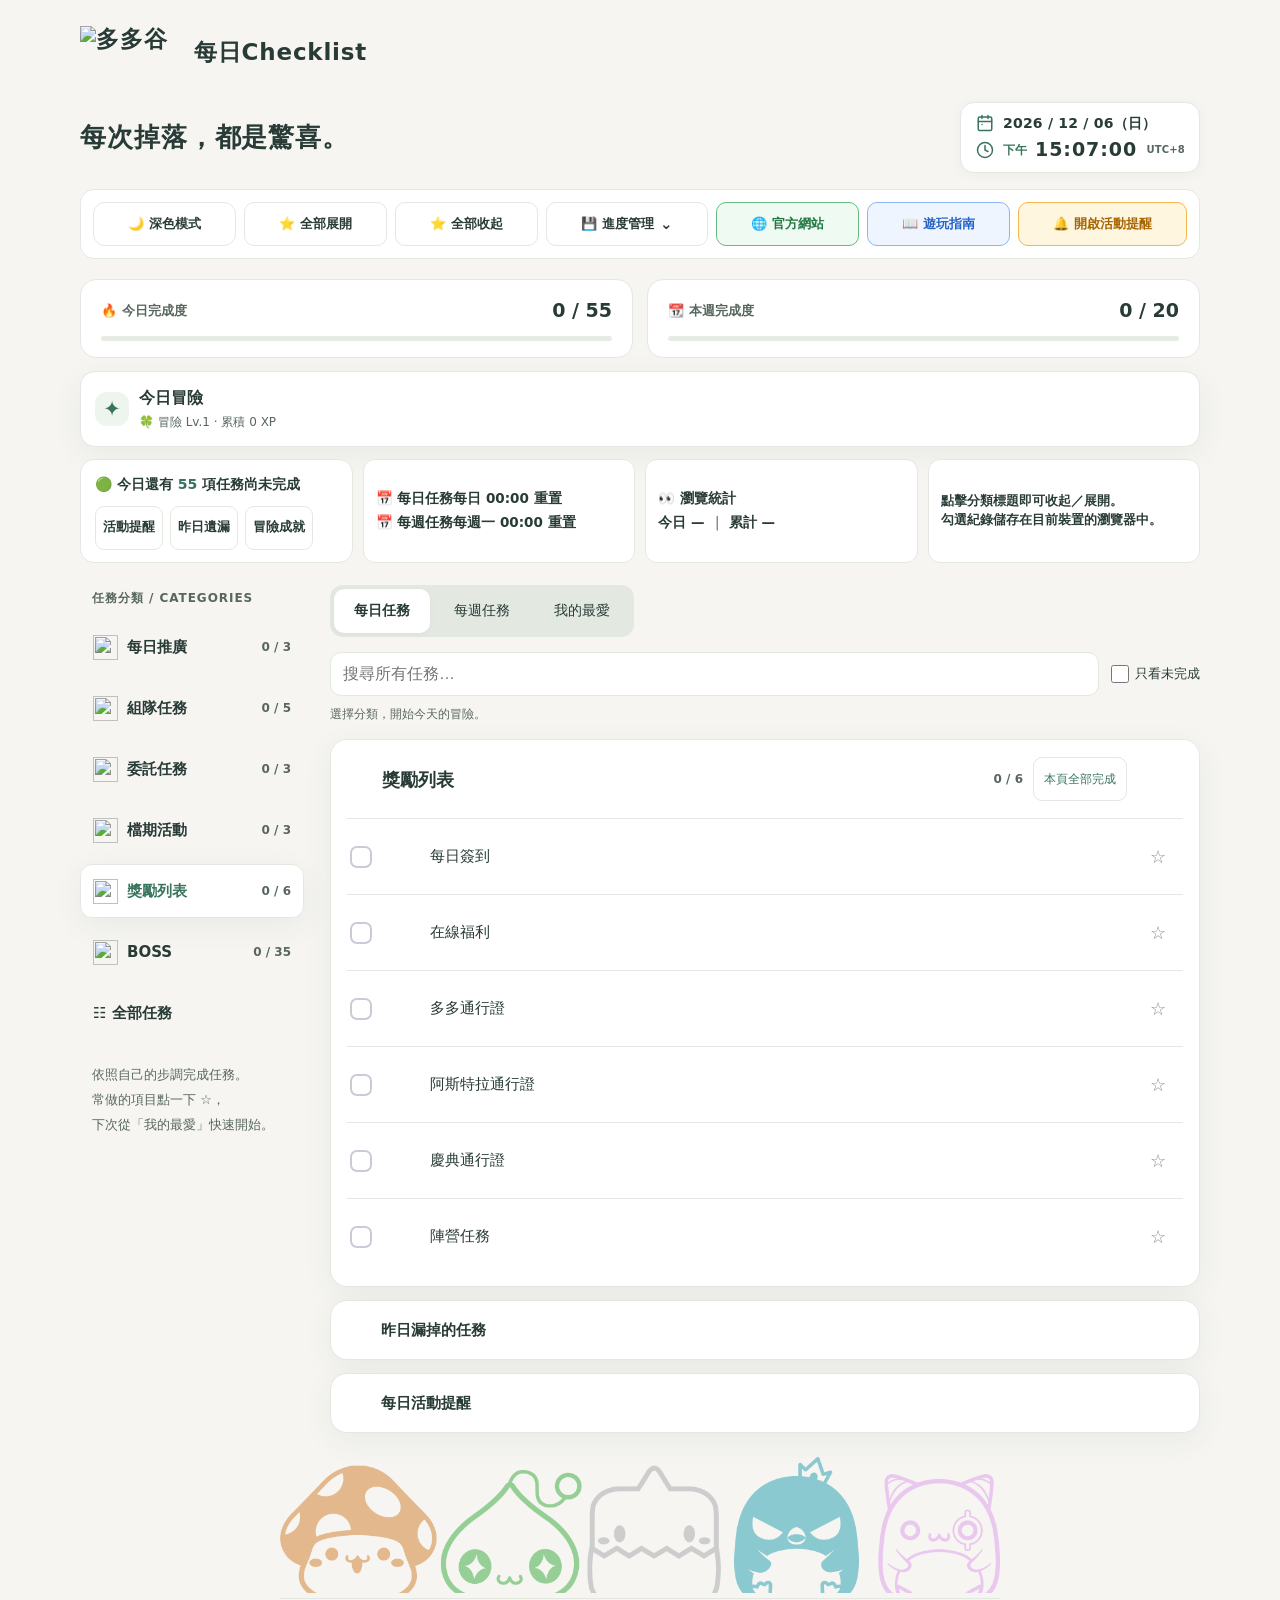
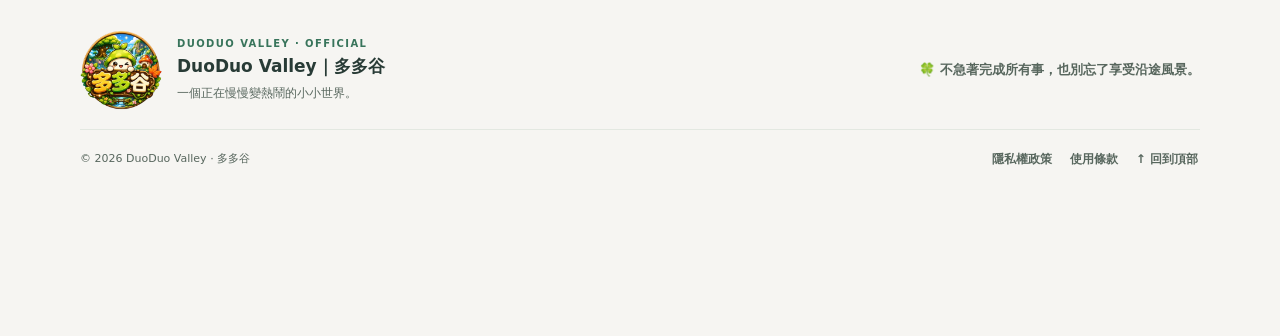
==== index.html @ 1caa08bf "feat(checklist): expand rotating daily footer messages to 90 unique phrases" ====
<!doctype html>
<html lang="zh-Hant">
      <link rel="icon" type="image/png" href="Logo2.PNG">
<head>
<style id="ddChecklistGuideEmbeddedPlayerHide">html.dd-checklist-inside-guide #ddChecklistBgmFrame,html.dd-checklist-inside-guide #ddChecklistCoverDialog{display:none!important;}
/* Checklist backup controls: additive only; existing task layout stays unchanged. */
.dd-checklist-backup-status{font-size:12px;color:var(--muted);line-height:1.5;margin:6px 0 0;min-height:0}
.dd-checklist-backup-status:empty{display:none}
.dd-checklist-backup-status[data-error="1"]{color:#ba4242}
</style>
<meta charset="utf-8">
<meta name="viewport" content="width=device-width,initial-scale=1">
<title>多多谷｜每日 Checklist</title>
<!-- Checklist recovery publish marker: starry-circus task-list syntax fix (2026-11-09). -->
<style>
*{box-sizing:border-box}
:root{--bg:#f7f8fc;--card:#fff;--text:#30343b;--muted:#7b8290;--line:#eef0f4;--bar:#e9ecf2;--accent:#7b8cff;--disabled:.38;--shadow:0 5px 20px rgba(40,50,80,.07)}
body.dark{--bg:#15171c;--card:#20232a;--text:#f1f3f6;--muted:#a8afbc;--line:#343944;--bar:#343944;--accent:#8f9cff;--disabled:.32;--shadow:0 5px 20px rgba(0,0,0,.22)}
body{margin:0;padding:24px 14px 48px;font-family:"Noto Sans TC","Microsoft JhengHei",sans-serif;background:var(--bg);color:var(--text);transition:.2s}
.wrap{max-width:760px;margin:auto}
.hero,.section{background:var(--card);border-radius:18px;box-shadow:var(--shadow)}
.hero{padding:22px;margin-bottom:14px}
.hero-top{display:flex;align-items:flex-start;justify-content:space-between;gap:14px}
h1{margin:0 0 6px;font-size:26px}
.brand-heading{display:flex;align-items:center;gap:10px;line-height:1.15}
.brand-logo{display:block;width:104px;height:52px;object-fit:contain;flex:0 0 auto}
@media(max-width:560px){.brand-logo{width:78px;height:39px}.brand-heading{gap:7px}.brand-heading span{font-size:23px}}
.date{color:var(--muted);font-size:14px}
.theme-btn{border:1px solid var(--line);background:var(--card);color:var(--text);border-radius:12px;padding:8px 11px;font-size:13px;cursor:pointer;white-space:nowrap}
.controls{display:flex;gap:8px;flex-wrap:wrap;margin-top:18px}
.control-btn{border:1px solid var(--line);background:var(--card);color:var(--text);border-radius:10px;padding:8px 12px;font-size:13px;cursor:pointer}
.control-btn:hover,.theme-btn:hover{opacity:.82}
.progress-row{display:grid;grid-template-columns:1fr 1fr;gap:10px;margin-top:16px}
.progress-card{background:var(--bg);border-radius:13px;padding:11px 13px}
.progress-card .label{font-size:12px;color:var(--muted);margin-bottom:3px}
.progress-card .value{font-size:16px;font-weight:800}
.bar{height:9px;background:var(--bar);border-radius:99px;margin-top:7px;overflow:hidden}
.fill{height:100%;width:0;background:var(--accent);transition:.2s}
.remaining{margin-top:12px;padding:11px 13px;border-radius:13px;background:var(--bg);font-size:14px;font-weight:700}
.remaining strong{color:var(--accent)}
.reset{font-size:12px;color:var(--muted);margin-top:10px}
.section{margin-bottom:12px;overflow:hidden}
.section-head{display:flex;align-items:center;justify-content:space-between;padding:16px 18px;cursor:pointer;user-select:none}
.section-title{font-size:18px;font-weight:800}
.arrow{display:inline-block;width:25px;height:13px;font-size:0;color:transparent;background:url("UI/展開.png") center/contain no-repeat;transition:opacity .18s ease;flex:0 0 25px}
.category-toggle{border:0;padding:0;appearance:none;cursor:pointer;background-color:transparent}
.section.closed .arrow{width:25px;height:13px;background-image:url("UI/收起.png");transform:none}
.items{padding:0 12px 10px}
.section.closed > .items{display:none}
.section-head + .items{padding-top:8px}

.section.incomplete .section-head{background:#fff8e8;border-left:4px solid #f2a51a;padding-left:14px}
.section.incomplete .section-title{color:#a86400}
.section.incomplete .summary{color:#c27a00;font-weight:800}
.section.weekly-incomplete .section-head{background:#fff1d6;border-left-color:#f59e0b}
.section.weekly-incomplete .section-title{color:#b45309}
body.dark .section.incomplete .section-head{background:#3a2e1d;border-left-color:#d98d08}
body.dark .section.incomplete .section-title{color:#ffc966}
body.dark .section.incomplete .summary{color:#f0b64d}
body.dark .section.weekly-incomplete .section-head{background:#44301a}
.info-items{padding-top:0}.info-items.closed{display:none}
.item{display:flex;align-items:center;gap:11px;padding:12px 6px;border-top:1px solid var(--line);cursor:pointer} .item.has-ui-icon{gap:9px}.task-ui-icon{width:36px;height:36px;flex:0 0 36px;display:flex;align-items:center;justify-content:center;overflow:hidden}.task-ui-icon img{display:block;max-width:100%;max-height:100%;width:auto;height:auto;object-fit:contain}.item.has-ui-icon .name{flex:1;min-width:0}.ui-title-icon{width:25px;height:25px;flex:0 0 25px;display:inline-flex;align-items:center;justify-content:center}.ui-title-icon img{max-width:100%;max-height:100%;width:auto;height:auto;object-fit:contain;display:block}.section-title > .ui-title-icon{margin-right:7px;vertical-align:middle}.task-ui-icon.facebook-ui-icon img,.task-ui-icon img[src$="facebook.PNG"]{width:26px !important;height:26px !important;max-width:26px !important;max-height:26px !important;object-fit:contain}.ui-title-icon.facebook-ui-icon img,.ui-title-icon img[src$="facebook.PNG"]{width:18px !important;height:18px !important;max-width:18px !important;max-height:18px !important;object-fit:contain}.promo-name,.reminder-name{display:flex;align-items:center;gap:7px;min-width:0}
.box{width:22px;height:22px;border:2px solid #c7ccd6;border-radius:7px;display:grid;place-items:center;flex:none;font-weight:900}
.done .box{background:#32965b;border-color:#32965b;color:#fff}
.done .name{text-decoration:line-through;color:#548363}
.item.done:not(.boss-item){background:#edf8ef;border-radius:10px}.item.done .box{background: url("UI/任務完成.png") center/contain no-repeat;border-color:transparent;color:transparent}
.item.just-completed{animation:task-complete-in .28s ease-out}
.item.just-completed .box{animation:task-check-pop .3s cubic-bezier(.2,.8,.2,1)}
.boss-item.done .box{background:url("UI/任務完成.png") center/contain no-repeat;border-color:transparent;color:transparent}
.boss-item.just-completed{animation:task-complete-in .28s ease-out}
@keyframes task-complete-in{0%{box-shadow:0 0 0 0 rgba(50,150,91,0)}45%{box-shadow:0 0 0 3px rgba(50,150,91,.18)}100%{box-shadow:inset 3px 0 0 #32965b}}
@keyframes task-check-pop{0%{transform:scale(.72)}65%{transform:scale(1.14)}100%{transform:scale(1)}}
@media(prefers-reduced-motion:reduce){.item.just-completed,.item.just-completed .box,.boss-item.just-completed{animation:none}}
.done .name{text-decoration:none;color:var(--text)}

.item.boss-item.done{background:#e8f5eb;border:1px solid #78bd8c;box-shadow:inset 3px 0 0 #32965b}
.item.boss-item.done .boss-image{filter:grayscale(.48);opacity:.72}
.item.done:not(.boss-item) .task-ui-icon img{filter:none;opacity:1;transition:filter .18s ease,opacity .18s ease}
.item.boss-item.done .boss-difficulty-image{opacity:1}
body.dark .item.done:not(.boss-item){background:#203629}
body.dark .item.boss-item.done{background:#203629;border-color:#3e8054;box-shadow:inset 3px 0 0 #58b878}
body.dark .done .name{color:#9ad5a8}
.day{margin-left:auto;flex:0 0 58px;text-align:right;color:var(--muted);font-size:12px;white-space:nowrap}.day.long{flex:0 0 200px;text-align:right}
.disabled{opacity:var(--disabled);cursor:default}
.disabled .name{text-decoration:none}
.section-head .summary{margin-left:auto;margin-right:10px;font-size:12px;color:var(--muted)}
.select-all-btn{border:1px solid var(--line);background:var(--card);color:var(--text);border-radius:9px;padding:6px 9px;font-size:12px;cursor:pointer;white-space:nowrap}
.select-all-btn:hover{opacity:.82}
.boss-group-title{display:flex;align-items:center;justify-content:space-between;margin:8px 2px 0;padding:9px 8px 7px;border-bottom:1px solid var(--line);font-size:14px;font-weight:800;color:var(--text)}
.boss-group-title span:last-child{font-size:12px;color:var(--muted);font-weight:700}

.promo-wrap{margin:4px 6px 8px;padding:14px;border-radius:14px;background:var(--bg);border:1px solid var(--line)}
.promo-title{font-size:14px;font-weight:800;margin-bottom:10px}
.promo-card{background:var(--card);border:1px solid var(--line);border-radius:12px;padding:12px;margin-top:9px}
.promo-top{display:flex;align-items:center;justify-content:space-between;gap:10px;margin-bottom:8px}
.promo-name{font-weight:800;font-size:14px}
.copy-btn{border:1px solid var(--line);background:var(--card);color:var(--text);border-radius:9px;padding:6px 10px;font-size:12px;cursor:pointer;white-space:nowrap}
.copy-btn:hover{opacity:.82}
.promo-text{white-space:pre-wrap;line-height:1.65;font-size:13px;color:var(--text);max-height:220px;overflow:auto}
.promo-links{display:flex;flex-wrap:wrap;gap:7px;margin-top:10px;padding-top:10px;border-top:1px solid var(--line)}
.promo-link{display:inline-flex;align-items:center;gap:5px;border:1px solid var(--line);background:var(--bg);color:var(--text);border-radius:9px;padding:7px 10px;font-size:12px;font-weight:700;text-decoration:none;line-height:1.35;transition:.18s}.promo-link:hover{transform:translateY(-1px)}.promo-link.facebook-link{background:#1877f2;border-color:#1877f2;color:#fff}.promo-link.facebook-link:hover{background:#166fe5;border-color:#166fe5;color:#fff}.promo-link.discord-link{background:#5865f2;border-color:#5865f2;color:#fff}.promo-link.discord-link:hover{background:#4f5be0;border-color:#4f5be0;color:#fff}.dark .promo-link.facebook-link{background:#1877f2;border-color:#1877f2;color:#fff}.dark .promo-link.discord-link{background:#5865f2;border-color:#5865f2;color:#fff}
.promo-link-note{width:100%;font-size:12px;color:var(--muted);font-weight:700}
.reminder-wrap{margin:4px 6px 10px;padding:14px;border-radius:14px;background:var(--bg);border:1px solid var(--line)}
.reminder-title{font-size:14px;font-weight:800;margin-bottom:10px}
.reminder-card{position:relative;background:var(--card);border:1px solid var(--line);border-radius:12px;padding:12px 108px 12px 12px;margin-top:9px;min-height:92px}.reminder-ui-icon{position:absolute;right:14px;top:auto;bottom:12px;width:80px;height:80px;display:flex;align-items:center;justify-content:center;pointer-events:none}.reminder-ui-icon img{display:block;width:100%;height:100%;object-fit:contain;object-position:center}.reminder-card .reminder-name{min-height:24px}@media(max-width:560px){.reminder-card{padding-right:78px;min-height:76px}.reminder-ui-icon{right:9px;top:auto;bottom:10px;width:60px;height:60px}}
.reminder-top{display:flex;align-items:center;justify-content:space-between;gap:10px;margin-bottom:8px}
.reminder-name{font-weight:800;font-size:14px}
.reminder-next{position:absolute;top:12px;right:12px;max-width:calc(100% - 24px);text-align:right;font-size:12px;color:var(--accent);font-weight:800}.reminder-countdown{font-variant-numeric:tabular-nums;letter-spacing:.3px}.reminder-countdown.live{color:#e58b18}.reminder-countdown.active{color:#e58b18}.reminder-time.active{color:#e58b18;border-color:#e58b18;background:#fff7e8;font-weight:800}.dark .reminder-time.active{background:#3b2d18;color:#ffc966;border-color:#9a6b20}
.reminder-line{font-size:13px;line-height:1.7;color:var(--text)}
.reminder-label{font-weight:800}
.reminder-times{display:flex;flex-wrap:wrap;gap:6px;margin-top:6px}
.reminder-time{border:1px solid var(--line);border-radius:8px;padding:4px 7px;font-size:12px;color:var(--muted);background:var(--bg)}
.reminder-time.next{color:var(--accent);border-color:var(--accent);font-weight:800}


.search-row{display:flex;gap:8px;margin-top:14px;flex-wrap:wrap}.search-input{flex:1;min-width:180px;border:1px solid var(--line);background:var(--card);color:var(--text);border-radius:11px;padding:10px 12px;font-size:14px;outline:none}.search-input:focus{border-color:var(--accent)}.favorite-filter{border:1px solid var(--line);background:var(--card);color:var(--text);border-radius:11px;padding:10px 12px;font-size:13px;cursor:pointer}.favorite-filter.active{background:var(--accent);color:#fff;border-color:var(--accent)}.item-actions{margin-left:auto;display:flex;align-items:center;gap:7px}.favorite-btn{border:0;background:transparent;color:#c5c9d2;font-size:18px;cursor:pointer;padding:2px 4px;line-height:1}.favorite-btn.active{color:#f5b942}.favorite-btn:hover{transform:scale(1.08)}.yesterday-card{background:var(--card);border:1px solid var(--line);border-radius:14px;padding:14px;margin-bottom:12px;box-shadow:var(--shadow)}.yesterday-title{font-weight:800;font-size:15px;margin-bottom:8px}.yesterday-list{display:grid;grid-template-columns:repeat(2,minmax(0,1fr));gap:8px;align-items:stretch}
.yesterday-category-card{min-width:0;height:100%;border:1px solid var(--line);background:var(--card);border-radius:10px;padding:8px}
.yesterday-category-head{display:flex;align-items:center;gap:6px;font-size:12px;font-weight:800;line-height:1.3;margin-bottom:7px;color:var(--text)}
.yesterday-category-icon{width:17px;height:17px;flex:0 0 17px;display:inline-flex;align-items:center;justify-content:center}
.yesterday-category-icon img{display:block;max-width:100%;max-height:100%;width:auto;height:auto;object-fit:contain}
.yesterday-category-items{display:flex;flex-wrap:wrap;gap:5px}.yesterday-item-icon{width:16px;height:16px;flex:0 0 16px;display:inline-flex;align-items:center;justify-content:center;margin-right:4px}.yesterday-item-icon img{display:block;max-width:100%;max-height:100%;width:auto;height:auto;object-fit:contain}.yesterday-item-icon.facebook-ui-icon img{width:13px !important;height:13px !important;max-width:13px !important;max-height:13px !important;object-fit:contain}
.yesterday-item{display:inline-flex;align-items:center;max-width:100%;font-size:12px;line-height:1.35;border:1px solid var(--line);background:var(--bg);border-radius:7px;padding:4px 7px;overflow-wrap:anywhere}
@media(max-width:560px){.yesterday-list{grid-template-columns:minmax(0,1fr)}.yesterday-category-card{padding:8px}.yesterday-category-head{margin-bottom:6px}}.yesterday-empty{color:var(--muted);font-size:13px}.complete-banner{display:none;margin-top:12px;padding:13px;border-radius:13px;background:linear-gradient(135deg,#fff4c8,#f4edff);font-weight:800;text-align:center}.complete-banner.show{display:block}.dark .complete-banner{background:linear-gradient(135deg,#3a3420,#30283f)}.reminder-head{display:flex;align-items:center;justify-content:space-between;cursor:pointer;user-select:none}.reminder-toggle{border:1px solid var(--line);background:var(--card);color:var(--text);border-radius:9px;padding:5px 9px;font-size:12px;cursor:pointer}.reminder-body.closed{display:none}.reminder-arrow{color:var(--muted);margin-left:6px}.search-empty{text-align:center;color:var(--muted);padding:24px 10px}.favorite-empty{padding:10px 0;color:var(--muted);font-size:13px}.favorite-panel{background:var(--card);border:1px solid var(--line);border-radius:14px;padding:0;margin-bottom:12px;box-shadow:var(--shadow)}.favorite-panel .section-head{padding:16px 18px}.favorite-panel .section-title{font-weight:800;font-size:18px}.favorite-panel .favorite-panel-arrow{display:inline-block;width:25px;height:13px;flex:0 0 25px;font-size:0!important;color:transparent!important;background:url("UI/展開.png") center/contain no-repeat;transition:opacity .18s ease;transform:none!important}.favorite-panel.closed .favorite-panel-arrow{background-image:url("UI/收起.png");transform:none!important}.favorite-panel-body{padding:0 12px 12px;max-height:330px;overflow-y:auto}.favorite-panel-title{font-weight:800;font-size:15px;margin-bottom:10px}.favorite-group{margin-top:8px}.favorite-group-title{font-size:12px;font-weight:800;padding:6px 9px;border-radius:8px;margin-bottom:5px}.favorite-group-title.pending{background:#fff1d6;color:#b45309}.favorite-group-title.finished{background:#edf8ef;color:#278244}.dark .favorite-group-title.pending{background:#44301a;color:#ffc966}.dark .favorite-group-title.finished{background:#203629;color:#8de0a6}.favorite-sync-list{display:flex;flex-wrap:wrap;gap:6px}.favorite-sync-item{display:inline-flex;align-items:center;gap:6px;width:auto;max-width:100%;padding:5px 8px;border:1px solid var(--line);background:var(--bg);border-radius:8px;cursor:pointer}.favorite-sync-icon{width:18px;height:18px;flex:0 0 18px;display:inline-flex;align-items:center;justify-content:center;overflow:hidden}.favorite-sync-icon img{display:block;max-width:100%;max-height:100%;width:auto;height:auto;object-fit:contain}.favorite-sync-icon.facebook-ui-icon img{width:14px !important;height:14px !important;max-width:14px !important;max-height:14px !important;object-fit:contain}.favorite-sync-item:hover{border-color:var(--accent);transform:translateY(-1px)}.favorite-sync-item.done{opacity:.72}.favorite-sync-box{width:15px;height:15px;border:1.5px solid #c7ccd6;border-radius:4px;display:grid;place-items:center;flex:none;font-size:9px;font-weight:900}.favorite-sync-item.done .favorite-sync-box{background:var(--accent);border-color:var(--accent);color:#fff}.favorite-sync-name{font-size:11px;font-weight:700;white-space:nowrap;overflow:hidden;text-overflow:ellipsis}.favorite-sync-meta{font-size:9px;color:var(--muted);white-space:nowrap}.favorite-sync-item.done .favorite-sync-name{text-decoration:line-through;color:var(--muted)}@media(max-width:560px){body{padding:12px 8px 34px}.hero{padding:17px 14px;border-radius:15px}h1{font-size:21px}.controls{gap:6px}.control-btn{flex:1;padding:9px 7px}.search-row{display:grid;grid-template-columns:1fr}.search-input{min-width:0;width:100%;font-size:16px}.favorite-filter{width:100%}.section-head{padding:14px 12px}.section-title{font-size:15px}.section-head .summary{font-size:11px;margin-right:6px}.select-all-btn{padding:6px 7px;font-size:11px}.item{padding:12px 4px}.name{font-size:14px}.day{font-size:11px;flex-basis:58px}.favorite-btn{font-size:20px}.promo-wrap{margin-left:2px;margin-right:2px;padding:11px}.promo-text{font-size:12px;max-height:260px}.reminder-time{padding:5px 7px}.yesterday-card{border-radius:13px;padding:12px}}


/* 今日冒險：任務清單之外的每日互動與永久成長 */
.adventure-card{margin-top:12px;margin-bottom:12px;padding:14px;border:1px solid #d8c58b;border-radius:15px;background:linear-gradient(135deg,rgba(246,190,66,.13),rgba(123,140,255,.07));box-shadow:var(--shadow);overflow:hidden}
body.dark .adventure-card{border-color:#65502b;background:linear-gradient(135deg,rgba(217,141,8,.13),rgba(143,156,255,.07))}
.adventure-head{display:flex;align-items:center;justify-content:space-between;gap:10px;margin-bottom:12px}
.adventure-brand{display:flex;align-items:center;gap:10px;min-width:0}
.adventure-spark{display:grid;place-items:center;width:38px;height:38px;flex:0 0 38px;border-radius:12px;background:linear-gradient(135deg,#f8c64e,#ef9826);color:#3b2a08;font-size:24px;box-shadow:0 3px 10px rgba(220,150,30,.22)}
.adventure-title{font-size:17px;font-weight:900;display:flex;align-items:center;gap:8px;flex-wrap:wrap}
.adventure-kicker{font-size:9px;letter-spacing:1px;color:var(--muted);font-weight:800}
.adventure-subtitle{font-size:11px;color:var(--muted);margin-top:2px}
.adventure-collapse{border:0;background:transparent url("UI/展開.png") center/25px 13px no-repeat;color:transparent;border-radius:9px;padding:8px 14px;font-size:0;cursor:pointer;white-space:nowrap;min-width:32px;min-height:30px}.adventure-card.collapsed .adventure-collapse{background-image:url("UI/收起.png")}
.adventure-content{display:grid;grid-template-columns:minmax(0,1.1fr) minmax(0,1fr);gap:10px}
.adventure-event,.adventure-challenge,.adventure-profile,.adventure-achievements{min-width:0;border:1px solid var(--line);background:var(--card);border-radius:12px;padding:12px}
.adventure-event{background:linear-gradient(120deg,rgba(255,198,72,.13),var(--card) 75%)}
body.dark .adventure-event{background:linear-gradient(120deg,rgba(217,141,8,.12),var(--card) 75%)}
.adventure-label{font-size:10px;font-weight:900;letter-spacing:.4px;color:var(--muted);margin-bottom:7px}
.adventure-event-title{font-size:15px;font-weight:900;margin-bottom:5px}
.adventure-event-desc{font-size:12px;line-height:1.55;color:var(--muted)}
.adventure-challenge{display:flex;flex-direction:column;gap:7px}
.adventure-challenge-title{font-size:14px;font-weight:900}
.adventure-challenge-desc{font-size:12px;color:var(--muted);line-height:1.45}
.adventure-challenge-meta{display:flex;align-items:center;justify-content:space-between;gap:8px;font-size:11px;font-weight:800}
.adventure-challenge-bar,.adventure-level-bar{height:7px;border-radius:99px;background:var(--bar);overflow:hidden}
.adventure-challenge-fill{height:100%;width:0;background:linear-gradient(90deg,#e5a323,#f3c85b);border-radius:99px;transition:width .3s ease}
.adventure-reward{font-size:11px;color:#b77913;font-weight:800}
body.dark .adventure-reward{color:#ffd06b}
.adventure-done-pill{display:inline-flex;align-items:center;gap:4px;align-self:flex-start;padding:4px 7px;border-radius:7px;background:#e7f6eb;color:#217b40;font-size:11px;font-weight:900}
body.dark .adventure-done-pill{background:#203629;color:#8de0a6}
.adventure-profile{grid-column:1 / -1;display:grid;grid-template-columns:minmax(0,1fr) auto;align-items:center;gap:10px}
.adventure-level-row{display:flex;align-items:center;gap:8px;flex-wrap:wrap}
.adventure-level-badge{display:inline-flex;align-items:center;gap:5px;background:var(--bg);border:1px solid var(--line);border-radius:8px;padding:5px 8px;font-size:12px;font-weight:900}
.adventure-level-title{font-size:13px;font-weight:900}
.adventure-xp-text{font-size:11px;color:var(--muted);margin-top:5px}
.adventure-level-bar{margin-top:7px}
.adventure-level-fill{height:100%;width:0;background:linear-gradient(90deg,#7b8cff,#a78bfa);border-radius:99px;transition:width .3s ease}
.adventure-achievement-toggle{border:1px solid var(--line);background:var(--bg);color:var(--text);border-radius:9px;padding:8px 10px;font-size:12px;font-weight:800;cursor:pointer;white-space:nowrap}
.adventure-achievement-toggle::after{content:"";display:inline-block;width:25px;height:13px;margin-left:8px;vertical-align:middle;background:url("UI/收起.png") center/contain no-repeat}.adventure-achievement-toggle.is-open::after{background-image:url("UI/展開.png")}
.adventure-achievements{grid-column:1 / -1}
.adventure-achievements[hidden]{display:none}
.adventure-achievement-grid{display:grid;grid-template-columns:repeat(2,minmax(0,1fr));gap:7px}
.adventure-achievement{display:grid;grid-template-columns:34px minmax(0,1fr);gap:8px;align-items:center;border:1px solid var(--line);border-radius:10px;padding:8px;background:var(--bg);min-width:0}
.adventure-achievement.unlocked{border-color:#d7b75c;background:linear-gradient(120deg,rgba(246,190,66,.12),var(--bg))}
body.dark .adventure-achievement.unlocked{border-color:#7d622b;background:linear-gradient(120deg,rgba(217,141,8,.13),var(--bg))}
.adventure-achievement-icon{width:34px;height:34px;display:grid;place-items:center;border-radius:9px;background:var(--card);font-size:19px}
.adventure-achievement-name{font-size:11px;font-weight:900;overflow-wrap:anywhere}
.adventure-achievement-desc{font-size:10px;color:var(--muted);margin-top:2px;line-height:1.35}
.adventure-achievement-state{font-size:10px;font-weight:800;margin-top:4px;color:var(--muted)}
.adventure-achievement.unlocked .adventure-achievement-state{color:#23824a}
body.dark .adventure-achievement.unlocked .adventure-achievement-state{color:#8de0a6}
.adventure-achievement-mini-bar{height:4px;border-radius:99px;background:var(--bar);overflow:hidden;margin-top:5px}
.adventure-achievement-mini-fill{height:100%;background:#e5a323;border-radius:99px}
.adventure-card.adventure-celebrate{animation:adventureCelebrate 1.1s ease}
@keyframes adventureCelebrate{0%{box-shadow:var(--shadow)}35%{box-shadow:0 0 0 3px rgba(229,163,35,.28),0 0 24px rgba(229,163,35,.28)}100%{box-shadow:var(--shadow)}}
.adventure-card.collapsed .adventure-content{display:none}
.adventure-card.collapsed .adventure-head{margin-bottom:0}
@media(max-width:560px){.adventure-card{padding:11px}.adventure-content{grid-template-columns:minmax(0,1fr)}.adventure-profile{grid-column:auto;grid-template-columns:minmax(0,1fr)}.adventure-achievements{grid-column:auto}.adventure-achievement-grid{grid-template-columns:minmax(0,1fr)}.adventure-title{font-size:16px}.adventure-event,.adventure-challenge,.adventure-profile,.adventure-achievements{padding:10px}.adventure-achievement-toggle{width:100%}}

/* Decorative official monster lineup; does not change Checklist tasks or data. */
.dd-checklist-monsters{
  width:100%;
  max-width:720px;
  box-sizing:border-box;
  margin:24px auto 4px;
  padding:0 0 5px;
  border-bottom:1px solid var(--line);
  pointer-events:none;
}
.dd-checklist-monsters img{
  display:block;
  width:100%;
  height:auto;
  aspect-ratio:1178 / 221;
  object-fit:contain;
  object-position:center bottom;
  border:0;
  opacity:1;
  filter:none;
  transform:none;
}
html.dd-checklist-inside-guide .dd-checklist-monsters{display:none!important}
@media(max-width:560px){
  .dd-checklist-monsters{margin-top:18px;padding-bottom:3px}
}
/* Existing note */

/* Checklist brand footer: full width aligns with the existing task cards. */
.dd-checklist-footer{
  width:100%;
  max-width:1120px;
  margin:12px auto 0;
  padding:18px 0 8px;
  box-sizing:border-box;
  border:0;
  background:transparent;
  color:var(--text);
}
.dd-checklist-footer__upper{
  display:flex;align-items:center;justify-content:space-between;
  flex-wrap:nowrap;gap:24px;
}
.dd-checklist-footer__brand{
  display:flex;align-items:center;justify-content:flex-start;
  flex:1 1 auto;min-width:0;gap:15px;
}
.dd-checklist-footer__logo{
  display:block;flex:0 0 auto;
  width:82px;height:82px;max-width:25%;
  object-fit:contain;aspect-ratio:1/1;
  border:0;border-radius:50%;filter:none;
}
.dd-checklist-footer__brand-copy{min-width:0}
.dd-checklist-footer__eyebrow{
  margin:0 0 3px;font-size:10px;font-weight:800;
  letter-spacing:.14em;color:var(--accent);
}
.dd-checklist-footer__name{
  margin:0;color:var(--text);
  font-size:17px;font-weight:800;line-height:1.45;
}
.dd-checklist-footer__tagline{
  margin:5px 0 0;font-size:12px;line-height:1.6;
  color:var(--muted);
}
.dd-checklist-footer__motto{
  flex:0 1 42%;max-width:440px;
  margin:0;text-align:right;
  font-size:13px;font-weight:600;line-height:1.65;
  color:var(--muted);
}
.dd-checklist-footer__bottom{
  display:flex;align-items:center;justify-content:space-between;
  flex-wrap:wrap;gap:8px 18px;
  margin-top:18px;padding-top:12px;
  border-top:1px solid var(--line);
}
.dd-checklist-footer__copyright{
  color:var(--muted);font-size:11px;line-height:1.5;
}
.dd-checklist-footer__links{
  display:flex;align-items:center;justify-content:flex-end;
  flex-wrap:wrap;gap:3px 14px;
}
.dd-checklist-footer__links a,
.dd-checklist-footer__links button{
  display:inline-flex;align-items:center;justify-content:center;
  min-height:36px;padding:6px 2px;border:0;
  background:transparent;color:var(--muted);
  font:inherit;font-size:12px;font-weight:600;
  text-decoration:none;white-space:nowrap;cursor:pointer;
  -webkit-tap-highlight-color:transparent;
}
.dd-checklist-footer__links a:hover,
.dd-checklist-footer__links button:hover{color:var(--accent);text-decoration:underline}
.dd-checklist-footer__links :is(a,button):focus-visible{
  outline:2px solid var(--accent);outline-offset:2px;border-radius:4px;
}
html.dd-checklist-inside-guide .dd-checklist-footer{display:none!important}
@media(max-width:680px){
  .dd-checklist-footer{padding:16px 0 10px}
  .dd-checklist-footer__upper{flex-wrap:wrap;justify-content:center;gap:12px}
  .dd-checklist-footer__brand{flex:1 1 100%;justify-content:center}
  .dd-checklist-footer__logo{width:68px;height:68px}
  .dd-checklist-footer__motto{
    flex:1 1 100%;max-width:100%;
    text-align:center;font-size:12px;
  }
  .dd-checklist-footer__bottom{justify-content:center;margin-top:12px}
  .dd-checklist-footer__copyright{width:100%;text-align:center}
  .dd-checklist-footer__links{justify-content:center;gap:4px 14px}
}
@media(max-width:380px){
  .dd-checklist-footer__logo{width:58px;height:58px}
  .dd-checklist-footer__brand{gap:8px}
  .dd-checklist-footer__eyebrow{font-size:9px}
  .dd-checklist-footer__name{font-size:14px}
  .dd-checklist-footer__tagline{font-size:11px}
}
.note{text-align:center;color:var(--muted);font-size:12px;margin-top:16px;line-height:1.6}
.guide-btn{border:1px solid #8ab4f8;background:#eef5ff;color:#2563c7;border-radius:10px;padding:8px 12px;font-size:13px;font-weight:800;cursor:pointer;text-decoration:none;display:inline-flex;align-items:center;gap:5px;transition:.18s}.guide-btn:hover{background:#dceaff;transform:translateY(-1px)}.official-btn{border:1px solid #65b982;background:#effaf2;color:#247744;border-radius:10px;padding:8px 12px;font-size:13px;font-weight:800;cursor:pointer;text-decoration:none;display:inline-flex;align-items:center;gap:5px;transition:.18s}.official-btn:hover{background:#ddf4e4;transform:translateY(-1px)}.dark .official-btn{background:#20392a;color:#8de0a6;border-color:#3e8054}.dark .official-btn:hover{background:#284a35}.notify-btn{border:1px solid #f2b84b;background:#fff6df;color:#a86400;border-radius:10px;padding:8px 12px;font-size:13px;font-weight:800;cursor:pointer;transition:.18s}.notify-btn:hover{background:#ffedbf;transform:translateY(-1px)}.notify-btn.on{background:#f2a51a;color:#fff;border-color:#f2a51a}.dark .guide-btn{background:#1d2d49;color:#8ab9ff;border-color:#416fa8}.dark .guide-btn:hover{background:#243b60}.dark .notify-btn{background:#3b2d18;color:#ffc966;border-color:#9a6b20}.dark .notify-btn:hover{background:#4a381d}.dark .notify-btn.on{background:#d98d08;color:#fff;border-color:#d98d08}.analytics-row{display:flex;align-items:center;justify-content:center;gap:10px;flex-wrap:wrap;margin-top:12px;padding:10px 12px;border-radius:13px;background:var(--bg);font-size:13px;color:var(--muted)}.analytics-row strong{color:var(--text);font-weight:800}.analytics-sep{opacity:.45}.notify-toast{position:fixed;left:50%;bottom:22px;transform:translateX(-50%) translateY(15px);background:var(--card);color:var(--text);border:1px solid var(--line);box-shadow:var(--shadow);border-radius:14px;padding:12px 16px;font-size:14px;font-weight:700;opacity:0;pointer-events:none;transition:.2s;z-index:9999}.notify-toast.show{opacity:1;transform:translateX(-50%) translateY(0)}
@media(max-width:560px){.hero-top{align-items:center}.progress-row{grid-template-columns:1fr}.section-title{font-size:16px}}

/* BOSS 清單：依參考圖採四分類切換、雙欄排列；保留原始 BOSS 與難易度圖片素材 */
.boss-tabs{display:grid;grid-template-columns:repeat(4,minmax(0,1fr));gap:6px;margin:0 0 10px}
.boss-tabs{margin-top:8px !important}
.boss-tab{min-width:0;min-height:53px;border:1px solid var(--line);border-radius:12px;background:var(--bg);color:var(--text);display:flex;flex-direction:column;align-items:center;justify-content:center;gap:3px;padding:5px 3px;cursor:pointer;font:inherit}
.boss-tab.active{border-color:#7b8cff;box-shadow:0 0 0 1px rgba(123,140,255,.16);background:var(--card)}
.boss-tab-name{display:flex;align-items:center;gap:6px;font-size:13px;font-weight:800;white-space:nowrap}
.boss-tab-dot{width:11px;height:11px;border-radius:50%;border:1px solid rgba(0,0,0,.22);flex:none}
.boss-tab-count{font-size:10px;color:var(--muted);line-height:1.2}
.boss-grid{display:grid;grid-template-columns:repeat(2,minmax(0,1fr));gap:6px}
.item.boss-item{min-width:0;gap:7px;min-height:48px;padding:6px 7px;border:1px solid var(--line);border-radius:12px;background:var(--bg);cursor:pointer;overflow:hidden}
.item.boss-item .box{width:20px;height:20px;border-radius:6px;flex:0 0 20px}
.item.boss-item .boss-image{display:block;width:135px;height:30px;max-width:calc(100% - 80px);object-fit:contain;object-position:left center;flex:0 1 135px;min-width:0}
.item.boss-item .boss-difficulty-image{display:block;width:46px;height:auto;max-height:13px;object-fit:contain;flex:0 0 46px;margin-left:auto}
.item.boss-item .item-actions{margin-left:0;flex:0 0 18px;display:flex;align-items:center}
.item.boss-item .favorite-btn{margin:0;padding:1px;font-size:16px;line-height:1}
.item.boss-item.done .boss-image{opacity:.72}
.boss-empty{grid-column:1/-1;padding:15px 8px;color:var(--muted);text-align:center;font-size:12px}
@media(max-width:560px){.boss-grid{grid-template-columns:1fr}.boss-tab-name{font-size:12px}.item.boss-item .boss-image{max-width:calc(100% - 75px)}}


/* Checklist category hierarchy refresh: preserve existing content and compact accordion behavior. */
.category-card{overflow:hidden;border:1px solid var(--line);box-shadow:var(--shadow);}
.category-card .section-head{position:relative;gap:12px;min-height:66px;padding:12px 16px 12px 18px;background:linear-gradient(100deg,var(--category-tint,#f5f7fb),var(--card) 68%);border-left:5px solid var(--category-accent,#6b7c93);}
.category-card .section-title{display:flex;align-items:center;gap:9px;}
.category-card .section-head::after{content:attr(data-category-number);display:none;}
.category-card[data-category="每日推廣"]{--category-accent:#2da879;--category-tint:#edf9f2}
.category-card[data-category="組隊任務"]{--category-accent:#3988e8;--category-tint:#eef6ff}
.category-card[data-category="委託任務"]{--category-accent:#8a63df;--category-tint:#f5f0ff}
.category-card[data-category="檔期活動"]{--category-accent:#ef8737;--category-tint:#fff5eb}
.category-card[data-category="獎勵列表"]{--category-accent:#e3a321;--category-tint:#fff9e8}
.category-card[data-category="每日 BOSS"],.category-card[data-category="每日BOSS"]{--category-accent:#e84e54;--category-tint:#fff0f1}
.category-card[data-category="每週任務"]{--category-accent:#5367cf;--category-tint:#f0f2ff}
.category-card .section-head .summary{margin-left:auto;white-space:nowrap}
.category-card .items{padding:10px 12px 12px}
body.dark .category-card .section-head{background:linear-gradient(100deg,color-mix(in srgb,var(--category-accent) 16%,var(--card)),var(--card) 72%)}
@media(max-width:600px){.category-card .section-head{min-height:58px;padding:10px 11px}.category-card .items{padding:8px}.category-card .section-title{font-size:16px}}


/* Yesterday missed tasks: BOSS takes a full-width horizontal row; other groups unchanged. */
.yesterday-list > .yesterday-category-card[data-yesterday-boss="1"]{grid-column:1/-1}
.yesterday-list > .yesterday-category-card[data-yesterday-boss="1"] .yesterday-category-items{display:grid;grid-template-columns:repeat(auto-fill,minmax(175px,1fr));gap:6px}
.yesterday-list > .yesterday-category-card[data-yesterday-boss="1"] .yesterday-category-items > *{min-width:0;max-width:100%}
@media(max-width:600px){.yesterday-list > .yesterday-category-card[data-yesterday-boss="1"] .yesterday-category-items{grid-template-columns:repeat(auto-fill,minmax(145px,1fr))}}
.yesterday-difficulty-label{display:inline-block;width:43px;height:auto;max-height:15px;object-fit:contain;vertical-align:middle;margin-left:4px;flex:0 0 auto}.yesterday-category-card[data-yesterday-boss="1"] .yesterday-item{white-space:nowrap;overflow-wrap:normal;align-items:center}.yesterday-category-card[data-yesterday-boss="1"] .yesterday-item>span:not(.yesterday-item-icon){white-space:nowrap}

/* Independent floating BGM iframe; no selectors affect Checklist tasks or cards. */
#ddChecklistBgmFrame{
  position:fixed;z-index:10050;bottom:0;right:0;
  width:112px;height:112px;max-width:100vw;max-height:100dvh;
  border:0;background:transparent;overflow:hidden;
  opacity:0;transition:opacity .16s ease;
  color-scheme:dark;
}
#ddChecklistBgmFrame.dd-bgm-ready{opacity:1;}
/* Album preview is hosted on the top-level Checklist page, not inside the
   cropped BGM iframe. This eliminates the full-iframe resize / flash. */
#ddChecklistCoverDialog[hidden]{display:none!important;}
#ddChecklistCoverDialog{
  position:fixed;inset:0;z-index:10060;display:grid;place-items:center;
  padding:24px;background:rgba(3,9,18,.86);
  -webkit-backdrop-filter:blur(7px);backdrop-filter:blur(7px);
}
#ddChecklistCoverDialog figure{
  margin:0;position:relative;width:100%;max-width:min(512px,90vw);
  max-height:90dvh;display:grid;place-items:center;
}
#ddChecklistCoverDialog img{
  display:block;width:100%;height:auto;max-height:calc(90dvh - 36px);
  object-fit:contain;border-radius:14px;
  box-shadow:0 12px 38px rgba(0,0,0,.55);
}
#ddChecklistCoverClose{
  position:absolute;right:-14px;top:-14px;display:grid;place-items:center;
  width:34px;height:34px;border-radius:50%;font-size:24px;line-height:1;
  color:#fff;background:#1c2c40;border:1px solid rgba(230,243,255,.32);
  cursor:pointer;
}
#ddChecklistCoverClose:hover{background:#344a64;}
#ddChecklistCoverClose:focus-visible{outline:2px solid #b6dfff;outline-offset:3px;}

@media(prefers-reduced-motion:reduce){#ddChecklistBgmFrame{transition:none;}}
/* Compact progress menu: keep desktop operations in one row without shrinking text. */
.controls{align-items:center}
.dd-checklist-progress-menu{position:relative;flex:none;min-width:0}
.dd-checklist-progress-trigger{list-style:none;display:inline-flex;align-items:center;justify-content:center;gap:6px;white-space:nowrap;min-height:37px;border:1px solid var(--line);background:var(--card);color:var(--text);border-radius:10px;padding:8px 11px;font-size:13px;line-height:1.25;cursor:pointer;user-select:none}
.dd-checklist-progress-trigger::-webkit-details-marker{display:none}
.dd-checklist-progress-trigger span{font-size:15px;line-height:1;transition:transform .18s ease}
.dd-checklist-progress-menu[open] .dd-checklist-progress-trigger{background:var(--bg);border-color:var(--accent)}
.dd-checklist-progress-menu[open] .dd-checklist-progress-trigger span{transform:rotate(180deg)}
.dd-checklist-progress-trigger:hover{border-color:var(--accent)}
.dd-checklist-progress-trigger:focus-visible{outline:2px solid var(--accent);outline-offset:2px}
.dd-checklist-progress-panel{position:absolute;z-index:100;top:calc(100% + 7px);left:0;width:238px;max-width:calc(100vw - 32px);padding:12px;border-radius:12px;border:1px solid var(--line);background:var(--card);color:var(--text);box-shadow:0 14px 40px rgba(10,18,45,.16);display:grid;gap:7px}
.dd-checklist-progress-title{font-weight:800;font-size:12px;padding:1px 3px 4px}
.dd-checklist-progress-panel .control-btn{width:100%;min-height:36px;padding:8px 10px;font-size:13px;text-align:left;flex:none;white-space:nowrap}
.dd-checklist-progress-panel .control-btn[hidden]{display:none!important}
.dd-checklist-progress-panel input[hidden]{display:none!important}
.dd-checklist-progress-hint{font-size:11px;color:var(--muted);line-height:1.55;padding:3px 2px 0}
@media(max-width:560px){
 .controls{display:grid;grid-template-columns:repeat(2,minmax(0,1fr));gap:8px}
 .controls > button,.controls > a,.controls > .dd-checklist-progress-menu{width:100%;min-width:0;min-height:39px}
 .controls > button,.controls > a{display:inline-flex;align-items:center;justify-content:center;text-align:center;white-space:nowrap}
 .dd-checklist-progress-trigger{display:flex;width:100%;min-height:39px}
 .dd-checklist-progress-panel{width:min(250px,calc(100vw - 48px))}
}

</style>
<script data-goatcounter="https://duoduovalley.goatcounter.com/count" data-goatcounter-settings='{"path": "/duoduo-checklist/"}' async src="https://gc.zgo.at/count.js"></script>
<link rel="stylesheet" href="cursor-ui/cursor.css?v=20261105-scrollglove">
<link rel="stylesheet" href="checklist-workspace.css?v=20261109-matched-icons-v2">
<script defer src="checklist-workspace.js?v=20261109-matched-icons-v2"></script>
<script defer src="dd-checklist-traffic-client.js?v=20261109-independent-v1"></script>
</head>
<body>
<div class="wrap">
  <div class="hero">
    <div class="hero-top">
      <div>
        <h1 class="brand-heading"><img class="brand-logo" src="UI/多多谷Logo.png" alt="多多谷"> <span>每日Checklist</span></h1>
        <div class="date" id="today"></div>
      </div>
      <button class="theme-btn" id="themeBtn">🌙 深色模式</button>
    </div>
    <div class="controls">
      <button class="control-btn" id="expandAll">⭐ 全部展開</button>
      <button class="control-btn" id="collapseAll">⭐ 全部收起</button>
      <details class="dd-checklist-progress-menu">
        <summary class="dd-checklist-progress-trigger" aria-label="進度備份與還原選單">💾 進度管理 <span aria-hidden="true">⌄</span></summary>
        <div class="dd-checklist-progress-panel">
          <div class="dd-checklist-progress-title">資料備份與還原</div>
          <button class="control-btn" id="ddChecklistBackupExport" type="button" title="將目前裝置的 Checklist 紀錄備份為 JSON 檔案">💾 備份進度</button>
          <button class="control-btn" id="ddChecklistBackupImport" type="button" title="從先前下載的 Checklist 備份檔還原">📂 還原進度</button>
          <button class="control-btn" id="ddChecklistBackupUndo" type="button" hidden title="復原上次匯入前的本機進度">↩ 撤銷上次還原</button>
          <input type="file" id="ddChecklistBackupFile" accept=".json,application/json" hidden aria-label="選擇 Checklist 備份 JSON">
          <div class="dd-checklist-progress-hint">進度儲存在此瀏覽器，建議定期下載備份。</div>
        </div>
      </details>
      <a class="official-btn" href="https://duoduovalley.github.io/duoduo-website/" target="_blank" rel="noopener noreferrer">🌐 官方網站</a>
      <a class="guide-btn" href="https://docs.google.com/document/d/13Ok02E9A_sS7LWrrFXw4S9jsPU6JWdTu6INpwuMlDdo/edit?tab=t.0#heading=h.abq713skdil9" target="_blank" rel="noopener">📖 遊玩指南</a>
      <button class="notify-btn" id="notifyBtn" type="button">🔔 開啟活動提醒</button>
    </div>
    <div class="dd-checklist-backup-status" id="ddChecklistBackupStatus" role="status" aria-live="polite"></div>
    <div class="search-row">
      <input class="search-input" id="taskSearch" type="search" placeholder="🔍 搜尋任務，例如：每日簽到、復古炎魔祭壇、燦爛的凶星">
      <button class="favorite-filter" id="favoriteFilter" type="button">⭐ 只看最愛</button>
    </div>
    <div class="progress-row">
      <div class="progress-card">
        <div class="label">🔥 今日完成度</div>
        <div class="value" id="dailyCount"></div>
        <div class="bar"><div class="fill" id="dailyFill"></div></div>
      </div>
      <div class="progress-card">
        <div class="label">📆 本週完成度</div>
        <div class="value" id="weeklyCount"></div>
        <div class="bar"><div class="fill" id="weeklyFill"></div></div>
      </div>
    </div>
    <div class="remaining" id="remaining"></div>
    <section class="adventure-card" id="adventureCard" aria-label="今日冒險">
      <div class="adventure-head">
        <div class="adventure-brand"><span class="adventure-spark">✦</span><div><div class="adventure-title">今日冒險 <span class="adventure-kicker">DAILY ADVENTURE</span></div><div class="adventure-subtitle">每天完成任務，累積你的冒險歷程</div></div></div>
        <button class="adventure-collapse" id="adventureCollapse" type="button" aria-label="展開或收起今日冒險"></button>
      </div>
      <div class="adventure-content" id="adventureContent"></div>
    </section>
    <div class="complete-banner" id="completeBanner">🎉 今日任務全部完成！今天也辛苦啦 🍀</div>
    <div class="reset"><span>📅 每日任務每日 00:00 重置</span><span>📅 每週任務每週一 00:00 重置</span></div>
    <div class="analytics-row" id="analyticsRow" title="由 GoatCounter 提供網站瀏覽統計"><span class="dd-analytics-label">👀 瀏覽統計</span><span class="dd-analytics-values">今日 <strong id="todayVisitors">—</strong><span class="analytics-sep">｜</span>累計 <strong id="totalVisitors">—</strong></span></div>
  </div>
  <div class="notify-toast" id="notifyToast"></div>
  <div id="app"></div>
  <div class="dd-checklist-monsters" aria-hidden="true">
    <img src="assets/bg_monters.webp" width="1178" height="221" alt="" loading="lazy" decoding="async">
  </div>
  <div class="note">點擊分類標題即可收起／展開。<br>勾選紀錄儲存在目前裝置的瀏覽器中。</div>
  <footer class="dd-checklist-footer" aria-label="多多谷 Checklist 頁尾">
    <div class="dd-checklist-footer__upper">
      <div class="dd-checklist-footer__brand">
        <img class="dd-checklist-footer__logo" src="assets/duoduo-footer-round.webp" alt="" width="82" height="82" loading="lazy" decoding="async">
        <div class="dd-checklist-footer__brand-copy">
          <p class="dd-checklist-footer__eyebrow">DUODUO VALLEY · OFFICIAL</p>
          <p class="dd-checklist-footer__name">DuoDuo Valley｜多多谷</p>
          <p class="dd-checklist-footer__tagline">一個正在慢慢變熱鬧的小小世界。</p>
        </div>
      </div>
      <p class="dd-checklist-footer__motto" id="ddChecklistFooterMotto">🍀 每天的小小進步，都是冒險的一部分。</p>
    </div>
    <div class="dd-checklist-footer__bottom">
      <span class="dd-checklist-footer__copyright">© 2026 DuoDuo Valley · 多多谷</span>
      <nav class="dd-checklist-footer__links" aria-label="政策與頁面操作">
        <a href="https://duoduovalley.github.io/duoduo-website/privacy.html" target="_blank" rel="noopener noreferrer">隱私權政策</a>
        <a href="https://duoduovalley.github.io/duoduo-website/terms.html" target="_blank" rel="noopener noreferrer">使用條款</a>
        <button type="button" id="ddChecklistBackToTop" aria-label="回到頁面頂部">↑ 回到頂部</button>
      </nav>
    </div>
  </footer>
</div>
<script>
/* Isolated decorative footer: no access to saved tasks, BGM or cloud data. */
(()=>{
  'use strict';
  const top=document.getElementById('ddChecklistBackToTop');
  top?.addEventListener('click',()=>{
    const reduced=window.matchMedia?.('(prefers-reduced-motion: reduce)')?.matches===true;
    window.scrollTo({top:0,behavior:reduced?'auto':'smooth'});
  });
  const motto=document.getElementById('ddChecklistFooterMotto');
  if(!motto)return;
  const phrases=[
    '每一段冒險，都值得好好珍藏。',
    '今天辛苦了，明天再一起出發。',
    '你的每一步，都讓這個世界更熱鬧。',
    '不急著完成所有事，也別忘了享受沿途風景。',
    '每個小小成就，都值得為自己開心。',
    '今天也把快樂，放進冒險清單。',
    '偶爾放慢腳步，也是在前進。',
    '最好的冒險，是有夥伴一起同行。',
    '願今天的旅程，留下一點溫暖。',
    '別忘了休息，下一場冒險還在等你。',
    '那些微小的努力，終究會閃閃發亮。',
    '謝謝你，讓多多谷每天都有新故事。',
    '每一份堅持，都是值得紀念的旅程。',
    '就算今天只完成一件小事，也很棒。',
    '冒險可以慢慢來，快樂不必等到終點。',
    '和熟悉的夥伴打聲招呼，也是美好的一天。',
    '願今天也有意料之外的小驚喜。',
    '你喜歡的這個世界，正在慢慢長大。',
    '帶著好心情，迎接下一個挑戰。',
    '今晚好好休息，明天繼續發光。',
    '不論進度快慢，每天都有值得開心的事。',
    '一段旅程的結尾，也是下一個故事的開始。',
    '你的笑容，就是今天最棒的掉落。',
    '冒險路上，有你真好。',
    '今天沒完成的，明天再慢慢補上。',
    '小小的清單，也記錄著認真的你。',
    '冒險途中，記得看看沿路的風景。',
    '有些驚喜，藏在普通的一天裡。',
    '每次登入，都是和老朋友重逢。',
    '今天的努力，值得一聲辛苦了。',
    '不一定要最強，也能玩得盡興。',
    '成長沒有捷徑，但有彼此陪伴。',
    '願你的每次挑戰，都多一點勇氣。',
    '偶爾停在村莊，聽聽熟悉的旋律。',
    '再平凡的一天，也能收穫一點快樂。',
    '把今天的好運，留給下一場冒險。',
    '一起打怪的日子，總是特別難忘。',
    '當你願意出發，故事就會繼續。',
    '不是每一天都要衝刺，慢慢玩也很好。',
    '沒有白費的旅程，只有不同的風景。',
    '祝你今天的任務，都能順利完成。',
    '再試一次，也許驚喜就在下一刻。',
    '每一份用心，都會留下自己的痕跡。',
    '記得抬頭，今天的天空也很漂亮。',
    '世界很大，總有新的角落值得探索。',
    '遇見同伴，是冒險裡最好的禮物。',
    '無論今天忙不忙，都別忘了照顧自己。',
    '偶爾離開戰場，也可以悠閒散步。',
    '一段熟悉的音樂，就能喚起好多回憶。',
    '你的節奏，就是最舒服的冒險速度。',
    '不怕走得慢，只怕忘了沿途的美好。',
    '每次的小進步，都值得記上一筆。',
    '把疲憊交給夜晚，把期待留給明天。',
    '下個轉角，可能就有意想不到的風景。',
    '認真生活，也別忘了留點時間給遊戲。',
    '願你今天遇見的，都是溫柔的隊友。',
    '不只是獎勵，過程本身也很珍貴。',
    '今天就算只上線看看，也是一種陪伴。',
    '一起努力的回憶，比數字更難忘。',
    '讓冒險變得精彩的，是每個參與的人。',
    '無論輸贏，願你都能享受這一場。',
    '你走過的地圖，都藏著自己的故事。',
    '今天的自己，也比昨天多了一點經驗。',
    '遇到難關時，記得你還有夥伴。',
    '不用急著抵達，路上也有很多樂趣。',
    '願好運像星光一樣，悄悄落在身邊。',
    '一句加油，也能成為繼續前進的力量。',
    '你的耐心，正在慢慢累積成果。',
    '再熱鬧的冒險，也需要安靜休息的時刻。',
    '有些目標很遠，但今天又靠近了一點。',
    '每一場相遇，都讓這裡多一分溫暖。',
    '暫時卡關也沒關係，換個方法再來。',
    '今天的戰利品，也許是滿滿的好心情。',
    '你的冒險，不必和任何人比較。',
    '小小的幸運，往往出現在不經意的時候。',
    '祝你今天笑得比打怪還多。',
    '有夥伴在的地方，就有值得期待的旅程。',
    '一起聊天的片刻，也是遊戲的一部分。',
    '今天記得喝水，也記得看看窗外。',
    '好故事不怕慢，慢慢走才有味道。',
    '不斷探索，總能發現世界的新面貌。',
    '每一天，都有重新開始的機會。',
    '願你的努力，被溫柔地看見。',
    '獎勵會收進背包，回憶會留在心裡。',
    '今日份的冒險，辛苦你了。',
    '喜歡的事情，值得你慢慢投入。',
    '再忙的日子，也留一點時間給自己。',
    '別小看小小的進度，它正堆出你的故事。',
    '相信下一次挑戰，你會更有把握。',
    '明天的多多谷，依然有新故事等著你。'
  ];
  const dayMs=86400000;
  const offset=8*3600000; // Taipei, UTC+8 year-round.
  const setMotto=()=>{
    const time=Date.now()+offset;
    const day=Math.floor(time/dayMs);
    motto.textContent='🍀 '+phrases[day%phrases.length];
  };
  const schedule=()=>{
    setMotto();
    const now=Date.now()+offset;
    window.setTimeout(schedule,dayMs-(now%dayMs)+150);
  };
  schedule();
  document.addEventListener('visibilitychange',()=>{if(!document.hidden)setMotto()});
})();
</script>

<!-- The cover is previewed in the host document to avoid resizing the
     audio iframe or moving the player during an album-art click. -->
<div id="ddChecklistCoverDialog" hidden role="dialog" aria-modal="true" aria-label="歌曲封面預覽" tabindex="-1">
  <figure><img id="ddChecklistCoverImg" alt="歌曲封面大圖">
  <button id="ddChecklistCoverClose" type="button" aria-label="關閉封面預覽" title="關閉">×</button></figure>
</div>

 <!-- A Checklist embedded within the official Guide should use ONLY the outer official BGM.
      Standalone Checklist keeps the usual shared player. Do not navigate to the
      music iframe at all when embedded, otherwise it could autoplay unseen. -->
 <script>
 (function(){
   let insideOfficialGuide=false;
   try{
     if(window.parent!==window){
       const host=new URL(window.parent.location.href);
       insideOfficialGuide=host.origin===location.origin && /\/duoduo-website\/guide(?:\.html)?\/?$/.test(host.pathname);
     }
   }catch(_){ /* Cross-origin pages cannot access the parent URL. */ }
   window.__ddChecklistInsideOfficialGuide=insideOfficialGuide;
   if(insideOfficialGuide)document.documentElement.classList.add('dd-checklist-inside-guide');
 })();
 </script>
 <iframe id="ddChecklistBgmFrame" title="多多谷官網共用 BGM 播放器" src="about:blank" data-player-src="https://duoduovalley.github.io/duoduo-website/index.html?bgm_embed=checklist" allow="autoplay" loading="eager" referrerpolicy="strict-origin-when-cross-origin"></iframe>
 <script>
 // Only create an actual music-playing frame on a standalone Checklist.
 if(!window.__ddChecklistInsideOfficialGuide){
   const f=document.getElementById('ddChecklistBgmFrame');
   f.src=f.dataset.playerSrc;
 }
 </script>

<script>
let pendingCompletionAnimationId = null;
const UI_ICON_MAP = {
  "Facebook": "facebook.PNG",
  "Discord": "discord、五星好評.PNG",
  "多多谷五星好評": "discord、五星好評.PNG",
  "Roguelike 武陵道場": "Roguelike武陵道場.png",
  "第一次同行": "第一次同行.png",
  "金勾海賊王": "金勾海賊王.png",
  "龍騎士": "龍騎士.png",
  "復古炎魔祭壇": "復古殘暴炎魔祭壇.png",
  "瑪斯特利亞的祭壇": "瑪斯特利亞的祭壇.png",
  "女神的遺跡": "女神的遺跡.png",
  "終極次元入侵": "終極次元入侵.png",
  "懸賞任務": "懸賞任務.png",
  "HALLOWEEN・萬聖驚魂夜（2026/10/26 00:00 ~ 2026/11/18 23:59）": "萬聖驚魂夜.png",
  "星夜馬戲團in多多谷（2026/11/09 00:00 ~ 2026/12/20 23:59）": "星夜馬戲團.png",
  "雙11・心動收容所（2026/11/11 00:00 ~ 2026/12/04 23:59）": "心動收容所.png",
  "蒐集委託": "蒐集委託.png",
  "藏寶獵人": "藏寶獵人.png",
  "每日簽到": "獎勵列表.png",
  "在線福利": "獎勵列表.png",
  "多多通行證": "獎勵列表.png",
  "阿斯特拉通行證": "獎勵列表.png",
  "慶典通行證": "獎勵列表.png",
  "陣營任務": "獎勵列表.png"
};
const UI_ICON_BASE = "UI/";
function makeUiIcon(filename, className="task-ui-icon", alt="") {
  if (!filename) return null;
  const wrap=document.createElement("span");
  wrap.className=className+(filename.toLowerCase()==="facebook.png"?" facebook-ui-icon":"");
  const img=document.createElement("img");
  img.src=UI_ICON_BASE+filename;
  img.alt=alt;
  img.loading="lazy";
  img.decoding="async";
  wrap.appendChild(img);
  return wrap;
}
const YESTERDAY_BOSS_ICON_MAP = {
  "凡雷恩": "凡雷恩2.png",
  "尤比太": "尤比太2.png",
  "巴德利斯": "巴德利斯2.png",
  "比艾樂": "比艾樂2.png",
  "卡翁": "卡翁2.png",
  "史烏": "史烏2.png",
  "守護天使綠水靈": "守護天使綠水靈2.png",
  "血腥皇后": "血腥皇后2.png",
  "希拉": "希拉2.png",
  "西格諾斯": "西格諾斯2.png",
  "貝倫": "貝倫2.png",
  "受選的賽蓮": "受選的賽蓮2.png",
  "咖凌": "咖凌2.png",
  "拉圖斯": "拉圖斯2.png",
  "林波": "林波2.png",
  "阿卡伊農": "阿卡伊農2.png",
  "威爾": "威爾2.png",
  "真希拉": "真希拉2.png",
  "粉豆": "粉豆2.png",
  "梅格耐斯": "梅格耐斯2.png",
  "凱伊": "凱伊2.png",
  "斑斑": "斑斑2.png",
  "最初的敵對者": "最初的敵對者2.png",
  "森蘭丸": "森蘭丸2.png",
  "黑魔法師": "黑魔法師2.png",
  "頓凱爾": "頓凱爾2.png",
  "瑪麗西亞": "瑪麗西亞2.png",
  "監視者卡洛斯": "監視者卡洛斯2.png",
  "戴米安": "戴米安2.png",
  "戴斯克": "戴斯克2.png",
  "燦爛的凶星": "燦爛的凶星2.png",
  "露希妲": "露希妲2.png"
};
const YESTERDAY_CATEGORY_ICON_MAP = {
  "每日推廣": "每日推廣.png",
  "組隊任務": "組隊任務標題.png",
  "委託任務": "委託任務標題.png",
  "檔期活動": "檔期活動標題.png",
  "獎勵列表": "獎勵列表標題.png",
  "每日 BOSS": "每日BOSS標題.png",
  "每日BOSS": "每日BOSS標題.png",
  "每週任務": "每週任務標題.png"
};
const SECTION_TITLE_ICON_MAP = {
  "我的最愛／置頂任務": "我的最愛／置頂任務標題.png",
  "昨日漏掉的任務": "昨日漏掉的任務標題.png",
  "每日活動提醒": "每日活動提醒標題.png",
  "每日推廣": "每日推廣.png",
  "組隊任務": "組隊任務標題.png",
  "委託任務": "委託任務標題.png",
  "檔期活動": "檔期活動標題.png",
  "獎勵列表": "獎勵列表標題.png",
  "每日 BOSS": "每日BOSS標題.png",
  "每日BOSS": "每日BOSS標題.png",
  "每週任務": "每週任務標題.png"
};
function addSectionTitleIcon(el, label) {
  if (!el) return;
  const filename = Object.entries(SECTION_TITLE_ICON_MAP).find(([key]) => label.includes(key))?.[1];
  if (filename) addNamedUiIcon(el, filename, "ui-title-icon");
}
function addNamedUiIcon(el, filename, className="ui-title-icon") {
  if (!el || !filename || el.querySelector(":scope > .ui-title-icon")) return;
  const icon=makeUiIcon(filename,className,"");
  if(icon) el.prepend(icon);
}

const sections = [
  ["每日推廣", "daily", [
    ["Facebook"],["Discord"],["多多谷五星好評"]
  ]],
  ["組隊任務", "daily", [
    ["第一次同行"],["金勾海賊王"],["龍騎士"],
    ["復古炎魔祭壇","開放時段：每週二、四、六",[2,4,6],"long"],
    ["瑪斯特利亞的祭壇","開放時段：每週一、三、五",[1,3,5],"long"],
    ["女神的遺跡","開放時段：每週六、日",[6,0],"long"],
    ["終極次元入侵","開放時段：每週六、日",[6,0],"long"]
  ]],
  ["委託任務", "daily", [
    ["蒐集委託"],["藏寶獵人"],["懸賞任務"]
  ]],
  ["檔期活動", "daily", [
    ["HALLOWEEN・萬聖驚魂夜（2026/10/26 00:00 ~ 2026/11/18 23:59）"],["星夜馬戲團in多多谷（2026/11/09 00:00 ~ 2026/12/20 23:59）"],["雙11・心動收容所（2026/11/11 00:00 ~ 2026/12/04 23:59）"]
  ]],
  ["獎勵列表", "daily", [
    ["每日簽到"],["在線福利"],["多多通行證"],
    ["阿斯特拉通行證"],["慶典通行證"],["陣營任務"]
  ]],
  ["每日 BOSS", "daily", [
    ["粉豆（普通）", null, null, "", "🔵 初階"],
    ["拉圖斯（簡單）", null, null, "", "🔵 初階"],
    ["凡雷恩（簡單）", null, null, "", "🔵 初階"],
    ["希拉（普通）", null, null, "", "🔵 初階"],
    ["阿卡伊農（簡單）", null, null, "", "🔵 初階"],
    ["卡翁（普通）", null, null, "", "🟢 中階"],
    ["西格諾斯（普通）", null, null, "", "🟢 中階"],
    ["森蘭丸（普通）", null, null, "", "🟢 中階"],
    ["梅格耐斯（簡單）", null, null, "", "🟢 中階"],
    ["血腥皇后（混沌）", null, null, "", "🟢 中階"],
    ["比艾樂（混沌）", null, null, "", "🟢 中階"],
    ["斑斑（混沌）", null, null, "", "🟢 中階"],
    ["貝倫（混沌）", null, null, "", "🟢 中階"],
    ["史烏（普通）", null, null, "", "🟠 高階"],
    ["史烏（困難）", null, null, "", "🟠 高階"],
    ["戴米安（普通）", null, null, "", "🟠 高階"],
    ["戴米安（困難）", null, null, "", "🟠 高階"],
    ["露希妲（普通）", null, null, "", "🟠 高階"],
    ["露希妲（困難）", null, null, "", "🟠 高階"],
    ["威爾（普通）", null, null, "", "🟠 高階"],
    ["威爾（困難）", null, null, "", "🟠 高階"],
    ["戴斯克（普通）", null, null, "", "🟠 高階"],
    ["戴斯克（混沌）", null, null, "", "🟠 高階"],
    ["頓凱爾（普通）", null, null, "", "🟠 高階"],
    ["頓凱爾（困難）", null, null, "", "🟠 高階"],
    ["真希拉（普通）", null, null, "", "🟠 高階"],
    ["真希拉（困難）", null, null, "", "🟠 高階"],
    ["受選的賽蓮（普通）", null, null, "", "🔴 終極"],
    ["監視者卡洛斯（普通）", null, null, "", "🔴 終極"],
    ["咖凌（普通）", null, null, "", "🔴 終極"],
    ["林波（普通）", null, null, "", "🔴 終極"],
    ["巴德利斯（普通）", null, null, "", "🔴 終極"],
    ["最初的敵對者（普通）", null, null, "", "🔴 終極"],
    ["凱伊（普通）", null, null, "", "🔴 終極"],
    ["守護天使綠水靈（混沌）", null, null, "", "🟠 高階"]
  ]],
  ["每週任務", "weekly", [
    ["Roguelike 武陵道場"],
    ["史烏（終極）"],
    ["黑魔法師（困難）"],["黑魔法師（終極）"],
    ["受選的賽蓮（困難）"],["受選的賽蓮（終極）"],
    ["監視者卡洛斯（混沌）"],["監視者卡洛斯（終極）"],
    ["咖凌（困難）"],["咖凌（終極）"],["林波（困難）"],
    ["巴德利斯（困難）"],["最初的敵對者（困難）"],["最初的敵對者（終極）"],
    ["凱伊（困難）"],["瑪麗西亞（終極）"],["燦爛的凶星（普通）"],
    ["燦爛的凶星（困難）"],["尤比太（普通）"],["尤比太（困難）"]
  ]]
];


const BOSS_IMAGE_MAP = {
    '凡雷恩': 'Boss/boss-00.png',
    '尤比太': 'Boss/boss-01.png',
    '巴德利斯': 'Boss/boss-02.png',
    '比艾樂': 'Boss/boss-03.png',
    '卡翁': 'Boss/boss-04.png',
    '史烏': 'Boss/boss-05.png',
    '守護天使綠水靈': 'Boss/boss-06.png',
    '血腥皇后': 'Boss/boss-07.png',
    '西格諾斯': 'Boss/boss-08.png',
    '受選的賽蓮': 'Boss/boss-12.png',
    '希拉': 'Boss/boss-10.png',
    '貝倫': 'Boss/boss-11.png',
    '咖凌': 'Boss/boss-13.png',
    '拉圖斯': 'Boss/boss-14.png',
    '林波': 'Boss/boss-15.png',
    '阿卡伊農': 'Boss/boss-16.png',
    '威爾': 'Boss/boss-17.png',
    '真希拉': 'Boss/boss-18.png',
    '粉豆': 'Boss/boss-19.png',
    '梅格耐斯': 'Boss/boss-20.png',
    '凱伊': 'Boss/boss-23.png',
    '斑斑': 'Boss/boss-24.png',
    '最初的敵對者': 'Boss/boss-26.png',
    '森蘭丸': 'Boss/boss-27.png',
    '黑魔法師': 'Boss/boss-28.png',
    '頓凱爾': 'Boss/boss-29.png',
    '瑪麗西亞': 'Boss/boss-30.png',
    '監視者卡洛斯': 'Boss/boss-31.png',
    '戴米安': 'Boss/boss-32.png',
    '戴斯克': 'Boss/boss-33.png',
    '燦爛的凶星': 'Boss/boss-34.png',
    '露希妲': 'Boss/boss-36.png'
  };
const BOSS_DIFFICULTY_IMAGE_MAP = {
    'HARD': 'Boss/boss-09.png',
    'CHAOS': 'Boss/boss-21.png',
    'EXTREME': 'Boss/boss-22.png',
    'NORMAL': 'Boss/boss-25.png',
    'EASY': 'Boss/boss-35.png'
  };
const YESTERDAY_DIFFICULTY_LABEL_MAP={"EASY":"UI/yesterday-difficulty/easy.png","NORMAL":"UI/yesterday-difficulty/normal.png","HARD":"UI/yesterday-difficulty/hard.png","CHAOS":"UI/yesterday-difficulty/chaos.png","EXTREME":"UI/yesterday-difficulty/extreme.png"};
const BOSS_GROUP_LABELS = ["🔵 初階","🟢 中階","🟠 高階","🔴 終極"];
const BOSS_GROUP_COLORS = {"🔵 初階":"#2196e8","🟢 中階":"#23b52d","🟠 高階":"#ff7900","🔴 終極":"#ed2445"};
function getBossBaseName(name){
  return name.replace(/[（(][^）)]*[）)]/g,"").replace(/^真希拉$/,"真希拉").trim();
}
function getBossDifficultyCode(name){
  const m=name.match(/[（(]([^）)]+)[）)]/);
  if(!m) return null;
  return ({"簡單":"EASY","普通":"NORMAL","困難":"HARD","混沌":"CHAOS","終極":"EXTREME"})[m[1]]||null;
}
function getBossGroupForName(name){
  const base=getBossBaseName(name);
  const dailyBossSection=sections.find(s=>s[0]==="每日 BOSS");
  const matched=dailyBossSection?.[2]?.find(item=>getBossBaseName(item[0])===base);
  if(matched) return matched[4]||"🔴 終極";
  // 這些只出現在每週清單的 BOSS，沿用終局 BOSS 分類；既有每日分類不做改動。
  return "🔴 終極";
}
function isBossTask(name){ return !!BOSS_IMAGE_MAP[getBossBaseName(name)] && !!getBossDifficultyCode(name); }
function makeBossTabs(items,store,activeGroup,onSelect){
  const tabs=document.createElement("div");tabs.className="boss-tabs";
  // 只顯示此區塊實際有 BOSS 的分類；每日與每週各自依自己的資料決定。
  BOSS_GROUP_LABELS.forEach(group=>{
    const all=items.filter(x=>x.group===group);
    if(!all.length) return;
    const done=all.filter(x=>store[x.id]).length;
    const tab=document.createElement("button");tab.type="button";tab.className="boss-tab"+(group===activeGroup?" active":"");
    const color=BOSS_GROUP_COLORS[group];
    tab.innerHTML=`<span class="boss-tab-name"><span class="boss-tab-dot" style="background:${color}"></span>${group.replace(/^[^ ]+ /,"")}</span><span class="boss-tab-count">${done} / ${all.length}</span>`;
    tab.onclick=(e)=>{e.stopPropagation();onSelect(group);};tabs.appendChild(tab);
  });
  return tabs;
}

// 每日 BOSS 與每週 BOSS 的分類選擇分開保存，避免兩個區塊互相影響。
const BOSS_ACTIVE_GROUP_KEYS = {daily:"dodogu_daily_boss_active_group",weekly:"dodogu_weekly_boss_active_group"};
const bossActiveGroups = {
  daily: localStorage.getItem("dodogu_daily_boss_active_group"),
  weekly: localStorage.getItem("dodogu_weekly_boss_active_group")
};

let now = new Date();
const weekdays = ["日","一","二","三","四","五","六"];
let todayKey = now.toLocaleDateString("sv-SE");
const dayFromMonday = (now.getDay()+6)%7;
const monday = new Date(now);
monday.setHours(0,0,0,0);
monday.setDate(now.getDate()-dayFromMonday);
let weekKey = monday.toLocaleDateString("sv-SE");

document.getElementById("today").textContent =
  `${now.getFullYear()} / ${String(now.getMonth()+1).padStart(2,"0")} / ${String(now.getDate()).padStart(2,"0")}（${weekdays[now.getDay()]}）`;

// Checklist local-state guard: keep the existing keys and task behavior intact.
// Backups live in the same browser origin; they are NOT cloud/independent backups.
const CHECKLIST_GUARD_BACKUP_PREFIX="dodogu_guard_backup_v1:";
function parseChecklistRecord(raw){
  if(raw===null)return null;
  try{
    const value=JSON.parse(raw);
    return value && typeof value==="object" && !Array.isArray(value) ? value : null;
  }catch(_){return null;}
}
function readChecklistRecord(key){
  let raw=null;
  try{raw=localStorage.getItem(key);}catch(error){
    console.warn("Checklist 瀏覽器儲存空間無法讀取",error?.name||"error");
    return {};
  }
  const value=parseChecklistRecord(raw);
  if(value!==null){
    // Seed/refresh a known-good copy for current existing data on first read.
    try{
      const backupKey=CHECKLIST_GUARD_BACKUP_PREFIX+key;
      if(localStorage.getItem(backupKey)!==raw)localStorage.setItem(backupKey,raw);
    }catch(_){/* A backup write failure must not interrupt normal task use. */}
    return value;
  }
  try{
    const recovered=parseChecklistRecord(localStorage.getItem(CHECKLIST_GUARD_BACKUP_PREFIX+key));
    if(recovered!==null){
      console.warn("Checklist 紀錄異常，已使用本機備援資料",key);
      return recovered;
    }
  }catch(_){/* Continue with a safe in-memory empty record. */}
  if(raw!==null)console.warn("Checklist 紀錄格式異常，已保留原始紀錄",key);
  return {};
}
function writeChecklistRecord(key,value){
  const serialized=JSON.stringify(value);
  localStorage.setItem(key,serialized);
  // Only mirror an already successful primary write. Never delete old records.
  try{localStorage.setItem(CHECKLIST_GUARD_BACKUP_PREFIX+key,serialized);}
  catch(_){/* Keep normal checklist behavior if quota is exhausted. */}
}

let daily = readChecklistRecord("dodogu_daily_"+todayKey);
let weekly = readChecklistRecord("dodogu_weekly_"+weekKey);

// V37：任務改為穩定 ID，避免分類／排序調整後造成既有勾選與最愛狀態錯位。
function taskId(type,name){ return type+"::"+name; }
function migrateV38Storage(){
  const flag="dodogu_checklist_v38_migrated";
  if(localStorage.getItem(flag)==="1") return;

  // V36 舊分類索引：0~4 一般分類、5~7 舊版三個 BOSS 分類、8 每週任務。
  const legacyBossSections=[
    ["西格諾斯（普通）","斑斑（混沌）","比艾樂（混沌）","血腥皇后（混沌）","貝倫（混沌）","濃姬（普通）","梅格耐斯（困難）","拉圖斯（混沌）"],
    ["史烏（普通）","史烏（困難）","戴米安（普通）","戴米安（困難）","露希妲（普通）","露希妲（困難）","威爾（普通）","威爾（困難）","守護天使綠水靈（混沌）","戴斯克（普通）","戴斯克（混沌）","頓凱爾（普通）","頓凱爾（困難）","真希拉（普通）","真希拉（困難）"],
    ["受選的賽蓮（普通）","監視者卡洛斯（普通）","咖凌（普通）","林波（普通）","巴德利斯（普通）","最初的敵對者（普通）","凱伊（普通）"]
  ];

  // V37 已使用穩定 ID；V38 只把新增／更名的 BOSS ID 對應到新名稱。
  const renameMap={
    "粉豆":"粉豆（普通）",
    "拉圖斯":"拉圖斯（簡單）",
    "凡雷恩":"凡雷恩（簡單）",
    "希拉":"希拉（普通）",
    "阿卡伊農":"阿卡伊農（簡單）",
    "卡翁":"卡翁（普通）",
    "西格諾斯":"西格諾斯（普通）"
  };

  const v37BossNames=new Set([
    "粉豆","拉圖斯","凡雷恩","希拉","阿卡伊農","卡翁","西格諾斯",
    "史烏（普通）","史烏（困難）","戴米安（普通）","戴米安（困難）","露希妲（普通）","露希妲（困難）","威爾（普通）","威爾（困難）","守護天使綠水靈（混沌）","戴斯克（普通）","戴斯克（混沌）","頓凱爾（普通）","頓凱爾（困難）","真希拉（普通）","真希拉（困難）","受選的賽蓮（普通）","監視者卡洛斯（普通）","咖凌（普通）","林波（普通）","巴德利斯（普通）","最初的敵對者（普通）","凱伊（普通）"
  ]);

  function legacyName(type,si,li){
    if(type==="daily" && si>=0 && si<=4) return sections[si]?.[2]?.[li]?.[0] || null;
    if(type==="daily" && si>=5 && si<=7) return legacyBossSections[si-5]?.[li] || null;
    if(type==="weekly" && si===8) return sections.find(x=>x[1]==="weekly")?.[2]?.[li]?.[0] || null;
    return null;
  }

  function normalizeName(name){
    if(renameMap[name]) return renameMap[name];
    return name;
  }

  function migrateStore(store,type){
    const next={};
    Object.keys(store).forEach(k=>{
      if(k.includes("::")){
        const [t,name]=k.split("::");
        next[k.replace("::"+name,"::"+normalizeName(name))]=store[k];
        return;
      }
      const parts=k.split("_");
      const si=Number(parts[0]), li=Number(parts[1]);
      let name=legacyName(type,si,li);
      if(name) name=normalizeName(name);
      if(name && store[k]) next[taskId(type,name)]=true;
    });
    return next;
  }

  Object.keys(localStorage).forEach(key=>{
    if(key.startsWith("dodogu_daily_")){
      try{ const old=parseChecklistRecord(localStorage.getItem(key)); if(old!==null)writeChecklistRecord(key,migrateStore(old,"daily")); }catch(e){}
    }
    if(key.startsWith("dodogu_weekly_")){
      try{ const old=parseChecklistRecord(localStorage.getItem(key)); if(old!==null)writeChecklistRecord(key,migrateStore(old,"weekly")); }catch(e){}
    }
  });
  daily=readChecklistRecord("dodogu_daily_"+todayKey);
  weekly=readChecklistRecord("dodogu_weekly_"+weekKey);

  const favorites=readChecklistRecord("dodogu_checklist_favorites");
  const favNext={};
  Object.keys(favorites).forEach(k=>{
    if(k.includes("::")){
      const [t,name]=k.split("::");
      favNext[taskId(t,normalizeName(name))]=favorites[k];
      return;
    }
    const parts=k.split("_");
    const si=Number(parts[0]), li=Number(parts[1]);
    let type=null;
    if(si>=0 && si<=7) type="daily";
    else if(si===8) type="weekly";
    let name=type?legacyName(type,si,li):null;
    if(name) name=normalizeName(name);
    if(type && name && favorites[k]) favNext[taskId(type,name)]=true;
  });
  writeChecklistRecord("dodogu_checklist_favorites",favNext);

  // V37 已經把 BOSS 合併成單一「每日 BOSS」分類；V38 只新增／調整子分類內容，不改收合邏輯。
  localStorage.setItem(flag,"1");
}
migrateV38Storage();


// 🍀 今日冒險：每日事件、挑戰、永久冒險經驗與成就（僅保存在目前瀏覽器）
const ADVENTURE_PROFILE_KEY = "dodogu_adventure_profile_v1";
const ADVENTURE_CHALLENGES = [
  {event:"冒險者集結",eventDesc:"今天適合踏出熟悉的路線，完成幾項任務累積冒險經驗。",title:"完成 5 項每日任務",desc:"任意完成 5 項今天可進行的每日任務。",kind:"daily",target:5,icon:"🧭"},
  {event:"BOSS 觀測日",eventDesc:"整理今日的挑戰清單，向強敵踏出一步。",title:"完成 3 個每日 BOSS",desc:"在每日 BOSS 分類完成任意 3 個 BOSS。",kind:"boss",target:3,icon:"👑"},
  {event:"委託日誌",eventDesc:"小小委託也能累積成大冒險，今天來整理委託吧。",title:"完成 2 項委託任務",desc:"完成「委託任務」分類中的任意 2 項。",kind:"section",section:"委託任務",target:2,icon:"📜"},
  {event:"獎勵巡禮",eventDesc:"別忘了簽到與福利，讓今天的冒險收穫更完整。",title:"完成 3 項獎勵選項",desc:"完成「獎勵列表」中的任意 3 項。",kind:"section",section:"獎勵列表",target:3,icon:"🎁"},
  {event:"組隊集結",eventDesc:"今天召集夥伴、完成幾項組隊內容，為冒險加點進度。",title:"完成 2 項組隊任務",desc:"完成「組隊任務」分類中的任意 2 項可用任務。",kind:"section",section:"組隊任務",target:2,icon:"🤝"},
  {event:"跨界探索",eventDesc:"跨出單一類別，今天也試著探索不同玩法。",title:"完成 1 項每週任務",desc:"在每週任務中完成任意 1 項挑戰。",kind:"weekly",target:1,icon:"🌌"},
  {event:"全能冒險家",eventDesc:"今日目標不必一次完成，按自己的節奏累積就好。",title:"完成 8 項每日任務",desc:"任意完成 8 項今天可進行的每日任務。",kind:"daily",target:8,icon:"✨"}
];
const ADVENTURE_ACHIEVEMENTS = [
  {id:"first_step",name:"初次出發",desc:"首次完成一項任務",icon:"🧭",target:1,metric:"totalCompletions"},
  {id:"task_50",name:"任務新星",desc:"累計完成 50 項任務",icon:"⭐",target:50,metric:"totalCompletions"},
  {id:"task_200",name:"百項達人",desc:"累計完成 200 項任務",icon:"🏅",target:200,metric:"totalCompletions"},
  {id:"boss_10",name:"BOSS 初獵",desc:"累計完成 10 次 BOSS 挑戰",icon:"⚔️",target:10,metric:"bossCompletions"},
  {id:"boss_50",name:"BOSS 征服者",desc:"累計完成 50 次 BOSS 挑戰",icon:"👑",target:50,metric:"bossCompletions"},
  {id:"active_7",name:"堅持冒險",desc:"在 7 個不同日期完成過任務",icon:"🔥",target:7,metric:"activeDays"},
  {id:"challenge_7",name:"挑戰收藏家",desc:"完成 7 次每日冒險挑戰",icon:"🗺️",target:7,metric:"challengeCompletions"},
  {id:"perfect_day",name:"每日制霸",desc:"完成某一天所有可用每日任務",icon:"🍀",target:1,metric:"perfectDays"}
];
function loadAdventureProfile(){
  const defaults={xp:0,totalCompletions:0,bossCompletions:0,activeDays:{},perfectDays:{},rewardedTasks:{},claimedChallenges:{},challengeCompletions:0,unlockedAchievements:{}};
  try{
    const saved=readChecklistRecord(ADVENTURE_PROFILE_KEY);
    return {...defaults,...saved,
      activeDays:saved.activeDays||{},perfectDays:saved.perfectDays||{},rewardedTasks:saved.rewardedTasks||{},
      claimedChallenges:saved.claimedChallenges||{},unlockedAchievements:saved.unlockedAchievements||{}};
  }catch(e){return defaults;}
}
let adventureProfile=loadAdventureProfile();
function saveAdventureProfile(){writeChecklistRecord(ADVENTURE_PROFILE_KEY,adventureProfile);}
function recordAdventureTaskCompletion(type,id){
  const period=type==="weekly"?"w:"+weekKey:"d:"+todayKey;
  if(!Array.isArray(adventureProfile.rewardedTasks[period])) adventureProfile.rewardedTasks[period]=[];
  if(adventureProfile.rewardedTasks[period].includes(id)) return;
  adventureProfile.rewardedTasks[period].push(id);
  adventureProfile.totalCompletions+=1;
  adventureProfile.xp+=1;
  const name=String(id).split("::").slice(1).join("::");
  if(isBossTask(name)) adventureProfile.bossCompletions+=1;
  adventureProfile.activeDays[todayKey]=true;
  // 限制去重紀錄大小；永久累計數不會因此減少。
  Object.keys(adventureProfile.rewardedTasks).forEach(key=>{
    const parts=key.split(":");
    const stamp=parts.slice(1).join(":");
    const date=Date.parse(stamp+"T00:00:00");
    const age=(Date.now()-date)/86400000;
    if(Number.isFinite(date)&&((parts[0]==="d"&&age>45)||(parts[0]==="w"&&age>210))) delete adventureProfile.rewardedTasks[key];
  });
  saveAdventureProfile();
}
function adventureLevelForXP(xp){
  let level=1;
  while(level<100 && xp>=30*level*(level+1)/2) level++;
  const currentFloor=30*(level-1)*level/2;
  const nextFloor=30*level*(level+1)/2;
  const names=["","初出茅廬","任務新手","冒險學徒","任務達人","BOSS 獵手","冒險專家","傳奇冒險者","多多英雄","傳說冒險者","永恆探索者"];
  return {level,title:names[level]||"傳奇冒險者",currentFloor,nextFloor,progress:Math.max(0,Math.min(100,(xp-currentFloor)/(nextFloor-currentFloor)*100))};
}
function getTodayAdventureChallenge(){
  const dayIndex=Math.floor(Date.parse(todayKey+"T00:00:00Z")/86400000);
  const challenge=ADVENTURE_CHALLENGES[((dayIndex%ADVENTURE_CHALLENGES.length)+ADVENTURE_CHALLENGES.length)%ADVENTURE_CHALLENGES.length];
  let progress=0;
  sections.forEach(([title,type,items])=>{
    const store=type==="weekly"?weekly:daily;
    items.forEach(([name,daysText,days])=>{
      const available=type==="weekly"||!days||days.includes(now.getDay());
      if(!available||!store[taskId(type,name)]) return;
      if(challenge.kind==="daily"&&type==="daily") progress++;
      else if(challenge.kind==="weekly"&&type==="weekly") progress++;
      else if(challenge.kind==="boss"&&title==="每日 BOSS") progress++;
      else if(challenge.kind==="section"&&title===challenge.section) progress++;
    });
  });
  return {...challenge,progress:Math.min(progress,challenge.target),rawProgress:progress,done:progress>=challenge.target};
}
function adventureMetricValue(metric){
  if(metric==="activeDays") return Object.keys(adventureProfile.activeDays).length;
  if(metric==="perfectDays") return Object.keys(adventureProfile.perfectDays).length;
  return Number(adventureProfile[metric]||0);
}
function updateAdventureAchievements(){
  const newlyUnlocked=[];
  ADVENTURE_ACHIEVEMENTS.forEach(a=>{
    if(adventureMetricValue(a.metric)>=a.target&&!adventureProfile.unlockedAchievements[a.id]){
      adventureProfile.unlockedAchievements[a.id]=todayKey;
      newlyUnlocked.push(a);
    }
  });
  if(newlyUnlocked.length) saveAdventureProfile();
  return newlyUnlocked;
}
function renderAdventure(dailyDone,dailyTotal){
  const card=document.getElementById("adventureCard");
  const content=document.getElementById("adventureContent");
  if(!card||!content)return;
  const challenge=getTodayAdventureChallenge();
  let challengeJustClaimed=false;
  if(challenge.done&&!adventureProfile.claimedChallenges[todayKey]){
    adventureProfile.claimedChallenges[todayKey]=true;
    adventureProfile.challengeCompletions+=1;
    adventureProfile.xp+=10;
    challengeJustClaimed=true;
    saveAdventureProfile();
  }
  if(dailyTotal>0&&dailyDone===dailyTotal&&!adventureProfile.perfectDays[todayKey]){
    adventureProfile.perfectDays[todayKey]=true;
    saveAdventureProfile();
  }
  const newlyUnlocked=updateAdventureAchievements();
  const level=adventureLevelForXP(adventureProfile.xp);
  const achievementOpen=localStorage.getItem("dodogu_adventure_achievements_open")==="1";
  const collapsed=localStorage.getItem("dodogu_adventure_collapsed")==="1";
  card.classList.toggle("collapsed",collapsed);
  const collapseBtn=document.getElementById("adventureCollapse");
  if(collapseBtn) collapseBtn.textContent=collapsed?"展開":"收起";
  content.innerHTML=`
    <div class="adventure-event">
      <div class="adventure-label">🌟 今日事件 · ${todayKey.replace(/-/g," / ")}</div>
      <div class="adventure-event-title">${challenge.icon} ${challenge.event}</div>
      <div class="adventure-event-desc">${challenge.eventDesc}</div>
    </div>
    <div class="adventure-challenge">
      <div class="adventure-label">🎯 今日小挑戰</div>
      <div class="adventure-challenge-title">${challenge.title}</div>
      <div class="adventure-challenge-desc">${challenge.desc}</div>
      <div class="adventure-challenge-meta"><span>挑戰進度</span><span>${challenge.progress} / ${challenge.target}</span></div>
      <div class="adventure-challenge-bar"><div class="adventure-challenge-fill" style="width:${challenge.done?100:challenge.progress/challenge.target*100}%"></div></div>
      ${challenge.done?'<span class="adventure-done-pill">✓ 今日挑戰完成</span>':'<div class="adventure-reward">🏅 完成可獲得 +10 冒險經驗</div>'}
    </div>
    <div class="adventure-profile">
      <div>
        <div class="adventure-level-row"><span class="adventure-level-badge">🍀 冒險 Lv.${level.level}</span><span class="adventure-level-title">${level.title}</span></div>
        <div class="adventure-xp-text">累積 ${adventureProfile.xp} XP · 下一級還需 ${Math.max(0,level.nextFloor-adventureProfile.xp)} XP</div>
        <div class="adventure-level-bar"><div class="adventure-level-fill" style="width:${level.progress}%"></div></div>
      </div>
      <button class="adventure-achievement-toggle ${achievementOpen?"is-open":""}" id="adventureAchievementToggle" type="button">🏅 ${achievementOpen?"收起成就":"我的成就"} (${Object.keys(adventureProfile.unlockedAchievements).length}/${ADVENTURE_ACHIEVEMENTS.length})</button>
    </div>
    <div class="adventure-achievements" id="adventureAchievements" ${achievementOpen?"":"hidden"}>
      <div class="adventure-label">🏆 冒險者成就收藏館</div>
      <div class="adventure-achievement-grid">
        ${ADVENTURE_ACHIEVEMENTS.map(a=>{
          const value=adventureMetricValue(a.metric),done=value>=a.target,percent=Math.max(0,Math.min(100,value/a.target*100));
          return `<div class="adventure-achievement ${done?"unlocked":""}">
            <div class="adventure-achievement-icon">${done?a.icon:"🔒"}</div>
            <div><div class="adventure-achievement-name">${a.name}</div><div class="adventure-achievement-desc">${a.desc}</div>
            <div class="adventure-achievement-state">${done?"✓ 已解鎖":`${Math.min(value,a.target)} / ${a.target}`}</div>
            <div class="adventure-achievement-mini-bar"><div class="adventure-achievement-mini-fill" style="width:${percent}%"></div></div></div>
          </div>`;
        }).join("")}
      </div>
    </div>`;
  const adventureCollapseButton=document.getElementById("adventureCollapse");
  if(adventureCollapseButton) adventureCollapseButton.onclick=()=>{
    const next=!card.classList.contains("collapsed");
    localStorage.setItem("dodogu_adventure_collapsed",next?"1":"0");
    card.classList.toggle("collapsed",next);
    adventureCollapseButton.textContent=next?"展開":"收起";
  };
  document.getElementById("adventureAchievementToggle")?.addEventListener("click",()=>{
    const next=localStorage.getItem("dodogu_adventure_achievements_open")!=="1";
    localStorage.setItem("dodogu_adventure_achievements_open",next?"1":"0");
    const panel=document.getElementById("adventureAchievements");
    if(panel)panel.hidden=!next;
    const button=document.getElementById("adventureAchievementToggle");
    if(button){button.textContent=`🏅 ${next?"收起成就":"我的成就"} (${Object.keys(adventureProfile.unlockedAchievements).length}/${ADVENTURE_ACHIEVEMENTS.length})`;button.classList.toggle("is-open",next);}
  });
  if(challengeJustClaimed){
    card.classList.remove("adventure-celebrate");
    void card.offsetWidth;
    card.classList.add("adventure-celebrate");
    setTimeout(()=>card.classList.remove("adventure-celebrate"),1200);
    const unlockedText=newlyUnlocked.length?` · 解鎖成就：${newlyUnlocked[0].name}`:"";
    notifyToast(`🎉 今日冒險挑戰完成！+10 XP${unlockedText}`);
  }else if(newlyUnlocked.length){
    notifyToast(`🏅 成就解鎖：${newlyUnlocked[0].name}`);
  }
}

const PROMO_FOOTER = `
###  🙌🏻 期待與你在多多谷相遇。
### 🔗 加入多多谷：https://discord.gg/snfvrB7kXC`;

function getNextDateTime(times, now){
  let bestDate=null;
  let bestTime="";
  times.forEach(t=>{
    const [h,m]=t.split(":").map(Number);
    const candidate=new Date(now);
    candidate.setHours(h,m,0,0);
    if(candidate<=now) candidate.setDate(candidate.getDate()+1);
    if(!bestDate || candidate<bestDate){bestDate=candidate;bestTime=t;}
  });
  return {date:bestDate,time:bestTime};
}
function getActiveDateTime(times, now, durationMinutes){
  let active=null;
  times.forEach(t=>{
    const [h,m]=t.split(":").map(Number);
    for(const offset of [0,-1]){
      const start=new Date(now);
      start.setDate(start.getDate()+offset);
      start.setHours(h,m,0,0);
      const end=new Date(start.getTime()+durationMinutes*60000);
      if(start<=now && now<end){
        if(!active || start>active.start) active={start,end,time:t};
      }
    }
  });
  return active;
}
function formatCountdown(ms){
  const total=Math.max(0,Math.floor(ms/1000));
  const h=Math.floor(total/3600);
  const m=Math.floor((total%3600)/60);
  const s=total%60;
  return `${String(h).padStart(2,"0")} 小時 ${String(m).padStart(2,"0")} 分 ${String(s).padStart(2,"0")} 秒`;
}

function getNextTime(times, now){
  const currentMinutes = now.getHours()*60 + now.getMinutes();
  let best = null;
  let bestDiff = Infinity;
  times.forEach(t=>{
    const [h,m] = t.split(":").map(Number);
    const target = h*60 + m;
    let diff = target - currentMinutes;
    if(diff < 0) diff += 24*60;
    if(diff < bestDiff){ bestDiff = diff; best = t; }
  });
  return {time: best, diff: bestDiff};
}

function getPromoDateCode(){
  const d=new Date();
  return String(d.getMonth()+1).padStart(2,"0")+String(d.getDate()).padStart(2,"0");
}

function getPromoTexts(){
  const code=getPromoDateCode();
  return {
    facebook:`${code} 每一段冒險，都值得有人同行，一起加入多多谷！`,
    review:FIVE_STAR_REVIEW_TEXT,
    discord:`# 【${code} 多多谷ᵀᴹˢ ｜招生中 ฅ^•ﻌ•^ฅ 🍀】

## 【⭐️ 經營理念】
**▸ 長期穩定經營  ▸ 友善遊戲環境  ▸ 優化遊戲體驗
▸ 定期活動更新  ▸ 傾聽玩家意見  ▸ 活躍社群交流**
## 【🌟 玩法走向】

**✦ 自由流派搭配  ✦ 裝備簡易取得  ✦ 深度強化能力 
✦ 陣營對抗玩法  ✦ 輪迴成長系統  ✦ 輕鬆暴力美學**
## 【✨ 功能簡介】

**✧ 全服獎池共享  ✧ 輪迴專屬技能  ✧ 懶人內掛練級
✧ 裝備暴力強化  ✧ 博弈娛樂系統  ✧ 陣營競爭系統
✧ 職業羈絆加成  ✧ 遺物增益效果  ✧ 世界隨機事件**${PROMO_FOOTER}`
  };
}

async function copyPromo(type,button){
  const text=getPromoTexts()[type];
  try{
    await navigator.clipboard.writeText(text);
  }catch(e){
    const ta=document.createElement("textarea");
    ta.value=text; document.body.appendChild(ta); ta.select();
    document.execCommand("copy"); ta.remove();
  }
  const old=button.textContent;
  button.textContent="✓ 已複製";
  setTimeout(()=>button.textContent=old,1200);
}

const FOLD_KEY = "dodogu_checklist_folds";
const THEME_KEY = "dodogu_checklist_theme";

let foldState = readChecklistRecord(FOLD_KEY);
if(localStorage.getItem(THEME_KEY)==="dark") document.body.classList.add("dark");

function saveFolds(){ writeChecklistRecord(FOLD_KEY,foldState); }
function setAllSections(closed){
  // 統一控制所有可折疊區塊：一般分類 + 昨日漏掉 + 每日活動提醒 + 我的最愛
  sections.forEach((_,i)=>foldState[i]=closed);
  saveFolds();
  localStorage.setItem("dodogu_yesterday_closed",closed?"1":"0");
  localStorage.setItem("dodogu_reminder_closed",closed?"1":"0");
  localStorage.setItem("dodogu_favorites_closed",closed?"1":"0");

  // 先重新建立畫面，再強制同步所有區塊的 closed 狀態，避免新增區塊漏掉
  render();
  document.querySelectorAll("#app > .section").forEach(card=>{
    card.classList.toggle("closed",closed);
  });
  // 將新增的今日冒險與成就收藏納入全站展開／收起。
  const adventure=document.getElementById("adventureCard");
  if(adventure){
    adventure.classList.toggle("collapsed",closed);
    localStorage.setItem("dodogu_adventure_collapsed",closed?"1":"0");
  }
  const achievementPanel=document.getElementById("adventureAchievements");
  const achievementButton=document.getElementById("adventureAchievementToggle");
  if(achievementPanel){
    achievementPanel.hidden=closed;
    localStorage.setItem("dodogu_adventure_achievements_open",closed?"0":"1");
  }
  if(achievementButton){
    achievementButton.classList.toggle("is-open",!closed);
    achievementButton.textContent=`🏅 ${closed?"我的成就":"收起成就"} (${Object.keys(adventureProfile.unlockedAchievements).length}/${ADVENTURE_ACHIEVEMENTS.length})`;
  }
}

document.getElementById("expandAll").onclick=()=>setAllSections(false);
document.getElementById("collapseAll").onclick=()=>setAllSections(true);
document.getElementById("themeBtn").onclick=()=>{
  const dark=document.body.classList.toggle("dark");
  localStorage.setItem(THEME_KEY,dark?"dark":"light");
  updateThemeButton();
};
function updateThemeButton(){
  document.getElementById("themeBtn").textContent = document.body.classList.contains("dark") ? "☀️ 淺色模式" : "🌙 深色模式";
}
updateThemeButton();

let reminderCountdownTimer=null;

// 三個獨立資訊區塊：單一事件委派，避免重複切換。
// 綁在 app 上，重繪後也能處理新產生的標題列。
document.getElementById("app").addEventListener("click", function(event){
  const head=event.target.closest(".section-head");
  if(!head || !this.contains(head)) return;
  const card=head.parentElement;
  if(!card) return;
  let key="";
  if(card.classList.contains("favorite-panel")) key="dodogu_favorites_closed";
  else if(card.classList.contains("info-section")) {
    const title=head.querySelector(".section-title")?.textContent?.trim() || "";
    if(title.includes("昨日漏掉的任務")) key="dodogu_yesterday_closed";
    else if(title.includes("每日活動提醒")) key="dodogu_reminder_closed";
  }
  if(!key) return;
  const closed=card.classList.toggle("closed");
  localStorage.setItem(key,closed?"1":"0");
});

function render(){
  window.ddChecklistLayout?.beforeRender();
  if(reminderCountdownTimer){clearInterval(reminderCountdownTimer);reminderCountdownTimer=null;}
  const app=document.getElementById("app");
  app.innerHTML="";
  let dailyDone=0,dailyTotal=0,weeklyDone=0,weeklyTotal=0,remaining=[];
  const query=(document.getElementById("taskSearch")?.value||"").trim().toLowerCase();
  const onlyFavorites=localStorage.getItem("dodogu_favorite_filter")==="1" && !(window.ddChecklistLayout && query);
  const favorites=readChecklistRecord("dodogu_checklist_favorites");

  // 昨日漏掉的每日任務（只做提醒，不會影響今天完成度）
  const yDate=new Date(now); yDate.setDate(yDate.getDate()-1);
  const yKey=yDate.toLocaleDateString("sv-SE");
  const yStore=readChecklistRecord("dodogu_daily_"+yKey);
  const yDay=yDate.getDay();
  const yesterdayMissed=[];
  sections.forEach((section,si)=>{
    if(section[1]!=="daily") return;
    section[2].forEach(([name,daysText,days],li)=>{
      const available=!days || days.includes(yDay);
      const id=taskId("daily",name);
      if(available && !yStore[id]) yesterdayMissed.push({section:section[0],name});
    });
  });
  // 最愛／置頂任務摘要：同步顯示實際完成狀態，點擊可直接同步勾選原任務
  const favEntries=[];
  sections.forEach((section,si)=>{
    const type=section[1];
    const store=type==="weekly" ? weekly : daily;
    section[2].forEach(([name,daysText,days],li)=>{
      const id=taskId(type,name);
      if(!favorites[id]) return;
      const available=!days || days.includes(now.getDay());
      // 每日任務若今天不適用，不在「我的最愛／置頂任務」顯示
      if(type==="daily" && !available) return;
      const checked=!!store[id];
      favEntries.push({id,name,section:section[0],type,daysText,available,checked});
    });
  });
  if(favEntries.length){
    const favCard=document.createElement("div");
    const favClosed=localStorage.getItem("dodogu_favorites_closed")==="1";
    favCard.className="favorite-panel section"+(favClosed?" closed":"");
    favCard.innerHTML=`<div class="section-head"><span class="section-title">我的最愛／置頂任務</span><span class="arrow favorite-panel-arrow">⌄</span></div>
      <div class="items favorite-panel-body"><div class="favorite-group"><div class="favorite-group-title pending">⏳ 未完成 <span class="favorite-pending-count"></span></div><div class="favorite-sync-list pending-list"></div></div>
      <div class="favorite-group"><div class="favorite-group-title finished">✅ 已完成 <span class="favorite-finished-count"></span></div><div class="favorite-sync-list finished-list"></div></div></div>`;
    addSectionTitleIcon(favCard.querySelector(".section-title"), "我的最愛／置頂任務");
    const pending=favEntries.filter(x=>!x.checked);
    const finished=favEntries.filter(x=>x.checked);
    favCard.querySelector(".favorite-pending-count").textContent=`${pending.length}`;
    favCard.querySelector(".favorite-finished-count").textContent=`${finished.length}`;
    const renderFavRow=(x)=>{
      const el=document.createElement("div");
      el.className="favorite-sync-item"+(x.checked?" done":"");
      const box=document.createElement("div");
      box.className="favorite-sync-box";
      box.textContent=x.checked?"✓":"";
      el.appendChild(box);
      const bossBase=getBossBaseName(x.name);
      const bossIconFile=YESTERDAY_BOSS_ICON_MAP[bossBase];
      const uiIconFile=bossIconFile || Object.entries(UI_ICON_MAP).find(([label])=>x.name.includes(label))?.[1];
      if(uiIconFile){
        const icon=makeUiIcon(uiIconFile,"favorite-sync-icon","");
        if(icon)el.appendChild(icon);
      }
      const name=document.createElement("div");
      name.className="favorite-sync-name";
      name.textContent=x.name;
      el.appendChild(name);
      const meta=document.createElement("div");
      meta.className="favorite-sync-meta";
      meta.textContent=`${x.section}${x.type==="weekly"?"｜每週":"｜每日"}`;
      el.appendChild(meta);
      el.onclick=()=>{
          const store=x.type==="weekly" ? weekly : daily;
          const storageKey=x.type==="weekly" ? "dodogu_weekly_"+weekKey : "dodogu_daily_"+todayKey;
          const nextChecked=!store[x.id];if(nextChecked)recordAdventureTaskCompletion(x.type,x.id);store[x.id]=nextChecked;
          writeChecklistRecord(storageKey,store);
          render();
      };
      return el;
    };
    pending.forEach(x=>favCard.querySelector(".pending-list").appendChild(renderFavRow(x)));
    finished.forEach(x=>favCard.querySelector(".finished-list").appendChild(renderFavRow(x)));
    app.appendChild(favCard);
  }

  // 獨立資訊區塊：昨日漏掉的任務
  if(!query && !onlyFavorites){
    const info=document.createElement("div");
    const closed=localStorage.getItem("dodogu_yesterday_closed")==="1";
    info.className="section info-section"+(closed?" closed":"");
    info.innerHTML=`<div class="section-head"><span class="section-title">昨日漏掉的任務</span><span class="arrow">⌄</span></div><div class="items info-items"><div class="yesterday-list"></div></div>`;
    addSectionTitleIcon(info.querySelector(".section-title"), "昨日漏掉的任務");
    const list=info.querySelector(".yesterday-list");
    if(yesterdayMissed.length){
      const grouped=new Map();
      yesterdayMissed.forEach(x=>{
        if(!grouped.has(x.section)) grouped.set(x.section,[]);
        grouped.get(x.section).push(x);
      });
      grouped.forEach((items,sectionName)=>{
        const card=document.createElement("div");card.className="yesterday-category-card"; if(sectionName==="每日 BOSS" || sectionName==="每日BOSS") card.dataset.yesterdayBoss="1";
        const head=document.createElement("div");head.className="yesterday-category-head";
        const iconFile=Object.entries(YESTERDAY_CATEGORY_ICON_MAP).find(([label])=>sectionName===label || sectionName.includes(label))?.[1];
        if(iconFile){const icon=makeUiIcon(iconFile,"yesterday-category-icon","");if(icon)head.appendChild(icon);}
        const title=document.createElement("span");title.textContent=sectionName;head.appendChild(title);
        card.appendChild(head);
        const itemsWrap=document.createElement("div");itemsWrap.className="yesterday-category-items";
        items.forEach(x=>{
          const chip=document.createElement("span");chip.className="yesterday-item";
          const bossBase=getBossBaseName(x.name);
          const bossIconFile=YESTERDAY_BOSS_ICON_MAP[bossBase];
          const itemIconFile=bossIconFile || Object.entries(UI_ICON_MAP).find(([label])=>x.name.includes(label))?.[1];
          if(itemIconFile){const itemIcon=makeUiIcon(itemIconFile,"yesterday-item-icon","");if(itemIcon)chip.appendChild(itemIcon);}
          const itemLabel=document.createElement("span");
          const difficultyCode=(sectionName==="每日 BOSS" || sectionName==="每日BOSS") ? getBossDifficultyCode(x.name) : null;
          if(difficultyCode){
            const cleanName=x.name.replace(/\s*[（(](?:簡單|普通|困難|混沌|終極)[）)]\s*$/, "").trim();
            itemLabel.textContent=cleanName;
            chip.appendChild(itemLabel);
            const labelPath=YESTERDAY_DIFFICULTY_LABEL_MAP[difficultyCode];
            if(labelPath){const label=document.createElement("img");label.className="yesterday-difficulty-label";label.src=labelPath;label.alt=difficultyCode;label.title=x.name;label.loading="lazy";chip.appendChild(label);}
          }else{itemLabel.textContent=x.name;chip.appendChild(itemLabel);}
          itemsWrap.appendChild(chip);
        });
        card.appendChild(itemsWrap);
        list.appendChild(card);
      });
    }
    else{const el=document.createElement("div");el.className="yesterday-empty";el.textContent="昨天沒有未完成的每日任務 🎉";list.appendChild(el);}
    app.appendChild(info);
  }


  // 獨立資訊區塊：每日活動提醒
  if(!query && !onlyFavorites){
    const info=document.createElement("div");
    const closed=localStorage.getItem("dodogu_reminder_closed")==="1";
    info.className="section info-section"+(closed?" closed":"");
    info.innerHTML=`<div class="section-head"><span class="section-title">每日活動提醒</span><span class="arrow">⌄</span></div><div class="items info-items"><div class="reminder-card"><div class="reminder-top"><div class="reminder-name">流浪商人</div><div class="reminder-next" id="merchantNext"></div></div><div class="reminder-line"><span class="reminder-label">出沒時段：</span></div><div class="reminder-times" id="merchantTimes"></div><div class="reminder-line" style="margin-top:8px"><span class="reminder-label">出沒頻道：</span>CH.4 頻道｜持續 30 分鐘</div><div class="reminder-line" style="margin-top:8px"><span class="reminder-label">出沒地點：</span>各村莊、城鎮</div></div><div class="reminder-card"><div class="reminder-top"><div class="reminder-name">世界秘寶</div><div class="reminder-next" id="treasureNext"></div></div><div class="reminder-line"><span class="reminder-label">出沒時段：</span></div><div class="reminder-times" id="treasureTimes"></div><div class="reminder-line" style="margin-top:8px"><span class="reminder-label">出沒頻道：</span>CH.5 頻道｜持續 30 分鐘</div><div class="reminder-line" style="margin-top:8px"><span class="reminder-label">出沒地點：</span>🔍 根據線索尋找秘寶蹤跡</div><div class="reminder-line" style="margin-top:8px"><span class="reminder-label">秘寶內容：</span>🎁 探索當日秘寶，領取神秘獎勵</div></div></div></div>`;
    addSectionTitleIcon(info.querySelector(".section-title"), "每日活動提醒");
      const reminderIconMap={"流浪商人":"流浪商人.png","世界秘寶":"世界祕寶.png"};
      info.querySelectorAll(".reminder-card").forEach(card=>{
        const title=card.querySelector(".reminder-name");
        const filename=title&&reminderIconMap[title.textContent.trim()];
        if(!filename) return;
        const icon=document.createElement("span");
        icon.className="reminder-ui-icon";
        const img=document.createElement("img");
        img.src=UI_ICON_BASE+filename;
        img.alt="";
        img.loading="lazy";
        img.decoding="async";
        icon.appendChild(img);
        card.appendChild(icon);
      });
    const schedules={
      merchant:{times:["09:00","13:00","17:00","21:00","01:00","05:00"],duration:30},
      treasure:{times:["10:00","14:00","18:00","22:00","02:00"],duration:30}
    };
    const now2=new Date();
    const updateReminderCountdown=()=>{
      const current=new Date();
      Object.entries(schedules).forEach(([id,config])=>{
        const times=config.times;
        const active=getActiveDateTime(times,current,config.duration);
        const el=info.querySelector("#"+id+"Next");
        if(!el) return;
        if(active){
          const remaining=active.end-current;
          el.innerHTML=`<span class="reminder-countdown active">🔔 目前開放　剩餘 ${formatCountdown(remaining)}</span>`;
        }else{
          const next=getNextDateTime(times,current);
          const diff=next.date-current;
          el.innerHTML=`下一次 ${next.time}　<span class="reminder-countdown">${formatCountdown(diff)}</span>`;
        }
      });
    };
    Object.entries(schedules).forEach(([id,config])=>{
      const times=config.times;
      const active=getActiveDateTime(times,now2,config.duration);
      const next=getNextTime(times,now2);
      const te=info.querySelector("#"+id+"Times");
      times.forEach(t=>{
        const isActive=active && t===active.time;
        const isNext=!active && t===next.time;
        const sp=document.createElement("span");
        sp.className="reminder-time"+(isActive?" active":(isNext?" next":""));
        sp.textContent=t;
        te.appendChild(sp);
      });
    });
    updateReminderCountdown();
    reminderCountdownTimer=setInterval(updateReminderCountdown,1000);
    app.appendChild(info);
  }

  sections.forEach((section, sectionIndex)=>{
    const [title,type,items]=section;
    const store = type==="weekly" ? weekly : daily;
    const storageKey = type==="weekly" ? "dodogu_weekly_"+weekKey : "dodogu_daily_"+todayKey;
    let doneInSection=0, activeTotal=0, visibleItems=[];
    items.forEach(([name,daysText,days,dayStyle,group],localIndex)=>{
      const available=!days || days.includes(now.getDay());
      if(available) activeTotal++;
      const id=taskId(type,name);
      if(available && store[id]) doneInSection++;
      if(type==="daily" && available && !store[id]) remaining.push({section:title,name,daysText});
      const matches=!query || name.toLowerCase().includes(query) || title.toLowerCase().includes(query);
      const favMatch=!onlyFavorites || !!favorites[id];
      if(matches && favMatch && (window.ddChecklistLayout?.includesTask(!!store[id]) ?? true)) visibleItems.push({name,daysText,days,localIndex,id,type,dayStyle:dayStyle||"",group:group||""});
    });
    if(type==="weekly"){ weeklyDone+=doneInSection; weeklyTotal+=items.length; }
    else { dailyDone+=doneInSection; dailyTotal+=activeTotal; }
    if(window.ddChecklistLayout && !window.ddChecklistLayout.includesSection(sectionIndex,type,query,onlyFavorites)) return;
    if((query||onlyFavorites) && visibleItems.length===0) return;

    const totalInSection=type==="daily"?activeTotal:items.length;
    const allChecked=totalInSection>0&&doneInSection===totalInSection;
    const incomplete=totalInSection>0 && !allChecked;
    const card=document.createElement("div");
    card.className="section category-card"+(foldState[sectionIndex] ? " closed" : "")+(incomplete ? " incomplete" : "")+(incomplete && type==="weekly" ? " weekly-incomplete" : "");
    card.dataset.category=title;
    card.dataset.section=sectionIndex;
    const head=document.createElement("div"); head.className="section-head";
    head.innerHTML=`<span class="section-title">${title}</span><span class="summary">${doneInSection} / ${totalInSection}</span><button class="select-all-btn" type="button">${allChecked?"↩ 全部取消":"☑ 全選"}</button><button class="arrow category-toggle" type="button" aria-label="展開或收起${title}" aria-expanded="${!foldState[sectionIndex]}">⌄</button>`;
    addSectionTitleIcon(head.querySelector(".section-title"), title);
    const selectAllBtn=head.querySelector(".select-all-btn");
    // Daily BOSS only: explicit cross-tier action, independent of the current BOSS tab.
    // Hide it while searching or viewing favorites so hidden tasks are never changed by surprise.
    if(title==="每日 BOSS" && !query && !onlyFavorites && window.ddChecklistLayout?.bulkAllDailyBosses){
      const bossAllBtn=document.createElement("button");
      bossAllBtn.type="button";
      bossAllBtn.className="boss-all-complete-btn";
      bossAllBtn.textContent=allChecked?"↩ 取消四階完成":"☑ 四階全完成";
      bossAllBtn.title=allChecked?"取消初階、中階、高階、終極所有每日 BOSS 勾選；不影響每週 BOSS":"一次完成初階、中階、高階、終極的每日 BOSS；不影響每週 BOSS";
      bossAllBtn.setAttribute("aria-label",allChecked?"取消每日 BOSS 初階、中階、高階、終極的所有勾選":"一次完成每日 BOSS 初階、中階、高階、終極");
      bossAllBtn.onclick=e=>{e.stopPropagation();window.ddChecklistLayout.bulkAllDailyBosses();};
      head.insertBefore(bossAllBtn,head.querySelector(".category-toggle"));
    }
    selectAllBtn.onclick=(e)=>{e.stopPropagation();if(window.ddChecklistLayout){window.ddChecklistLayout.bulk(card,type);return;}items.forEach(([name,daysText,days],li)=>{const available=!days||days.includes(now.getDay());if(available){const id=taskId(type,name);if(!allChecked&&!store[id])recordAdventureTaskCompletion(type,id);store[id]=!allChecked;}});writeChecklistRecord(storageKey,store);render();};
    const body=document.createElement("div");body.className="items";
    const appendTaskRow=({name,daysText,days,id,dayStyle})=>{
      const available=!days||days.includes(now.getDay()); const checked=!!store[id]; const isFav=!!favorites[id];
      const uiIconFile=UI_ICON_MAP[name]||null;
      const row=document.createElement("div");row.className="item"+(uiIconFile?" has-ui-icon":"")+(checked?" done":"")+(!available?" disabled":"")+(checked&&pendingCompletionAnimationId===id?" just-completed":"");
      row.innerHTML=`<div class="box">${checked?"✓":""}</div>${uiIconFile?`<span class="task-ui-icon"><img src="${UI_ICON_BASE+uiIconFile}" alt="" loading="lazy" decoding="async"></span>`:""}<div class="name">${name}</div>${daysText?`<div class="day ${dayStyle||""}">${daysText}</div>`:""}<div class="item-actions"><button class="favorite-btn ${isFav?"active":""}" type="button" title="${isFav?"取消最愛":"加入最愛／置頂"}">${isFav?"★":"☆"}</button></div>`;
      row.dataset.taskId=id;row.dataset.taskName=name;row.dataset.taskType=type;
      const favBtn=row.querySelector(".favorite-btn");
      favBtn.onclick=(e)=>{e.stopPropagation();favorites[id]=!favorites[id];if(!favorites[id])delete favorites[id];writeChecklistRecord("dodogu_checklist_favorites",favorites);render();};
      if(available) row.onclick=()=>{const nextChecked=!store[id];pendingCompletionAnimationId=nextChecked?id:null;if(nextChecked)recordAdventureTaskCompletion(type,id);store[id]=nextChecked;writeChecklistRecord(storageKey,store);render();pendingCompletionAnimationId=null;};
      return row;
    };
    const appendBossTaskRow=(x)=>{
      const checked=!!store[x.id],isFav=!!favorites[x.id],base=getBossBaseName(x.name),difficulty=getBossDifficultyCode(x.name);
      const imgPath=BOSS_IMAGE_MAP[base],difficultyPath=BOSS_DIFFICULTY_IMAGE_MAP[difficulty];
      const row=document.createElement("div");row.className="item boss-item"+(checked?" done":"")+(checked&&pendingCompletionAnimationId===x.id?" just-completed":"");
      row.innerHTML=`<div class="box">${checked?"✓":""}</div><img class="boss-image" src="${imgPath}" alt="${base}" title="${base}" loading="lazy"><img class="boss-difficulty-image" src="${difficultyPath}" alt="${difficulty}" title="${difficulty}" loading="lazy"><div class="item-actions"><button class="favorite-btn ${isFav?"active":""}" type="button" title="${isFav?"取消最愛":"加入最愛／置頂"}">${isFav?"★":"☆"}</button></div>`;
      row.dataset.taskId=x.id;row.dataset.taskName=x.name;row.dataset.taskType=type;
      row.querySelector(".favorite-btn").onclick=(e)=>{e.stopPropagation();favorites[x.id]=!favorites[x.id];if(!favorites[x.id])delete favorites[x.id];writeChecklistRecord("dodogu_checklist_favorites",favorites);render();};
      row.onclick=()=>{const nextChecked=!store[x.id];pendingCompletionAnimationId=nextChecked?x.id:null;if(nextChecked)recordAdventureTaskCompletion(type,x.id);store[x.id]=nextChecked;writeChecklistRecord(storageKey,store);render();pendingCompletionAnimationId=null;};
      return row;
    };
    if(title==="每日 BOSS" || title==="每週任務"){
      const bossItems=visibleItems.filter(x=>isBossTask(x.name)).map(x=>({...x,group:x.group||getBossGroupForName(x.name)}));
      const ordinaryItems=visibleItems.filter(x=>!isBossTask(x.name));
      if(ordinaryItems.length) ordinaryItems.forEach(x=>body.appendChild(appendTaskRow(x)));
      if(bossItems.length){
        const allBossItems=items.filter(x=>isBossTask(x[0])).map(([name,daysText,days,dayStyle,group])=>({name,id:taskId(type,name),group:group||getBossGroupForName(name)}));
        const availableGroups=BOSS_GROUP_LABELS.filter(group=>allBossItems.some(x=>x.group===group));
        const activeGroupKey=BOSS_ACTIVE_GROUP_KEYS[type];
        let activeGroup=bossActiveGroups[type]||localStorage.getItem(activeGroupKey);
        // 每日與每週使用不同的選擇狀態；若記錄的分類在該區塊沒有項目，就切到第一個有資料的分類。
        if(!availableGroups.includes(activeGroup)) activeGroup=availableGroups[0]||null;
        if(!(window.ddChecklistLayout && (query||onlyFavorites))) body.appendChild(makeBossTabs(allBossItems,store,activeGroup,(group)=>{bossActiveGroups[type]=group;localStorage.setItem(activeGroupKey,group);render();}));
        const grid=document.createElement("div");grid.className="boss-grid";
        const filtered=window.ddChecklistLayout && (query||onlyFavorites) ? bossItems : bossItems.filter(x=>x.group===activeGroup);
        if(filtered.length) filtered.forEach(x=>grid.appendChild(appendBossTaskRow(x)));
        else if(!activeGroup){const empty=document.createElement("div");empty.className="boss-empty";empty.textContent="目前沒有符合條件的 BOSS";grid.appendChild(empty);}
        else {const empty=document.createElement("div");empty.className="boss-empty";empty.textContent="此分類目前沒有符合條件的 BOSS";grid.appendChild(empty);}
        body.appendChild(grid);
      }
    } else {
      visibleItems.forEach(x=>body.appendChild(appendTaskRow(x)));
    }
    // 分類箭頭與標題共用同一處理函式；直接控制可見狀態與無障礙屬性。
    const categoryToggle=head.querySelector(".category-toggle");
    const toggleCategory=()=>{
      const next=!card.classList.contains("closed");
      card.classList.toggle("closed",next);
      categoryToggle.setAttribute("aria-expanded",String(!next));
      foldState[sectionIndex]=next;
      try { saveFolds(); } catch (error) { console.warn("Checklist fold state could not be saved",error); }
    };
    head.addEventListener("click",(event)=>{
      if(event.target.closest(".select-all-btn, .boss-all-complete-btn, .category-toggle")) return;
      toggleCategory();
    });
    categoryToggle.addEventListener("click",(event)=>{
      event.stopPropagation();
      toggleCategory();
    });
    card.appendChild(head);card.appendChild(body);

    if(title==="每日推廣"){
      const promo=document.createElement("div");promo.className="promo-wrap";
      promo.innerHTML=`<div class="promo-title">📋 每日推廣文案｜今日日期：${getPromoDateCode()}</div><div class="promo-card"><div class="promo-top"><div class="promo-name">Facebook</div><button class="copy-btn" type="button">📋 複製文案</button></div><div class="promo-text"></div><div class="promo-links"><a class="promo-link facebook-link" href="https://www.facebook.com/share/p/18pPTJDS5f/" target="_blank" rel="noopener noreferrer">↗ Facebook ①</a><a class="promo-link facebook-link" href="https://www.facebook.com/groups/LAMAMS/permalink/27367622866227656?locale=zh_TW" target="_blank" rel="noopener noreferrer">↗ Facebook ②</a></div></div><div class="promo-card"><div class="promo-top"><div class="promo-name">Discord</div><button class="copy-btn" type="button">📋 複製文案</button></div><div class="promo-text"></div><div class="promo-links"><div class="promo-link-note">從以下 3 個頻道任選 2 個推廣</div><a class="promo-link discord-link" href="https://discord.com/channels/1034968130230964315/1057752422988128276" target="_blank" rel="noopener noreferrer">↗ Discord ①</a><a class="promo-link discord-link" href="https://discord.com/channels/1027069828294520873/1071953075964760164" target="_blank" rel="noopener noreferrer">↗ Discord ②</a><a class="promo-link discord-link" href="https://discord.com/channels/1342112035843870840/1488509497264574584" target="_blank" rel="noopener noreferrer">↗ Discord ③</a></div></div><div class="promo-card"><div class="promo-top"><div class="promo-name">多多谷五星好評</div><button class="copy-btn" type="button">📋 複製文案</button></div><div class="promo-text"></div></div>`;
      const promoIconMap={"Facebook":"facebook.PNG","Discord":"discord、五星好評.PNG","多多谷五星好評":"discord、五星好評.PNG"};
      promo.querySelectorAll(".promo-name").forEach(el=>addNamedUiIcon(el,promoIconMap[el.textContent.trim()]));
      const texts=getPromoTexts();const blocks=promo.querySelectorAll(".promo-text");blocks[0].textContent=texts.facebook;blocks[1].textContent=texts.discord;blocks[2].textContent=texts.review;const btns=promo.querySelectorAll(".copy-btn");btns[0].onclick=e=>{e.stopPropagation();copyPromo("facebook",btns[0]);};btns[1].onclick=e=>{e.stopPropagation();copyPromo("discord",btns[1]);};btns[2].onclick=e=>{e.stopPropagation();copyPromo("review",btns[2]);};body.appendChild(promo);
    }

    app.appendChild(card);
  });


  if((query||onlyFavorites) && !app.querySelector(".section")){const empty=document.createElement("div");empty.className="yesterday-card search-empty";empty.textContent=onlyFavorites?"目前還沒有加入最愛的任務 ⭐":"找不到符合條件的任務 🔍";app.appendChild(empty);}
  document.getElementById("dailyCount").textContent=`${dailyDone} / ${dailyTotal}`;
  document.getElementById("weeklyCount").textContent=`${weeklyDone} / ${weeklyTotal}`;
  document.getElementById("dailyFill").style.width=(dailyTotal?dailyDone/dailyTotal*100:0)+"%";
  document.getElementById("weeklyFill").style.width=(weeklyTotal?weeklyDone/weeklyTotal*100:0)+"%";
  document.getElementById("remaining").innerHTML=remaining.length?`🟢 今日還有 <strong>${remaining.length}</strong> 項任務尚未完成`:`🎉 今日任務全部完成！`;
  document.getElementById("completeBanner").classList.toggle("show",dailyTotal>0&&dailyDone===dailyTotal);
  renderAdventure(dailyDone,dailyTotal);
  const ff=document.getElementById("favoriteFilter");ff.classList.toggle("active",onlyFavorites);ff.textContent=onlyFavorites?"⭐ 顯示全部任務":"⭐ 只看最愛";
  window.ddChecklistLayout?.afterRender();
}

const searchInput=document.getElementById("taskSearch");
if(searchInput){searchInput.addEventListener("input",()=>render());}
const favoriteFilter=document.getElementById("favoriteFilter");
if(favoriteFilter){favoriteFilter.onclick=()=>{const on=localStorage.getItem("dodogu_favorite_filter")==="1";localStorage.setItem("dodogu_favorite_filter",on?"0":"1");render();};}

// 🔔 活動提醒：瀏覽器開啟頁面時，在活動開始時間提示一次。
const NOTIFY_KEY = "dodogu_activity_notify";
const NOTIFY_SENT_KEY = "dodogu_activity_notify_sent";
const ACTIVITY_SCHEDULES = [
  {name:"流浪商人", times:["09:00","13:00","17:00","21:00","01:00","05:00"]},
  {name:"世界秘寶", times:["10:00","14:00","18:00","22:00","02:00"]}
];
function notifyToast(msg){
  const el=document.getElementById("notifyToast"); if(!el) return;
  el.textContent=msg; el.classList.add("show");
  clearTimeout(window.__dodoguToastTimer);
  window.__dodoguToastTimer=setTimeout(()=>el.classList.remove("show"),5000);
}
function updateNotifyButton(){
  const b=document.getElementById("notifyBtn"); if(!b) return;
  const on=localStorage.getItem(NOTIFY_KEY)==="1";
  b.classList.toggle("on",on);
  b.textContent=on?"🔕 關閉活動提醒":"🔔 開啟活動提醒";
}
async function toggleActivityNotify(){
  const on=localStorage.getItem(NOTIFY_KEY)==="1";
  if(on){
    localStorage.setItem(NOTIFY_KEY,"0");
    updateNotifyButton();
    notifyToast("🔕 活動提醒已關閉");
    return;
  }
  if(!("Notification" in window)){notifyToast("此瀏覽器不支援通知功能");return;}
  if(Notification.permission==="denied"){notifyToast("通知權限已被封鎖，請至瀏覽器設定重新允許");return;}
  const permission=Notification.permission==="granted"?"granted":await Notification.requestPermission();
  if(permission!=="granted"){notifyToast("未取得通知權限");return;}
  localStorage.setItem(NOTIFY_KEY,"1");
  updateNotifyButton();
  notifyToast("🔔 活動提醒已開啟！");
}
function checkActivityNotify(){
  if(localStorage.getItem(NOTIFY_KEY)!=="1" || !window.Notification || Notification.permission!=="granted") return;
  const d=new Date(), hm=String(d.getHours()).padStart(2,"0")+":"+String(d.getMinutes()).padStart(2,"0");
  const day=d.toLocaleDateString("sv-SE");
  const sent=readChecklistRecord(NOTIFY_SENT_KEY);
  ACTIVITY_SCHEDULES.forEach(x=>{
    if(!x.times.includes(hm)) return;
    const key=day+"_"+x.name+"_"+hm;
    if(sent[key]) return;
    sent[key]=1; writeChecklistRecord(NOTIFY_SENT_KEY,sent);
    const body=x.name==="世界秘寶"?"世界秘寶現在開始！快根據線索尋找秘寶蹤跡 🎁":"流浪商人現在出現！快前往各村莊、城鎮看看吧 🧳";
    new Notification("🔔 多多谷活動提醒",{body});
    notifyToast("🔔 "+x.name+" 開始了！");
  });
}
document.getElementById("notifyBtn")?.addEventListener("click",toggleActivityNotify);
updateNotifyButton();
checkActivityNotify();
setInterval(checkActivityNotify,15000);

// 📊 瀏覽統計：GoatCounter
// 使用 JSON 讀取既有首頁 "/" 統計，不使用 visit_count，因此不會產生大型計數框。
// count.js 已在 <head> 載入一次，這裡只讀取統計資料。
const FIVE_STAR_REVIEW_TEXT = `多多谷 ฅ^•ﻌ•^ฅ｜把每一次成長，都變成下一次期待！

這裡沒有固定的玩法答案。
從裝備、強化、輪迴，到天賦、陣營與各種特殊玩法，
每一次成長都會讓角色再往前一步。

想追戰力 → 強化裝備、突破養成
想長期玩 → 輪迴、天賦持續累積
想競爭 → BOSS、排名、陣營玩法
想輕鬆玩 → 活動、掛機、社群交流

不只是讓你畢業，而是讓你在每個階段，都還有下一個目標。
找到自己的玩法，慢慢玩、一直變強。
多多谷，現在就出發！`;

const GOATCOUNTER_CODE = "duoduovalley";

async function initAnalytics(){
  const todayEl=document.getElementById("todayVisitors");
  const totalEl=document.getElementById("totalVisitors");
  const row=document.getElementById("analyticsRow");
  if(!todayEl||!totalEl||!row)return;

  // A public, separate Checklist path; never query the admin-only website stats.
  // GoatCounter reports visits (deduplicated by session), not real-time unique users.
  const today=new Date(Date.now()+8*60*60*1000).toISOString().slice(0,10);
  const url="https://"+GOATCOUNTER_CODE+".goatcounter.com/counter/"+
    encodeURIComponent("/duoduo-checklist/")+".json";
  const controller=new AbortController();
  const timer=setTimeout(()=>controller.abort(),9000);
  async function readCount(suffix){
    const response=await fetch(url+suffix,{cache:"no-store",signal:controller.signal});
    if(!response.ok)throw new Error("GoatCounter HTTP "+response.status);
    const data=await response.json();
    const count=data?.count;
    if(!((typeof count==="string"&&/^\d[\d,]*$/.test(count))||
         (typeof count==="number"&&Number.isFinite(count)&&count>=0)))
      throw new Error("GoatCounter count format error");
    return String(count);
  }
  try{
    const results=await Promise.allSettled([
      readCount("?start="+encodeURIComponent(today)),
      readCount("")
    ]);
    todayEl.textContent=results[0].status==="fulfilled"?results[0].value:"—";
    totalEl.textContent=results[1].status==="fulfilled"?results[1].value:"—";
    row.title=results.some(x=>x.status==="rejected")
      ?"Checklist 瀏覽統計暫時無法完整取得，請確認 GoatCounter 的公開計數設定"
      :"Checklist 獨立瀏覽次數（GoatCounter；統計可能延遲，今日以台灣日期計算）";
    if(results.some(x=>x.status==="rejected"))
      console.warn("Checklist 瀏覽統計部分資料無法取得");
  }catch(error){
    todayEl.textContent="—";totalEl.textContent="—";
    row.title="Checklist 瀏覽統計目前無法取得；任務功能不受影響";
    console.warn("Checklist 瀏覽統計讀取失敗：",error);
  }finally{clearTimeout(timer);}
}
initAnalytics();
setInterval(()=>{if(!document.hidden&&navigator.onLine)initAnalytics()},10*60*1000);
document.addEventListener('visibilitychange',()=>{if(!document.hidden)initAnalytics()});

render();

// Checklist update monitor: check without disrupting an unchanged page.
// Compare the actual code/styles loaded in this tab, rather than relying on
// an embedded SHA that can become stale when index.html is edited.
(()=>{
  const pageUrl = new URL('index.html',document.baseURI);
  let loadedSignature='';
  let observedRemoteHash='';
  let checking=false,refreshing=false;
  let candidateHash='',candidateCount=0;
  // These tags retain their original source even when the tasks, theme, or
  // checklist DOM is dynamically updated. Ignore live task states and BGM data.
  function sourceParts(doc){
    const scripts=Array.from(doc.querySelectorAll('script'))
      .filter(el=>!el.getAttribute('src')||['cursor-ui/cursor.js','checklist-workspace.js'].includes(el.getAttribute('src')?.split('?')[0]))
      .map(el=>
      [el.getAttribute('src')||'',el.getAttribute('type')||'',el.textContent||''].join('\u0000'));
    const styles=Array.from(doc.querySelectorAll('style')).map(el=>el.textContent||'');
    const layoutStyles=Array.from(doc.querySelectorAll('link[rel=stylesheet]')).map(el=>el.getAttribute('href')||'');
    return JSON.stringify([doc.title,scripts,styles,layoutStyles]);
  }
  async function fingerprint(text){
    const bytes=new TextEncoder().encode(text.replace(/\r\n/g,'\n'));
    const digest=await crypto.subtle.digest('SHA-256',bytes);
    return Array.from(new Uint8Array(digest),b=>b.toString(16).padStart(2,'0')).join('');
  }
  async function initialize(){
    loadedSignature=await fingerprint(sourceParts(document));
    // First fetch calibrates the server's current source, which may differ
    // from old embedded release hashes even when nothing has changed.
    checkForUpdate();
  }
  async function checkForUpdate(){
    if(checking||refreshing||!loadedSignature||document.hidden||!navigator.onLine||window.__ddChecklistInsideOfficialGuide)return;
    checking=true;
    const controller=new AbortController();
    const abortTimer=setTimeout(()=>controller.abort(),12000);
    try{
      const remoteUrl=new URL(pageUrl.href);
      remoteUrl.searchParams.set('_ddv_check',String(Date.now()));
      const response=await fetch(remoteUrl.href,{cache:'no-store',credentials:'same-origin',signal:controller.signal});
      if(!response.ok)return;
      const html=await response.text();
      if(!html.includes('ddChecklistBgmFrame')||!html.includes('cursor-ui/cursor.js'))return;
      const remoteDoc=new DOMParser().parseFromString(html,'text/html');
      const remoteSignature=await fingerprint(sourceParts(remoteDoc));
      const remoteHash=await fingerprint(html);
      const sourceChanged=remoteSignature!==loadedSignature;
      // The very first server response may have a different raw HTML checksum
      // from the old build; never reload simply for that mismatch.
      if(!observedRemoteHash){
        observedRemoteHash=remoteHash;
        if(!sourceChanged)return;
      }
      const changed=sourceChanged||remoteHash!==observedRemoteHash;
      if(!changed){candidateHash='';candidateCount=0;return;}
      // Confirm twice before updating to avoid transient CDN transition replies.
      if(candidateHash!==remoteHash){candidateHash=remoteHash;candidateCount=1;return;}
      candidateCount++;
      if(candidateCount<2)return;
      refreshing=true;
      const next=new URL(location.href);
      next.searchParams.set('_ddv_refresh',remoteHash.slice(0,16));
      next.searchParams.set('_ddv_load',String(Date.now()));
      location.replace(next.href);
    }catch(error){
      if(error?.name!=='AbortError')console.warn('Checklist 版本檢查暫時失敗：',error);
    }finally{clearTimeout(abortTimer);checking=false;}
  }
  if(document.readyState==='loading')document.addEventListener('DOMContentLoaded',initialize,{once:true});
  else initialize();
  setInterval(checkForUpdate,60000);
  window.addEventListener('online',checkForUpdate);
  window.addEventListener('focus',checkForUpdate);
  window.addEventListener('pageshow',event=>{if(event.persisted)checkForUpdate();});
  document.addEventListener('visibilitychange',()=>{if(!document.hidden)checkForUpdate();});
})();

// Date/week changes update task records in-place; no full page reload.
function checkChecklistDateRollover(){
  const current=new Date();
  const nextDay=current.toLocaleDateString('sv-SE');
  const nextMonday=new Date(current);
  nextMonday.setHours(0,0,0,0);
  nextMonday.setDate(current.getDate()-(current.getDay()+6)%7);
  const nextWeek=nextMonday.toLocaleDateString('sv-SE');
  if(nextDay===todayKey&&nextWeek===weekKey)return;
  now=current;
  todayKey=nextDay;
  weekKey=nextWeek;
  daily=readChecklistRecord('dodogu_daily_'+todayKey);
  weekly=readChecklistRecord('dodogu_weekly_'+weekKey);
  document.getElementById('today').textContent=
    `${now.getFullYear()} / ${String(now.getMonth()+1).padStart(2,'0')} / ${String(now.getDate()).padStart(2,'0')}（${weekdays[now.getDay()]}）`;
  render();
}
setInterval(checkChecklistDateRollover,30000);
window.addEventListener('focus',checkChecklistDateRollover);
window.addEventListener('pageshow',checkChecklistDateRollover);
document.addEventListener('visibilitychange',()=>{
  if(!document.hidden)checkChecklistDateRollover();
});
// Checklist backup/restore — local browser only, never uploads player progress.
(function(){
  'use strict';
  const FORMAT='duoduo-checklist-local-backup';
  const VERSION=1;
  const ROLLBACK_KEY='dodogu_guard_last_import_rollback_v1';
  const OBJECT_KEYS=new Set(['dodogu_checklist_favorites','dodogu_adventure_profile_v1','dodogu_checklist_folds','dodogu_activity_notify_sent']);
  const SIMPLE_KEYS=new Set([
    'dodogu_daily_boss_active_group','dodogu_weekly_boss_active_group',
    'dodogu_checklist_theme','dodogu_yesterday_closed','dodogu_reminder_closed',
    'dodogu_favorites_closed','dodogu_adventure_collapsed',
    'dodogu_adventure_achievements_open','dodogu_activity_notify',
    'dodogu_favorite_filter','dodogu_checklist_v38_migrated'
  ]);
  const status=document.getElementById('ddChecklistBackupStatus');
  const fileInput=document.getElementById('ddChecklistBackupFile');
  const undoButton=document.getElementById('ddChecklistBackupUndo');
  function notify(message,error=false){status.textContent=message;status.dataset.error=error?'1':'0';}
  function validDate(text){
    if(!/^20\d\d-\d\d-\d\d$/.test(text))return false;
    const date=new Date(text+'T00:00:00Z');
    return Number.isFinite(date.getTime())&&date.toISOString().slice(0,10)===text;
  }
  function isObjectKey(key){
    return OBJECT_KEYS.has(key)||
      (key.startsWith('dodogu_daily_')&&validDate(key.slice(13)))||
      (key.startsWith('dodogu_weekly_')&&validDate(key.slice(14)));
  }
  function allowedKey(key){return isObjectKey(key)||SIMPLE_KEYS.has(key);}
  function validateAdventureProfile(profile){
    const numeric=new Set(['xp','totalCompletions','bossCompletions','challengeCompletions']);
    const maps=new Set(['activeDays','perfectDays','rewardedTasks','claimedChallenges','unlockedAchievements']);
    for(const [key,value] of Object.entries(profile)){
      if(numeric.has(key)){
        if(typeof value!=='number'||!Number.isSafeInteger(value)||value<0||value>1000000000)
          throw Error('冒險數值格式錯誤：'+key);
      }else if(maps.has(key)){
        if(!value||typeof value!=='object'||Array.isArray(value)||Object.keys(value).length>5000)
          throw Error('冒險紀錄格式錯誤：'+key);
        for(const [entry,v] of Object.entries(value)){
          if(entry.length>250)throw Error('冒險紀錄名稱過長');
          if(key==='rewardedTasks'){
            if(!Array.isArray(v)||v.length>600||v.some(id=>typeof id!=='string'||id.length>250))
              throw Error('冒險任務獎勵紀錄格式錯誤');
          }else if(key==='unlockedAchievements'){
            if(typeof v!=='string'||v.length>40)throw Error('冒險成就日期格式錯誤');
          }else if(v!==true&&v!==false)throw Error('冒險進度格式錯誤');
        }
      }else throw Error('冒險紀錄含有未知欄位：'+key);
    }
  }
  function validateValue(key,value){
    if(typeof value!=='string'||value.length>350000)throw Error('檔案資料型態或長度不符');
    if(isObjectKey(key)){
      const parsed=parseChecklistRecord(value);
      if(parsed===null)throw Error('備份含有無效的進度資料：'+key);
      if(key==='dodogu_adventure_profile_v1')validateAdventureProfile(parsed);
    }else if(key==='dodogu_checklist_theme'){
      if(value!=='light'&&value!=='dark')throw Error('備份主題資料無效');
    }else if(key.endsWith('boss_active_group')){
      if(value.length>150)throw Error('備份 BOSS 分類資料過長');
    }else if(value!=='0'&&value!=='1')throw Error('備份設定格式不符：'+key);
  }
  function listKeys(){
    const list=[];
    for(let i=0;i<localStorage.length;i++){
      const key=localStorage.key(i);
      if(key&&allowedKey(key))list.push(key);
    }
    return list.sort();
  }
  function exportRecords(){
    const records=Object.create(null);
    for(const key of listKeys()){
      let raw=localStorage.getItem(key);
      if(isObjectKey(key)&&parseChecklistRecord(raw)===null){
        // Use a valid V1 safety copy, but never overwrite a damaged original here.
        const backup=localStorage.getItem(CHECKLIST_GUARD_BACKUP_PREFIX+key);
        if(parseChecklistRecord(backup)===null)throw Error('本機紀錄有損毀且沒有可用備援：'+key);
        raw=backup;
      }
      validateValue(key,raw);
      records[key]=raw;
    }
    return records;
  }
  function updateUndo(){
    try{
      const value=localStorage.getItem(ROLLBACK_KEY);
      undoButton.hidden=!value;
    }catch(_){undoButton.hidden=true;}
  }
  function saveDownload(content){
    const blob=new Blob([content],{type:'application/json;charset=utf-8'});
    const url=URL.createObjectURL(blob);
    const a=document.createElement('a');
    a.href=url;
    const date=new Date();
    const stamp=[date.getFullYear(),String(date.getMonth()+1).padStart(2,'0'),String(date.getDate()).padStart(2,'0')].join('')+'_'+[date.getHours(),date.getMinutes(),date.getSeconds()].map(x=>String(x).padStart(2,'0')).join('');
    a.download='DuoDuo_Checklist_Backup_'+stamp+'.json';
    document.body.appendChild(a);
    a.click();a.remove();
    setTimeout(()=>URL.revokeObjectURL(url),1500);
  }
  document.getElementById('ddChecklistBackupExport').addEventListener('click',()=>{
    try{
      const records=exportRecords();
      const content=JSON.stringify({format:FORMAT,version:VERSION,exportedAt:new Date().toISOString(),records},null,2);
      saveDownload(content);
      notify('已建立 '+Object.keys(records).length+' 筆本機紀錄備份。請自行妥善保管 JSON 檔案。');
    }catch(error){notify('備份失敗：'+String(error.message||error),true);}
  });
  document.getElementById('ddChecklistBackupImport').addEventListener('click',()=>fileInput.click());
  function checkImport(text){
    if(text.length>1900000)throw Error('備份檔案過大');
    const doc=JSON.parse(text);
    if(!doc||doc.format!==FORMAT||doc.version!==VERSION||
       !doc.records||typeof doc.records!=='object'||Array.isArray(doc.records))
      throw Error('這不是有效的多多谷 Checklist 備份檔案');
    const keys=Object.keys(doc.records);
    if(keys.length===0||keys.length>1500)throw Error('備份紀錄數量異常');
    for(const key of keys){
      if(!allowedKey(key))throw Error('備份包含不允許的資料欄位：'+key);
      validateValue(key,doc.records[key]);
    }
    return {keys,records:doc.records};
  }
  function rollbackSnapshot(keys){
    const before=[];
    for(const key of keys){
      before.push([key,localStorage.getItem(key)]);
      if(isObjectKey(key)){
        const backup=CHECKLIST_GUARD_BACKUP_PREFIX+key;
        before.push([backup,localStorage.getItem(backup)]);
      }
    }
    return {format:'duoduo-checklist-restore-rollback-v1',createdAt:new Date().toISOString(),before};
  }
  function applySnapshot(snapshot){
    if(snapshot?.format!=='duoduo-checklist-restore-rollback-v1'||!Array.isArray(snapshot.before))
      throw Error('無效的復原記錄');
    for(const pair of snapshot.before){
      if(!Array.isArray(pair)||pair.length!==2||typeof pair[0]!=='string'||
         !(allowedKey(pair[0]) || (pair[0].startsWith(CHECKLIST_GUARD_BACKUP_PREFIX)&&allowedKey(pair[0].slice(CHECKLIST_GUARD_BACKUP_PREFIX.length)))) ||
         (pair[1]!==null&&typeof pair[1]!=='string'))throw Error('復原記錄格式錯誤');
    }
    // Remove inserted keys before restoring old values to reduce quota pressure.
    for(const [key,value] of snapshot.before)if(value===null)localStorage.removeItem(key);
    for(const [key,value] of snapshot.before)if(value!==null)localStorage.setItem(key,value);
  }
  fileInput.addEventListener('change',async()=>{
    const file=fileInput.files?.[0];
    fileInput.value='';
    if(!file)return;
    try{
      if(file.size>1900000)throw Error('備份檔超過 1.9 MB 上限');
      const {keys,records}=checkImport(await file.text());
      const overlaps=keys.filter(key=>localStorage.getItem(key)!==null).length;
      if(!confirm('這份備份包含 '+keys.length+' 筆紀錄，其中 '+overlaps+' 筆與本機資料重複。\n\n還原會更新重複紀錄；沒有出現在備份內的資料會保留。\n系統將先建立本機復原點。確定繼續？'))return;
      const snapshot=rollbackSnapshot(keys);
      // No imported value is written before a recoverable snapshot is saved.
      localStorage.setItem(ROLLBACK_KEY,JSON.stringify(snapshot));
      try{
        for(const key of keys){
          if(isObjectKey(key))writeChecklistRecord(key,JSON.parse(records[key]));
          else localStorage.setItem(key,records[key]);
        }
      }catch(error){
        try{applySnapshot(snapshot);}catch(rollbackError){
          notify('還原未完成，且自動回復遇到錯誤；請勿清除網站資料，使用「撤銷上次還原」重試。',true);
          updateUndo();return;
        }
        notify('還原未完成，原本資料已回復：'+String(error.message||error),true);
        updateUndo();return;
      }
      notify('已還原 '+keys.length+' 筆紀錄，重新整理後生效。可使用「撤銷上次還原」復原原資料。');
      updateUndo();
      location.reload();
    }catch(error){notify('無法還原：'+String(error.message||error),true);}
  });
  undoButton.addEventListener('click',()=>{
    try{
      const snapshot=JSON.parse(localStorage.getItem(ROLLBACK_KEY)||'null');
      if(!snapshot)throw Error('沒有可用的復原記錄');
      if(!confirm('確定撤銷上次備份還原，恢復匯入前的本機紀錄？'))return;
      applySnapshot(snapshot);
      localStorage.removeItem(ROLLBACK_KEY);
      notify('已復原上次匯入前的資料，重新整理後生效。');
      updateUndo();
      location.reload();
    }catch(error){notify('撤銷失敗：'+String(error.message||error),true);}
  });
  updateUndo();
  // Export helpers only for isolated verification, not a public API.
})();
</script>

<script src="cursor-ui/cursor.js?v=20261105-scrollglove" defer></script>

<script>
// Checklist BGM bridge: resize only the player canvas and show the cover
// on the host page, without changing Checklist task storage or layout.
(()=>{
  const frame=document.getElementById('ddChecklistBgmFrame');
  if(window.__ddChecklistInsideOfficialGuide) return; // No second BGM while embedded in the Guide.

  const channel='duoduo-checklist-bgm-217';
  // The official BGM stays the only source for the player. The Checklist
  // parent only pins its white-glove cursors within the SAME-ORIGIN iframe.
  // This avoids pointer flicker when Chrome moves focus between the iframe,
  // native slider thumbs and the site's alternating hover-cursor states.
  // Each iframe is its own document. The Checklist parent cursor.js cannot
  // drive hover classes inside it; run the tiny cursor state machine INSIDE
  // the canonical BGM iframe, without touching its player/audio code.
  function installChecklistPlayerCursor(){
    try{
      const doc=frame.contentDocument;
      if(!doc||doc.location.origin!==location.origin||!doc.head)return;
      const root=doc.documentElement;
      if(!root.classList.contains('dd-bgm-embed'))return;
      if(doc.getElementById('dd-checklist-player-cursor-style'))return;
      root.classList.add('dd-bgm-checklist-cursor');
      const cursorFile=name=>new URL('cursor-ui/'+name,document.baseURI).href;
      const normal=cursorFile('cursor-default.png');
      const hover=cursorFile('cursor-hover-1.png');
      const hoverAlt=cursorFile('cursor-hover-2.png');
      const pressed=cursorFile('cursor-pressed.png');
      const style=doc.createElement('style');
      style.id='dd-checklist-player-cursor-style';
      style.textContent=`
        @media (hover:hover) and (pointer:fine){
          html.dd-bgm-checklist-cursor #player,
          html.dd-bgm-checklist-cursor #player *,
          html.dd-bgm-checklist-cursor #mini,
          html.dd-bgm-checklist-cursor #mini *{
            cursor:url("${normal}") 2 2,auto!important;
          }
          html.dd-bgm-checklist-cursor #player :is(button,a,select,summary,label,[role="button"],[role="option"],[tabindex]:not([tabindex="-1"]),input[type="range"]):hover,
          html.dd-bgm-checklist-cursor #player :is(button,a,select,summary,label,[role="button"],[role="option"],[tabindex]:not([tabindex="-1"]),input[type="range"]):hover *,
          html.dd-bgm-checklist-cursor #mini:hover,
          html.dd-bgm-checklist-cursor #mini:hover *{
            cursor:url("${hover}") 3 2,pointer!important;
          }
          html.dd-bgm-checklist-cursor.dd-bgm-cursor-alt #player :is(button,a,select,summary,label,[role="button"],[role="option"],[tabindex]:not([tabindex="-1"]),input[type="range"]):hover,
          html.dd-bgm-checklist-cursor.dd-bgm-cursor-alt #player :is(button,a,select,summary,label,[role="button"],[role="option"],[tabindex]:not([tabindex="-1"]),input[type="range"]):hover *,
          html.dd-bgm-checklist-cursor.dd-bgm-cursor-alt #mini:hover,
          html.dd-bgm-checklist-cursor.dd-bgm-cursor-alt #mini:hover *{
            cursor:url("${hoverAlt}") 3 2,pointer!important;
          }
          html.dd-bgm-checklist-cursor #player :is(button,a,select,summary,label,[role="button"],[role="option"],[tabindex]:not([tabindex="-1"]),input[type="range"]):active,
          html.dd-bgm-checklist-cursor #player :is(button,a,select,summary,label,[role="button"],[role="option"],[tabindex]:not([tabindex="-1"]),input[type="range"]):active *,
          html.dd-bgm-checklist-cursor #mini:active,
          html.dd-bgm-checklist-cursor #mini:active *{
            cursor:url("${pressed}") 3 2,grabbing!important;
          }
          html.dd-bgm-checklist-cursor #player input[type="range"]::-webkit-slider-thumb{cursor:url("${hover}") 3 2,pointer!important;}
          html.dd-bgm-checklist-cursor.dd-bgm-cursor-alt #player input[type="range"]::-webkit-slider-thumb{cursor:url("${hoverAlt}") 3 2,pointer!important;}
          html.dd-bgm-checklist-cursor #player input[type="range"]:active::-webkit-slider-thumb{cursor:url("${pressed}") 3 2,grabbing!important;}
          html.dd-bgm-checklist-cursor #player input[type="range"]::-moz-range-thumb{cursor:url("${hover}") 3 2,pointer!important;}
          html.dd-bgm-checklist-cursor.dd-bgm-cursor-alt #player input[type="range"]::-moz-range-thumb{cursor:url("${hoverAlt}") 3 2,pointer!important;}
          html.dd-bgm-checklist-cursor #player input[type="range"]:active::-moz-range-thumb{cursor:url("${pressed}") 3 2,grabbing!important;}
        }`;
      doc.head.appendChild(style);
      // The frame owns the alternating state, not the Checklist host page.
      // A setInterval on its Window keeps changing even when the pointer is
      // motionless on a slider thumb or nested SVG element.
      const interactives='button,a,select,summary,label,[role="button"],[role="option"],[tabindex]:not([tabindex="-1"]),input[type="range"]';
      let over=false,down=false,alternate=false;
      const paint=()=>{
        root.classList.toggle('dd-bgm-cursor-alt',over&&!down&&alternate);
      };
      const updateTarget=target=>{
        const interactive=target instanceof doc.defaultView.Element && !!target.closest(interactives);
        if(interactive!==over){over=interactive;alternate=false;paint();}
      };
      doc.addEventListener('pointerover',e=>{if(e.pointerType==='mouse')updateTarget(e.target);},true);
      doc.addEventListener('pointermove',e=>{if(e.pointerType==='mouse')updateTarget(e.target);},{capture:true,passive:true});
      doc.addEventListener('pointerout',e=>{
        if(e.pointerType==='mouse'&&!e.relatedTarget){over=false;down=false;paint();}
      },true);
      doc.addEventListener('pointerdown',e=>{if(e.pointerType==='mouse'&&e.button===0){down=true;paint();}},true);
      doc.addEventListener('pointerup',e=>{if(e.pointerType==='mouse'&&e.button===0){down=false;updateTarget(e.target);paint();}},true);
      doc.defaultView.addEventListener('blur',()=>{over=false;down=false;paint();});
      doc.defaultView.setInterval(()=>{if(over&&!down){alternate=!alternate;paint();}},500);
    }catch(error){console.warn('Checklist BGM cursor style unavailable:',error);}
  }

  const overlay=document.getElementById('ddChecklistCoverDialog');
  const image=document.getElementById('ddChecklistCoverImg');
  const closeButton=document.getElementById('ddChecklistCoverClose');
  let currentMode='collapsed',currentHeight=420,previewToken=0,previousFocus=null;
  let preparingExpand=false,expandRequest=0;
  function applyFrameSize(){
    if(currentMode==='collapsed'&&!preparingExpand){
      // The mini's 58px circle gets 36px of breathing room on every side.
      // Prevents the native iframe rectangle from clipping the soft shadow.
      frame.style.width='112px';frame.style.height='112px';
    }else{
      // Reserve enough space for the expanded panel's diffused shadow.
      frame.style.width='min(450px, 100vw)';
      frame.style.height=Math.min(window.innerHeight,Math.max(540,currentHeight+100))+'px';
    }
  }
  function closePreview(){
    ++previewToken;
    if(overlay.hidden)return;
    overlay.hidden=true;
    image.removeAttribute('src');
    if(previousFocus&&previousFocus.isConnected){previousFocus.focus({preventScroll:true});}
    frame.contentWindow?.postMessage({channel,action:'cover-closed'},location.origin);
  }
  async function openPreview(raw){
    const token=++previewToken;
    let url;
    try{
      url=new URL(raw,location.href);
      if(url.protocol!=='https:'&&!(url.protocol==='http:'&&url.origin===location.origin))return;
    }catch{return;}
    // Wait for a decoded image before showing anything. This avoids a black
    // empty preview or a second flash for a slow remote cover image.
    const upcoming=new Image();upcoming.decoding='async';upcoming.src=url.href;
    try{await upcoming.decode();}catch{return;}
    if(token!==previewToken)return;
    previousFocus=document.activeElement;
    image.src=url.href;
    overlay.hidden=false;
    closeButton.focus({preventScroll:true});
  }
  closeButton.addEventListener('click',closePreview);
  overlay.addEventListener('click',event=>{if(event.target===overlay)closePreview();});
  document.addEventListener('keydown',event=>{
    if(overlay.hidden)return;
    if(event.key==='Escape'){event.preventDefault();closePreview();}
    else if(event.key==='Tab'){event.preventDefault();closeButton.focus({preventScroll:true});}
  });
  window.addEventListener('message',event=>{
    if(event.origin!==location.origin||event.source!==frame.contentWindow)return;
    const data=event.data;
    if(!data||data.channel!==channel)return;
    if(data.action==='cover-open'&&typeof data.src==='string'){
      openPreview(data.src);return;
    }
    if(data.action==='prepare-expand'){
      preparingExpand=true;
      const request=++expandRequest;
      applyFrameSize();
      // Give layout and paint two frames to commit the larger viewport while
      // the mini remains visible, then let the official player open normally.
      requestAnimationFrame(()=>requestAnimationFrame(()=>{
        if(request!==expandRequest)return;
        frame.contentWindow?.postMessage({channel,action:'host-expand-ready'},location.origin);
      }));
      return;
    }
    if(!['collapsed','expanded'].includes(data.mode))return;
    if(!Number.isFinite(data.height)||data.height<30||data.height>2000)return;
    if(preparingExpand&&data.mode==='collapsed')return;
    preparingExpand=false;
    currentMode=data.mode;currentHeight=data.height;
    applyFrameSize();frame.classList.add('dd-bgm-ready');
  });
  function notifyHostSize(){
    try{frame.contentWindow?.postMessage({channel,action:'host-size',width:window.innerWidth},location.origin);}catch(_){}
    applyFrameSize();
  }
  frame.addEventListener('load',()=>{installChecklistPlayerCursor();notifyHostSize();});
  window.addEventListener('resize',notifyHostSize);
  notifyHostSize();
  installChecklistPlayerCursor();
})();
</script>
</body>
</html>
---- cursor-ui/cursor.css ----
/* DuoDuo MapleStory-style cursor: public pages only. */
@media (hover: hover) and (pointer: fine) {
  html.duoduo-cursor-ready, html.duoduo-cursor-ready * {
    cursor: url('cursor-default.png') 2 2, auto !important;
  }
  html.duoduo-cursor-ready.duoduo-cursor-hover, html.duoduo-cursor-ready.duoduo-cursor-hover * {
    cursor: url('cursor-hover-1.png') 3 2, pointer !important;
  }
  html.duoduo-cursor-ready.duoduo-cursor-hover-alt, html.duoduo-cursor-ready.duoduo-cursor-hover-alt * {
    cursor: url('cursor-hover-2.png') 3 2, pointer !important;
  }
  html.duoduo-cursor-ready.duoduo-cursor-pressed, html.duoduo-cursor-ready.duoduo-cursor-pressed * {
    cursor: url('cursor-pressed.png') 3 2, pointer !important;
  }
  /* Keep the game glove over selected page text, even after selection. */
  html.duoduo-cursor-ready.duoduo-cursor-selecting,
  html.duoduo-cursor-ready.duoduo-cursor-selecting * {
    cursor: url('cursor-default.png') 2 2, auto !important;
  }
  /* Preserve readable insertion cursor in editable fields. */
  html.duoduo-cursor-ready input:not([type=button]):not([type=submit]):not([type=reset]):not([type=checkbox]):not([type=radio]):not([type=file]),
  html.duoduo-cursor-ready textarea,
  html.duoduo-cursor-ready [contenteditable],
  html.duoduo-cursor-ready [contenteditable] * { cursor: text !important; }
}
---- checklist-workspace.css ----
/* A compact workspace around the original Checklist components and image assets. */
body.dd-workspace {
  --bg:#f6f5f2; --card:#fff; --text:#283b36; --muted:#58675e;
  --line:#e3e8e1; --bar:#e6ebe4; --accent:#38745b;
  --dd-soft:#edf5ee; --dd-gold:#a47b39; --shadow:0 8px 30px #253d2810;
  padding:26px 28px 150px; font-family:system-ui,-apple-system,"Microsoft JhengHei",sans-serif;
  line-height:1.55;
}
body.dd-workspace.dark {
  --bg:#19221e; --card:#242f29; --text:#e9eee8; --muted:#b9c8bd;
  --line:#3b4840; --bar:#3b4840; --accent:#a2d7ad; --dd-soft:#314b39;
  --dd-gold:#e3bd80; --shadow:none; color-scheme:dark;
}
.dd-workspace [hidden] { display:none!important; }
.dd-workspace .wrap { max-width:1120px; }
.dd-workspace .hero { background:none; border:0; border-radius:0; box-shadow:none; padding:0; margin-bottom:22px; }
.dd-workspace .hero-top { align-items:center; margin-bottom:24px; }
.dd-workspace .brand-heading { font-size:23px; letter-spacing:.035em; margin:0; }
.dd-workspace .brand-logo { width:104px; height:52px; }
.dd-workspace button, .dd-workspace summary, .dd-workspace input { touch-action:manipulation; }
.dd-workspace button:focus-visible, .dd-workspace summary:focus-visible, .dd-workspace input:focus-visible,
.dd-workspace a:focus-visible, .dd-workspace [tabindex]:focus-visible {
  outline:3px solid var(--dd-gold); outline-offset:3px;
}
.dd-workspace button { font-family:inherit; }
/* Keep frequently used tools visible below the greeting, without nested menus. */
.dd-workspace .dd-header-controls {
  display:flex; flex-wrap:wrap; align-items:center; gap:8px; margin:0 0 20px;
  padding:12px; border:1px solid var(--line); border-radius:14px; background:var(--card);
}
.dd-workspace .dd-header-controls > * { min-width:0; flex:1 1 auto; }
.dd-workspace .dd-header-controls button, .dd-workspace .dd-header-controls a,
.dd-workspace .dd-checklist-progress-trigger {
  display:inline-flex; align-items:center; justify-content:center; text-align:center;
  min-height:44px; padding:9px 12px; font-size:13px; font-weight:600; line-height:1.4;
}
.dd-workspace .dd-header-controls #themeBtn { border-color:var(--line); }
.dd-workspace .dd-checklist-progress-menu { position:relative; }
.dd-workspace .dd-checklist-progress-trigger { display:flex; width:100%; }
.dd-workspace .dd-checklist-progress-panel {
  z-index:110; width:260px; max-width:calc(100vw - 48px); right:0; left:auto;
  border-color:var(--line); padding:12px;
}
.dd-workspace .dd-checklist-progress-panel button { justify-content:flex-start; text-align:left; width:100%; }
.dd-workspace .dd-checklist-progress-hint { font-size:12px; font-weight:500; }
.dd-greeting { display:flex; align-items:baseline; justify-content:space-between; gap:12px; margin-bottom:16px; }
.dd-greeting h2 { margin:0; font-size:26px; font-weight:650; letter-spacing:.035em; }
.dd-greeting .date { font-size:12px; font-weight:500; }
.dd-workspace .progress-row { grid-template-columns:1fr 1fr; gap:14px; margin:0; }
.dd-workspace .progress-card {
  display:grid; grid-template-columns:1fr auto; align-items:center; gap:6px 12px;
  padding:16px 20px; border:1px solid var(--line); border-radius:16px; background:var(--card);
}
.dd-workspace .progress-card .label { margin:0; font-size:13px; font-weight:600; }
.dd-workspace .progress-card .value { font-size:19px; font-weight:650; font-variant-numeric:tabular-nums; }
.dd-workspace .progress-card .bar { grid-column:1/-1; height:5px; margin-top:5px; }
.dd-workspace #weeklyFill { background:var(--dd-gold); }
.dd-workspace .remaining { margin:10px 0 0; padding:0 2px; font-size:13px; font-weight:600; }
.dd-quick-links { display:flex; gap:9px; margin-top:8px; flex-wrap:wrap; }
.dd-quick-links button {
  background:var(--card); color:var(--text); border:1px solid var(--line); border-radius:9px; padding:7px 12px;
  min-height:44px; font-size:13px; font-weight:600; cursor:pointer;
}
.dd-quick-links button:hover { color:var(--accent); border-color:var(--accent); }
.dd-task-workspace { display:grid; grid-template-columns:224px minmax(0,1fr); grid-template-areas:"sidebar toolbar" "sidebar tasks"; gap:16px 26px; align-items:start; }
.dd-sidebar { grid-area:sidebar; position:sticky; top:18px; }
.dd-nav-heading { font-size:12px; font-weight:700; letter-spacing:.08em; color:var(--muted); margin:4px 12px 13px; }
#ddCategories { display:grid; gap:7px; }
.dd-category {
  display:grid; grid-template-columns:25px minmax(0,1fr) auto; gap:9px; align-items:center;
  min-height:54px; padding:11px 12px; border:1px solid transparent; border-radius:12px;
  color:var(--text); background:transparent; text-align:left; font-size:15px; font-weight:600; cursor:pointer;
}
.dd-category[aria-pressed=true] { background:var(--card); border-color:var(--line); color:var(--accent); box-shadow:var(--shadow); font-weight:700; }
.dd-nav-icon { display:flex; width:25px; height:25px; align-items:center; justify-content:center; }
.dd-nav-icon img { width:25px; height:25px; object-fit:contain; }
.dd-category-label { min-width:0; }
.dd-category-count { font-size:12px; font-weight:600; color:var(--muted); white-space:nowrap; font-variant-numeric:tabular-nums; }
.dd-category.dd-is-complete { background:var(--dd-soft); border-color:color-mix(in srgb,var(--accent) 28%,var(--line)); }
.dd-category.dd-is-complete .dd-category-label::after { content:'已完成'; display:block; font-size:11px; font-weight:600; color:var(--accent); }
.dd-category.dd-is-complete .dd-category-count { color:var(--accent); }
.dd-category.dd-is-complete[aria-pressed=true] { border-color:var(--accent); box-shadow:inset 3px 0 var(--accent); }
.dd-category-all { display:block; text-align:left; }
.dd-side-note { margin:23px 12px; font-size:13px; font-weight:500; color:var(--muted); line-height:1.9; }
.dd-task-toolbar { grid-area:toolbar; min-width:0; }
.dd-view-tabs { display:flex; width:fit-content; gap:4px; padding:4px; border-radius:13px; background:var(--line); }
.dd-view-tabs button, .dd-workspace .dd-view-tabs #favoriteFilter {
  min-height:44px; min-width:96px; border:0; border-radius:10px; padding:8px 14px;
  font-size:14px; color:var(--text); background:transparent; cursor:pointer; width:auto;
}
.dd-view-tabs button[aria-pressed=true], .dd-workspace .dd-view-tabs #favoriteFilter[aria-pressed=true] { background:var(--card); color:var(--text); box-shadow:0 2px 7px #00000008; font-weight:700; }
.dd-workspace .search-row { display:flex; flex-wrap:nowrap; gap:12px; margin-top:15px; align-items:center; }
.dd-workspace .search-input { min-width:0; width:100%; font-size:16px; min-height:44px; flex:1; }
.dd-pending-filter { display:flex; align-items:center; gap:6px; min-height:44px; white-space:nowrap; font-size:13px; cursor:pointer; }
.dd-pending-filter input { accent-color:var(--accent); width:18px; height:18px; margin:0; }
.dd-view-caption { color:var(--muted); font-size:12px; font-weight:500; margin-top:9px; min-height:17px; overflow-wrap:anywhere; }
.dd-task-content { grid-area:tasks; min-width:0; }
.dd-workspace #app { display:flex; flex-direction:column; gap:13px; }
.dd-workspace #app > .category-card, .dd-workspace #app > .search-empty, .dd-workspace #app > .dd-empty { order:0; }
.dd-workspace #app > .favorite-panel { order:1; }
.dd-workspace #app > .info-section { order:2; }
.dd-workspace #app > .section { margin:0; }
.dd-workspace .section { border:1px solid var(--line); border-radius:17px; box-shadow:var(--shadow); }
.dd-workspace .category-card .section-head, .dd-workspace.dark .category-card .section-head,
.dd-workspace .section.incomplete .section-head, .dd-workspace .section.weekly-incomplete .section-head {
  background:var(--card); border:0; padding:17px 18px; gap:10px; min-height:76px;
}
.dd-workspace .category-card .section-title, .dd-workspace .section.incomplete .section-title,
.dd-workspace .section.weekly-incomplete .section-title { color:var(--text); font-size:18px; font-weight:700; }
.dd-workspace .category-card .section-title { min-width:0; gap:8px; }
body.dd-workspace.dark .category-card:not(.dd-is-complete) .section-head { background:var(--card); }
body.dd-workspace.dark .category-card:not(.dd-is-complete) .section-title { color:var(--text); }
body.dd-workspace.dark .category-card:not(.dd-is-complete) .summary { color:var(--muted); }
.dd-workspace .category-card.dd-is-complete { border-color:color-mix(in srgb,var(--accent) 35%,var(--line)); }
.dd-workspace .category-card.dd-is-complete .section-head { background:var(--dd-soft); }
.dd-workspace .category-card.dd-is-complete .section-title { color:var(--accent); flex-wrap:wrap; }
.dd-completion-badge { display:inline-flex; align-items:center; white-space:nowrap; font-size:11px; font-weight:550; border:1px solid color-mix(in srgb,var(--accent) 28%,var(--line)); border-radius:20px; padding:2px 8px; background:var(--card); color:var(--accent); }
.dd-just-completed { animation:dd-category-completed .65s ease-out; }
@keyframes dd-category-completed { 0% { box-shadow:0 0 0 0 #4f986733; } 45% { box-shadow:0 0 0 4px #4f986722; } 100% { box-shadow:var(--shadow); } }
/* Every title needs its own icon gap; info headers are not category headers. */
.dd-workspace .section-title { display:flex; align-items:center; gap:9px; min-width:0; line-height:1.5; }
.dd-workspace .section-title > .ui-title-icon { margin:0; width:25px; height:25px; flex:0 0 25px; }
.dd-workspace .section-title > .ui-title-icon img { display:block; }
.dd-workspace .category-card .summary { color:var(--muted); font-size:12px; font-weight:600; margin-right:0; }
.dd-workspace .select-all-btn { color:var(--accent); min-height:44px; font-size:12px; padding:6px 10px; }
.dd-workspace .select-all-btn:disabled { opacity:.5; cursor:default; }
.dd-workspace .category-toggle { width:44px; height:44px; flex:0 0 44px; background-size:25px 13px; }
.dd-workspace .section.closed .category-toggle { width:44px; height:44px; background-size:25px 13px; }
.dd-workspace .category-card .items { padding:0 16px 12px; }
.dd-workspace .item:not(.boss-item) { min-height:76px; padding:12px 3px; gap:11px; }
.dd-workspace .task-ui-icon { width:36px; height:36px; flex:0 0 36px; }
.dd-workspace .item .name { font-size:15px; font-weight:550; overflow-wrap:anywhere; }
.dd-workspace .box { outline-offset:3px; }
.dd-workspace .item.done:not(.boss-item) { background:var(--dd-soft); }
.dd-workspace .item.done .name { color:var(--accent); }
.dd-workspace .favorite-btn { min-width:44px; min-height:44px; display:grid; place-items:center; padding:0; font-size:18px; font-weight:400; line-height:1; color:#87948b; }
.dd-workspace .favorite-btn.active { color:var(--dd-gold); }
.dd-workspace .day.long { flex-basis:150px; white-space:normal; font-size:11px; }
.dd-workspace .item-actions { gap:0; }
.dd-workspace .boss-tabs { grid-template-columns:repeat(4,minmax(0,1fr)); gap:6px; margin-bottom:10px; }
.dd-workspace .boss-tab { min-height:53px; }
.dd-workspace .boss-tab.active { border-color:var(--accent); box-shadow:none; background:var(--dd-soft); }
.dd-workspace .boss-tab.dd-is-complete { background:var(--dd-soft); color:var(--accent); }
.dd-boss-complete { font-size:11px; color:var(--accent); }
.dd-workspace .boss-grid { grid-template-columns:repeat(2,minmax(0,1fr)); gap:7px; }
/* Preserve the live image dimensions: BOSS 135×30, difficulty width 46. */
.dd-workspace .item.boss-item { min-height:52px; padding:5px 7px; gap:7px; background:var(--bg); }
.dd-workspace .item.boss-item .boss-image { width:135px; height:30px; min-width:135px; max-width:none; flex:0 0 135px; }
.dd-workspace .item.boss-item .boss-difficulty-image { width:46px; max-height:13px; flex:0 0 46px; }
.dd-workspace .item.boss-item .item-actions { flex:0 0 34px; }
.dd-workspace .item.boss-item .favorite-btn { min-width:34px; min-height:40px; font-size:16px; }
.dd-workspace .item.boss-item.done { background:var(--dd-soft); }
.dd-workspace .dd-empty { padding:30px 18px; text-align:center; font-size:13px; color:var(--muted); }
.dd-workspace .info-section .section-head, .dd-workspace .favorite-panel .section-head { min-height:58px; padding:13px 16px; gap:10px; }
.dd-workspace .info-section .section-title, .dd-workspace .favorite-panel .section-title { font-size:15px; font-weight:650; }
.dd-workspace .info-section .arrow, .dd-workspace .favorite-panel .arrow { flex:none; }
.dd-workspace .reminder-top { flex-wrap:wrap; }
.dd-workspace .reminder-next { position:static; text-align:left; max-width:100%; }
.dd-workspace .favorite-sync-item { min-height:44px; }
.dd-workspace .favorite-sync-name { font-size:12px; }
.dd-workspace .favorite-sync-list { gap:8px; }
.dd-workspace .adventure-card { margin:13px 0 0; border-color:var(--line); background:var(--card); box-shadow:var(--shadow); border-radius:15px; }
body.dd-workspace.dark .adventure-card { border-color:var(--line); background:var(--card); }
.dd-workspace .adventure-head { min-height:38px; }
.dd-workspace .adventure-title { font-size:16px; }
.dd-workspace .adventure-subtitle, .dd-workspace .adventure-xp-text { font-size:12px; font-weight:500; }
.dd-workspace .adventure-event-desc, .dd-workspace .adventure-challenge-desc { font-size:13px; font-weight:500; }
.dd-workspace .adventure-label, .dd-workspace .adventure-reward, .dd-workspace .adventure-challenge-meta { font-size:12px; }
.dd-workspace .adventure-label { font-weight:650; }
.dd-workspace .adventure-achievement-name { font-size:12px; }
.dd-workspace .adventure-achievement-desc, .dd-workspace .adventure-achievement-state { font-size:11px; }
.dd-workspace .adventure-kicker { display:none; }
.dd-workspace .adventure-collapse { min-width:44px; min-height:44px; }
.dd-workspace .adventure-spark { width:34px; height:34px; flex-basis:34px; font-size:21px; background:var(--dd-soft); color:var(--accent); box-shadow:none; }
.dd-workspace .adventure-achievement-toggle { min-height:44px; }
.dd-promo-disclosure { margin:10px 0 0; border:1px solid var(--line); border-radius:12px; overflow:hidden; }
.dd-promo-disclosure > summary { padding:12px; cursor:pointer; min-height:48px; font-size:13px; }
.dd-workspace .dd-promo-disclosure .promo-wrap { border:0; margin:0; border-radius:0; padding:10px; }
.dd-workspace .copy-btn, .dd-workspace .promo-link { min-height:44px; }
.dd-workspace .promo-text { max-height:260px; }
/* Four equal-width, equal-height desktop cards: the first task card sets
   the normal row height; explicit text lines prevent accidental wrap points. */
.dd-overview-row {
  display:grid;
  grid-template-columns:repeat(4, minmax(0,1fr));
  align-items:stretch;
  gap:10px;
  margin-top:12px;
}
.dd-overview-left {
  min-width:0;
  align-self:stretch;
  display:flex;
  flex-direction:column;
  justify-content:space-between;
  gap:9px;
  padding:12px 14px;
  border:1px solid var(--line);
  border-radius:14px;
  background:var(--card);
}
.dd-workspace .dd-overview-left .remaining {
  margin:0;
  padding:2px 0;
  background:transparent;
  color:var(--text);
  font-size:14px;
  font-weight:650;
  line-height:1.5;
}
.dd-workspace .dd-overview-left .dd-quick-links {
  display:flex;
  gap:7px;
  flex-wrap:wrap;
  margin:0;
}
.dd-workspace .dd-overview-left .dd-quick-links button {
  padding:7px 7px;
  min-height:44px;
  font-size:12.5px;
}
.dd-overview-info {
  display:contents;
}
.dd-info-card {
  display:flex;
  align-items:center;
  min-width:0;
  padding:10px 12px;
  border:1px solid var(--line);
  border-radius:12px;
  background:var(--card);
}
.dd-workspace .dd-overview-info .reset,
.dd-workspace .dd-overview-info .analytics-row,
.dd-workspace .dd-overview-info .note {
  display:flex;
  align-items:flex-start;
  justify-content:center;
  flex-direction:column;
  flex-wrap:nowrap;
  gap:2px;
  margin:0;
  padding:0;
  border:0;
  background:transparent;
  color:var(--text);
  text-align:left;
  font-size:13.5px;
  font-weight:600;
  line-height:1.6;
  letter-spacing:0;
}
.dd-workspace .dd-overview-info .reset > span,
.dd-workspace .dd-overview-info .dd-analytics-label,
.dd-workspace .dd-overview-info .dd-analytics-values {
  display:block;
  max-width:100%;
  white-space:normal;
}
.dd-workspace .dd-overview-info .dd-analytics-values {
  display:inline-flex;
  align-items:center;
  flex-wrap:wrap;
  column-gap:5px;
}
.dd-workspace .dd-overview-info .note {
  display:block;
  font-size:12.5px;
  line-height:1.5;
  overflow-wrap:break-word;
}
.dd-workspace .dd-overview-info .analytics-row strong {
  color:var(--text);
  font-weight:800;
  font-variant-numeric:tabular-nums;
}
.dd-workspace .dd-overview-info .analytics-sep { opacity:.58; }
@media(max-width:760px) {
  .dd-overview-row { grid-template-columns:minmax(0,1fr); gap:10px; }
  .dd-overview-left,.dd-info-card { padding:11px 13px; }
}

#ddBulkUndo { position:fixed; z-index:10000; bottom:28px; left:50%; transform:translateX(-50%); display:flex; align-items:center; gap:15px; padding:9px 12px 9px 16px; max-width:calc(100vw - 28px); width:max-content; border:1px solid var(--line); border-radius:13px; background:var(--text); color:var(--bg); box-shadow:var(--shadow); font-size:13px; }
#ddBulkUndo button { min-height:44px; background:transparent; color:inherit; border:1px solid currentColor; border-radius:8px; padding:5px 12px; cursor:pointer; }
.dd-workspace .notify-toast { max-width:calc(100vw - 32px); width:max-content; }
@media(max-width:1100px) and (min-width:901px) {
  .dd-task-workspace { grid-template-columns:200px minmax(0,1fr); gap:16px 20px; }
  .dd-category { gap:6px; padding:10px 8px; }
  .dd-workspace .boss-grid { grid-template-columns:1fr; }
}
@media(max-width:900px) {
  .dd-task-workspace { grid-template-columns:minmax(0,1fr); grid-template-areas:"toolbar" "sidebar" "tasks"; gap:14px; }
  .dd-sidebar { position:static; }
  .dd-nav-heading, .dd-side-note { display:none; }
  #ddCategories { grid-template-columns:repeat(3,minmax(0,1fr)); gap:7px; }
  .dd-category { grid-template-columns:25px minmax(0,1fr); grid-template-rows:auto auto; gap:0 7px; min-height:57px; padding:8px 10px; background:var(--card); border-color:var(--line); font-size:13px; }
  .dd-nav-icon { grid-row:1/3; }
  .dd-category-count { grid-column:2; font-size:11px; }
  .dd-category[aria-pressed=true] { background:var(--dd-soft); border-color:var(--accent); box-shadow:none; }
  .dd-category-all { grid-column:1/-1; display:block; min-height:36px; text-align:center; padding:6px; border-style:dashed; background:transparent; font-size:12px; }
  .dd-view-tabs { width:100%; }
  .dd-view-tabs button, .dd-workspace .dd-view-tabs #favoriteFilter { flex:1; min-width:0; }
}
@media(max-width:680px) {
  body.dd-workspace { padding:18px 16px 150px; }
  .dd-workspace .hero { margin-bottom:16px; }
  .dd-workspace .hero-top { margin-bottom:19px; gap:8px; }
  .dd-workspace .brand-heading { font-size:19px; gap:9px; }
  .dd-workspace .brand-heading span { font-size:19px; }
  .dd-workspace .brand-logo { width:78px; height:39px; }
  .dd-workspace .dd-header-controls { display:grid; grid-template-columns:repeat(2,minmax(0,1fr)); padding:10px; gap:8px; margin-bottom:16px; }
  .dd-workspace .dd-header-controls > * { width:100%; }
  .dd-workspace .dd-header-controls #themeBtn { order:0; }
  .dd-workspace .dd-header-controls .dd-checklist-progress-menu { order:1; }
  .dd-workspace .dd-header-controls #expandAll { order:2; }
  .dd-workspace .dd-header-controls #collapseAll { order:3; }
  .dd-workspace .dd-header-controls .official-btn { order:4; }
  .dd-workspace .dd-header-controls .guide-btn { order:5; }
  .dd-workspace .dd-header-controls #notifyBtn { order:6; grid-column:1/-1; }
  .dd-workspace .dd-checklist-progress-panel { width:min(280px,calc(100vw - 64px)); }
  .dd-greeting { align-items:start; gap:6px; }
  .dd-greeting h2 { font-size:22px; }
  .dd-greeting .date { padding-top:7px; font-size:11px; }
  .dd-workspace .progress-row { gap:10px; }
  .dd-workspace .progress-card { padding:12px; gap:5px; border-radius:14px; }
  .dd-workspace .progress-card .label { font-size:12px; }
  .dd-workspace .progress-card .value { font-size:16px; }
  .dd-quick-links { margin-top:3px; }
  .dd-workspace .search-row { gap:9px; margin-top:13px; }
  .dd-pending-filter { font-size:12px; gap:5px; }
  .dd-view-tabs button, .dd-workspace .dd-view-tabs #favoriteFilter { padding:8px 10px; font-size:13px; }
  .dd-view-caption { font-size:12px; }
  .dd-workspace .category-card .section-head { display:grid; grid-template-columns:minmax(0,1fr) auto auto; gap:4px 8px; padding:12px 14px; }
  .dd-workspace .category-card .section-title { grid-column:1/3; font-size:17px; }
  .dd-workspace .category-card .summary { grid-column:3; justify-self:end; font-size:12px; }
  .dd-workspace .select-all-btn { grid-column:1/3; justify-self:start; min-height:40px; }
  .dd-workspace .category-toggle { grid-column:3; justify-self:end; }
  .dd-workspace .category-card .items { padding:0 12px 10px; }
  .dd-workspace .item:not(.boss-item) { min-height:76px; gap:10px; }
  .dd-workspace .item .name { font-size:14px; }
  .dd-workspace .item.has-ui-icon:has(.day.long) { display:grid; grid-template-columns:22px 36px minmax(0,1fr) 44px; }
  .dd-workspace .item.has-ui-icon:has(.day.long) .day { grid-column:3; grid-row:2; margin:0; text-align:left; }
  .dd-workspace .item.has-ui-icon:has(.day.long) .item-actions { grid-column:4; grid-row:1/3; }
  .dd-workspace .boss-grid { grid-template-columns:1fr; }
  .dd-workspace .item.boss-item { gap:7px; }
  .dd-workspace .boss-tab-name { font-size:12px; }
  .dd-workspace .adventure-content { grid-template-columns:minmax(0,1fr); }
  .dd-workspace .adventure-profile { grid-template-columns:minmax(0,1fr); }
  .dd-workspace .reminder-card { padding-right:78px; }
  .dd-workspace .reminder-next { font-size:11px; }
  #ddBulkUndo { bottom:120px; }
}
@media(min-width:380px) and (max-width:680px) {
  .dd-workspace .category-card .section-head { grid-template-columns:minmax(0,1fr) auto auto 36px; gap:5px; padding:13px 12px; }
  .dd-workspace .category-card .section-title { grid-column:1; font-size:16px; }
  .dd-workspace .category-card .summary { grid-column:2; }
  .dd-workspace .select-all-btn { grid-column:3; padding:6px 7px; font-size:11px; }
  .dd-workspace .category-toggle { grid-column:4; width:36px; }
}
@media(max-width:359px) {
  body.dd-workspace { padding-left:10px; padding-right:10px; }
  .dd-workspace .brand-heading span { font-size:17px; }
  .dd-workspace .brand-logo { width:68px; }
  .dd-greeting { flex-wrap:wrap; }
  .dd-greeting .date { padding-top:0; }
  .dd-workspace .progress-card { grid-template-columns:1fr; }
  #ddCategories { grid-template-columns:repeat(2,minmax(0,1fr)); }
  .dd-workspace .category-card .items { padding-left:8px; padding-right:8px; }
  .dd-workspace .item.boss-item { gap:5px; padding-left:5px; padding-right:5px; }
  .dd-workspace .item.boss-item .box { flex-basis:20px; }
}
@media(prefers-reduced-motion:reduce) {
  .dd-workspace, .dd-workspace *, .dd-workspace *::before, .dd-workspace *::after { animation:none!important; transition:none!important; scroll-behavior:auto!important; }
}


/* Daily BOSS only: four-stage completion is separate from the current-tab bulk action. */
.dd-workspace .category-card[data-category="每日 BOSS"] .boss-all-complete-btn {
  display:inline-flex;align-items:center;justify-content:center;
  flex:0 0 auto;min-height:44px;min-width:0;
  padding:7px 12px;border:1px solid var(--accent);border-radius:9px;
  background:var(--dd-soft);color:var(--accent);
  font-size:12px;font-weight:700;line-height:1.3;white-space:nowrap;
  cursor:pointer;
}
.dd-workspace .category-card[data-category="每日 BOSS"] .boss-all-complete-btn:hover:not(:disabled) {
  filter:brightness(.97);
}
.dd-workspace .category-card[data-category="每日 BOSS"] .boss-all-complete-btn:disabled {
  opacity:.65;cursor:default;
}
/* At narrow widths the title+count stay on row one, both actions share row two. */
@media(max-width:680px) {
  .dd-workspace .category-card[data-category="每日 BOSS"] .section-head {
    display:grid;grid-template-columns:minmax(0,1fr) minmax(0,1fr) 36px;
    gap:7px 6px;padding:12px;
  }
  .dd-workspace .category-card[data-category="每日 BOSS"] .section-title {
    grid-column:1;grid-row:1;min-width:0;
  }
  .dd-workspace .category-card[data-category="每日 BOSS"] .summary {
    grid-column:2;grid-row:1;margin:0;justify-self:end;
  }
  .dd-workspace .category-card[data-category="每日 BOSS"] .category-toggle {
    grid-column:3;grid-row:1;justify-self:end;width:36px;min-width:36px;
  }
  .dd-workspace .category-card[data-category="每日 BOSS"] .boss-all-complete-btn {
    grid-column:2 / 4;grid-row:2;width:100%;min-height:40px;
    padding:6px 5px;font-size:11px;
  }
  .dd-workspace .category-card[data-category="每日 BOSS"] .select-all-btn {
    grid-column:1;grid-row:2;justify-self:stretch;
    min-width:0;width:100%;min-height:40px;padding:6px 8px;font-size:11px;
  }
}

/* Taipei calendar + live 24h clock: visual-only header improvement. */
.dd-workspace .dd-greeting {
  align-items:center;
  flex-wrap:wrap;
  gap:10px 18px;
}
.dd-workspace .dd-greeting h2 { flex:1 1 240px; min-width:0; }
.dd-workspace .dd-datetime-panel {
  box-sizing:border-box;
  flex:0 1 auto;
  display:grid;gap:5px;
  min-width:240px;max-width:100%;
  padding:10px 14px;
  border:1px solid var(--line);
  border-radius:14px;
  background:var(--card);
  color:var(--text);
  box-shadow:0 2px 12px rgba(18,56,34,.045);
}
.dd-workspace .dd-datetime-date-row,
.dd-workspace .dd-datetime-clock-row {
  display:flex;align-items:center;gap:8px;
  min-width:0;
  white-space:nowrap;
}
.dd-workspace .dd-datetime-icon {
  display:inline-flex;align-items:center;justify-content:center;
  flex:0 0 20px;
  color:var(--accent);
}
.dd-workspace .dd-datetime-icon svg {
  display:block;
  width:18px;height:18px;
  flex:none;
}
.dd-workspace .dd-greeting #today.date {
  padding:0;margin:0;
  font-size:14px;font-weight:700;line-height:1.45;
  color:var(--text);
  letter-spacing:.015em;
  font-variant-numeric:tabular-nums;
}
.dd-workspace .dd-datetime-period {
  font-size:12px;font-weight:750;
  color:var(--accent);
}
.dd-workspace .dd-datetime-digits {
  color:var(--text);
  font-size:19px;font-weight:750;line-height:1.25;
  letter-spacing:.05em;
  font-variant-numeric:tabular-nums;
  font-feature-settings:"tnum";
}
.dd-workspace .dd-datetime-zone {
  margin-left:auto;
  font-size:10px;font-weight:600;
  color:var(--muted);
  letter-spacing:.02em;
}
@media(max-width:560px) {
  .dd-workspace .dd-greeting {align-items:flex-start;gap:10px;}
  .dd-workspace .dd-greeting h2 {flex-basis:100%;}
  .dd-workspace .dd-datetime-panel {width:100%;min-width:0;padding:9px 12px;}
  .dd-workspace .dd-greeting #today.date {font-size:13px;}
  .dd-workspace .dd-datetime-digits {font-size:18px;}
}
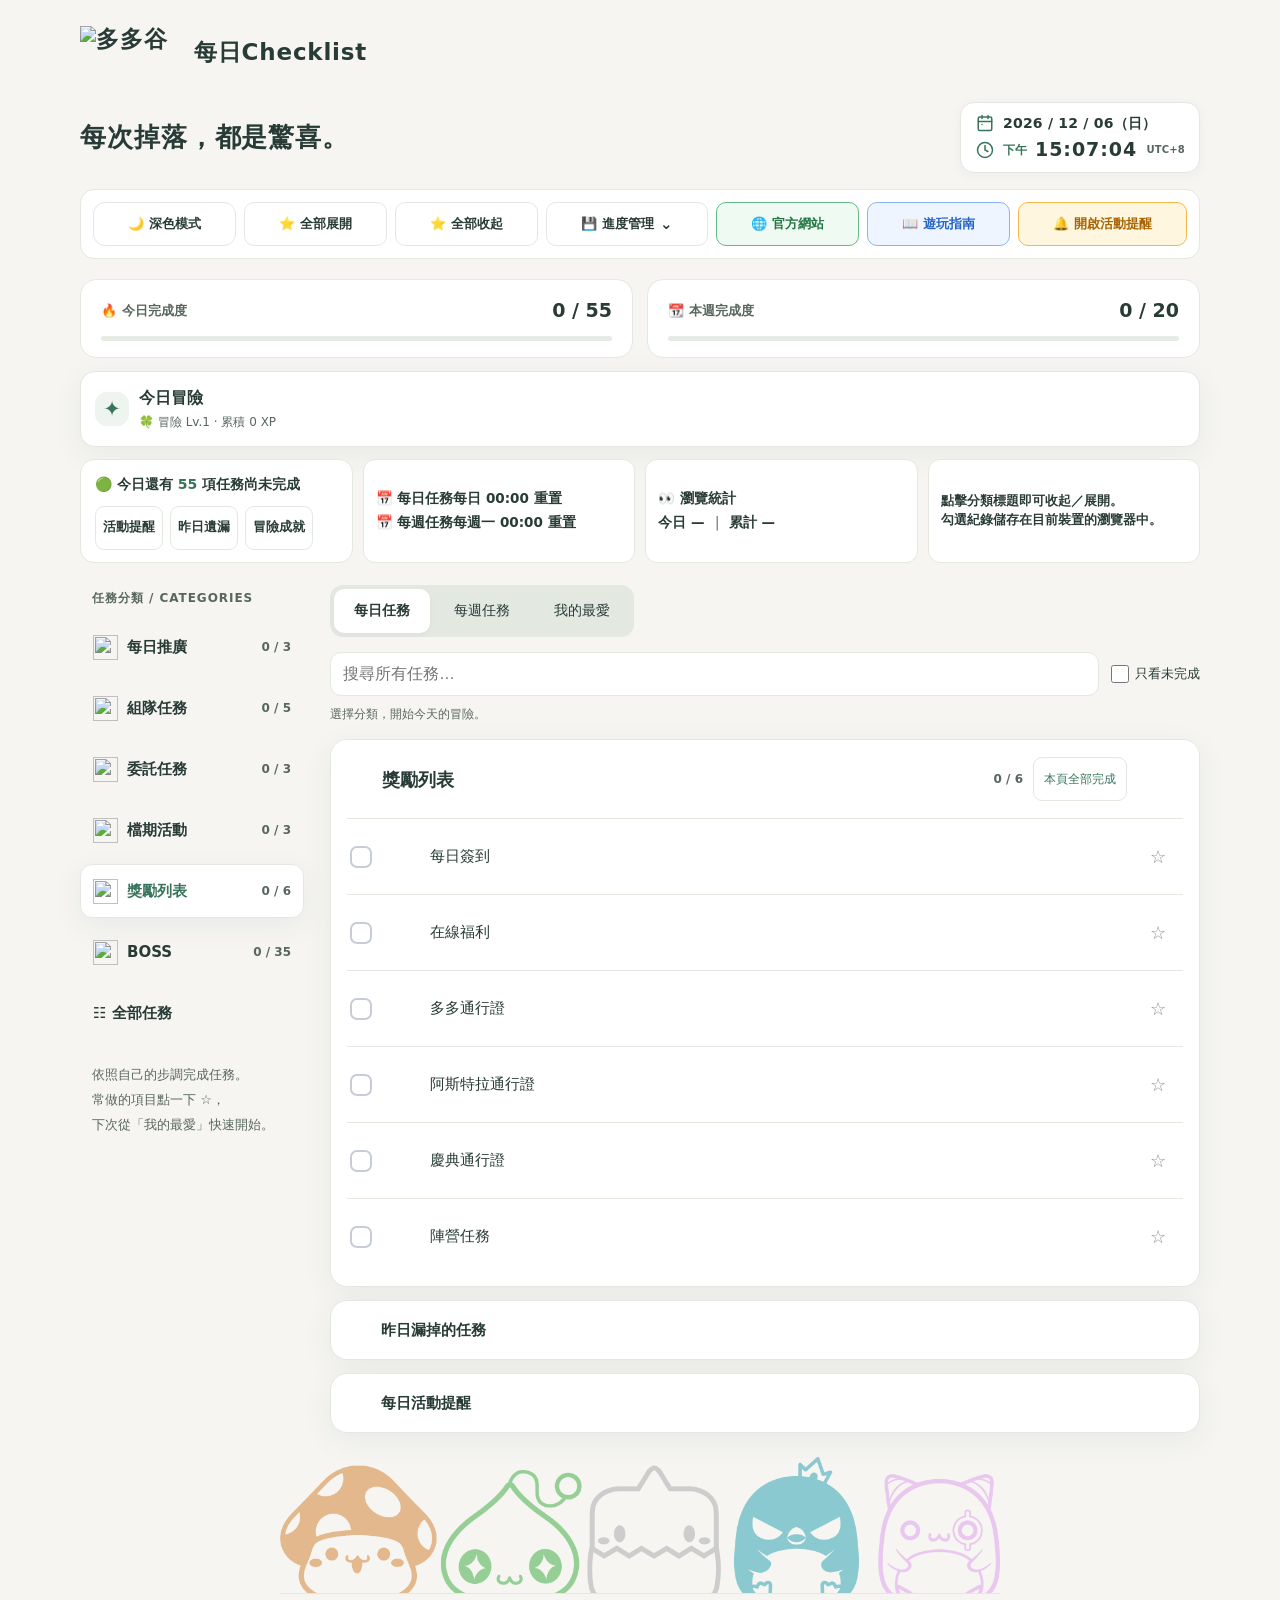
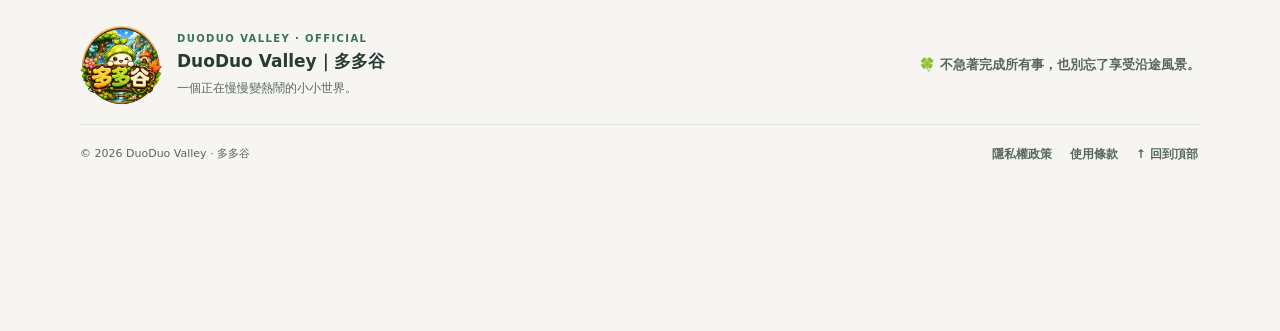
==== commit 95a8d9f7: "style(checklist): align monster artwork flush with footer divider" ====
--- a/index.html
+++ b/index.html
@@ -185,7 +185,7 @@
   max-width:720px;
   box-sizing:border-box;
   margin:24px auto 4px;
-  padding:0 0 5px;
+  padding:0;
   border-bottom:1px solid var(--line);
   pointer-events:none;
 }
@@ -203,7 +203,7 @@
 }
 html.dd-checklist-inside-guide .dd-checklist-monsters{display:none!important}
 @media(max-width:560px){
-  .dd-checklist-monsters{margin-top:18px;padding-bottom:3px}
+  .dd-checklist-monsters{margin-top:18px;padding-bottom:0}
 }
 /* Existing note */
 
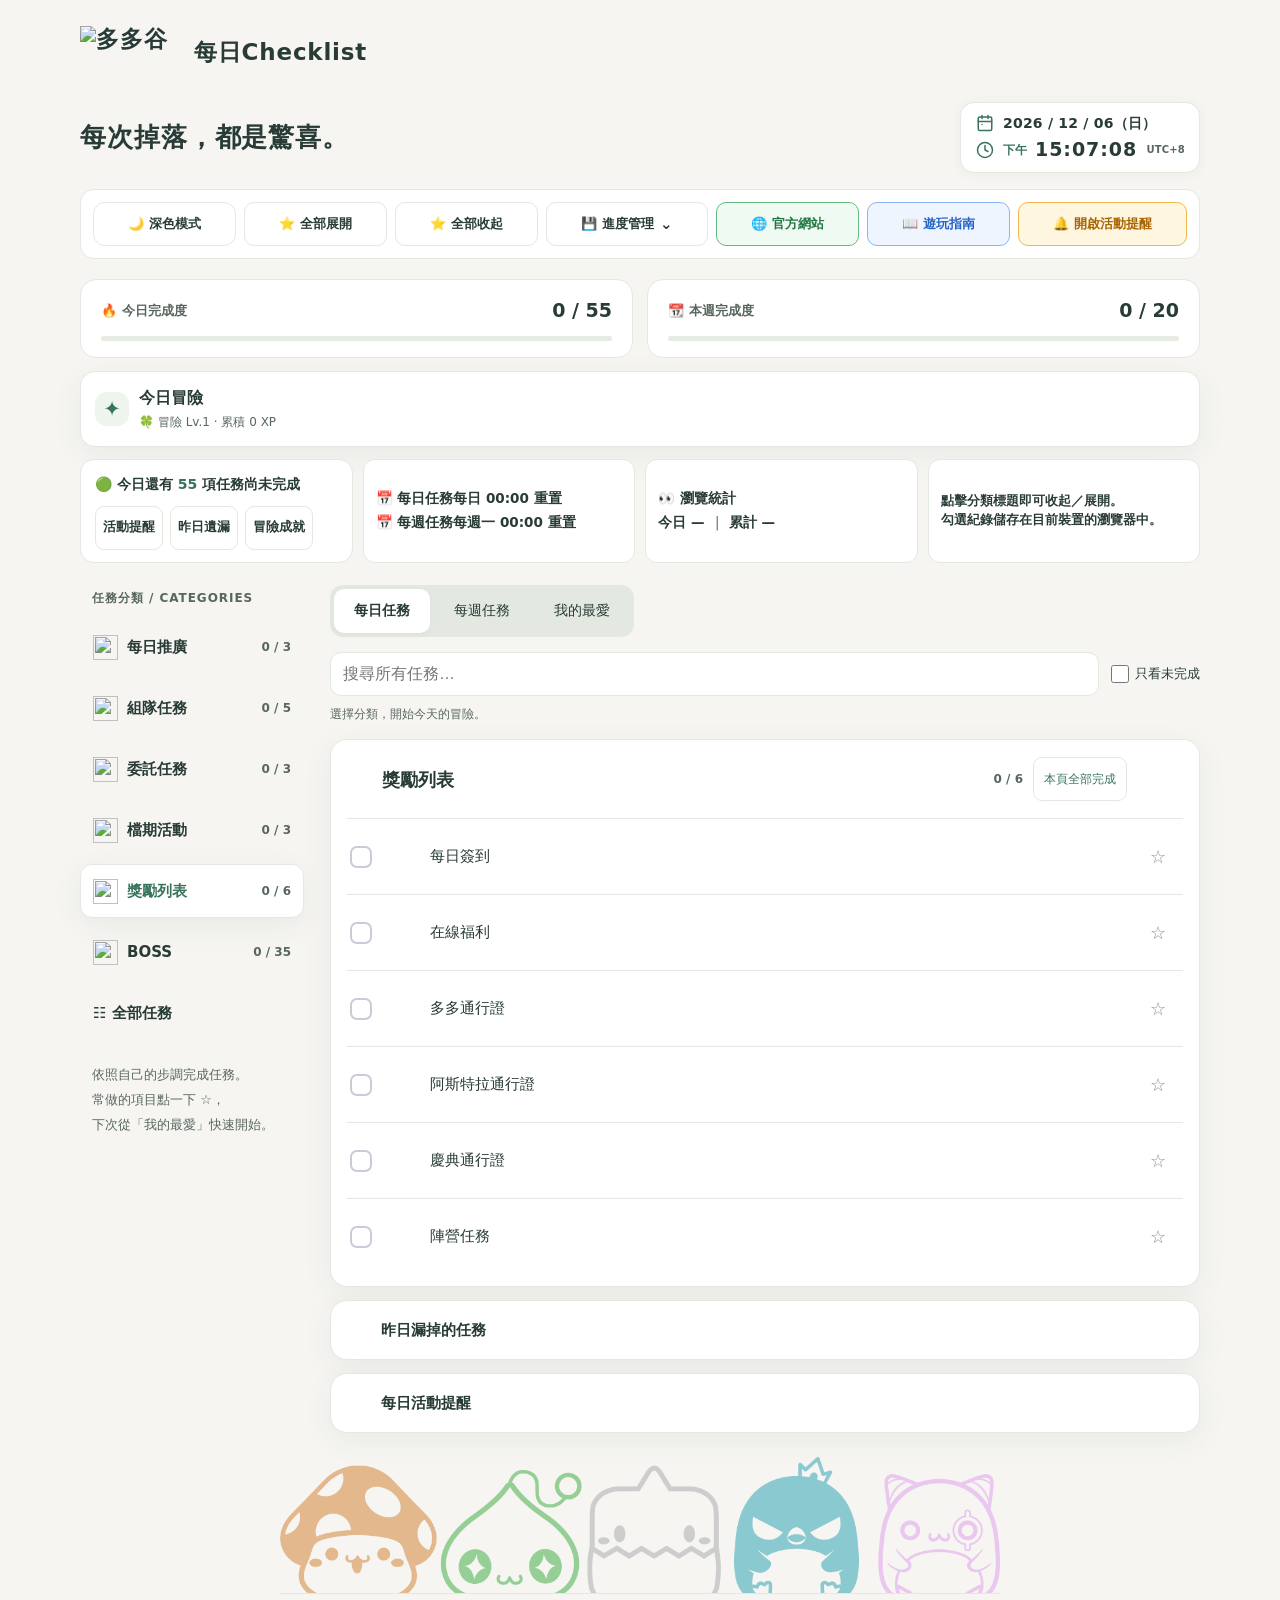
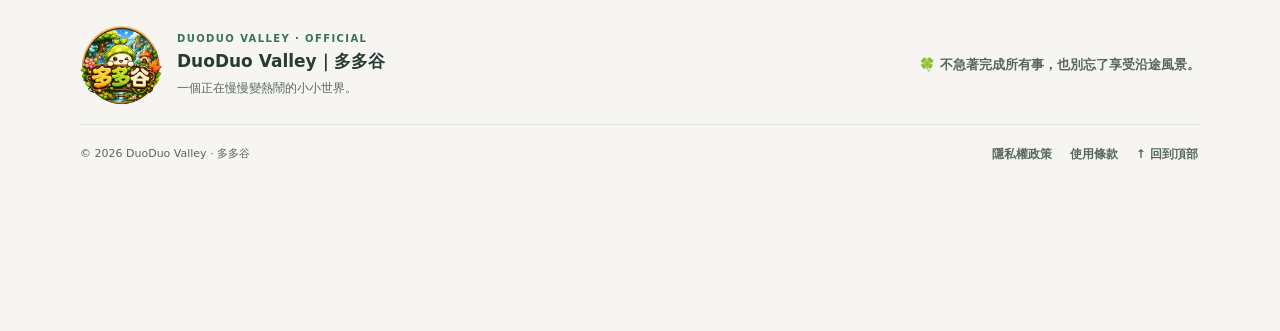
==== commit 43863adf: "feat(checklist): add five-star review shortcut using existing Discord promo button style" ====
--- a/index.html
+++ b/index.html
@@ -1720,7 +1720,7 @@
 
     if(title==="每日推廣"){
       const promo=document.createElement("div");promo.className="promo-wrap";
-      promo.innerHTML=`<div class="promo-title">📋 每日推廣文案｜今日日期：${getPromoDateCode()}</div><div class="promo-card"><div class="promo-top"><div class="promo-name">Facebook</div><button class="copy-btn" type="button">📋 複製文案</button></div><div class="promo-text"></div><div class="promo-links"><a class="promo-link facebook-link" href="https://www.facebook.com/share/p/18pPTJDS5f/" target="_blank" rel="noopener noreferrer">↗ Facebook ①</a><a class="promo-link facebook-link" href="https://www.facebook.com/groups/LAMAMS/permalink/27367622866227656?locale=zh_TW" target="_blank" rel="noopener noreferrer">↗ Facebook ②</a></div></div><div class="promo-card"><div class="promo-top"><div class="promo-name">Discord</div><button class="copy-btn" type="button">📋 複製文案</button></div><div class="promo-text"></div><div class="promo-links"><div class="promo-link-note">從以下 3 個頻道任選 2 個推廣</div><a class="promo-link discord-link" href="https://discord.com/channels/1034968130230964315/1057752422988128276" target="_blank" rel="noopener noreferrer">↗ Discord ①</a><a class="promo-link discord-link" href="https://discord.com/channels/1027069828294520873/1071953075964760164" target="_blank" rel="noopener noreferrer">↗ Discord ②</a><a class="promo-link discord-link" href="https://discord.com/channels/1342112035843870840/1488509497264574584" target="_blank" rel="noopener noreferrer">↗ Discord ③</a></div></div><div class="promo-card"><div class="promo-top"><div class="promo-name">多多谷五星好評</div><button class="copy-btn" type="button">📋 複製文案</button></div><div class="promo-text"></div></div>`;
+      promo.innerHTML=`<div class="promo-title">📋 每日推廣文案｜今日日期：${getPromoDateCode()}</div><div class="promo-card"><div class="promo-top"><div class="promo-name">Facebook</div><button class="copy-btn" type="button">📋 複製文案</button></div><div class="promo-text"></div><div class="promo-links"><a class="promo-link facebook-link" href="https://www.facebook.com/share/p/18pPTJDS5f/" target="_blank" rel="noopener noreferrer">↗ Facebook ①</a><a class="promo-link facebook-link" href="https://www.facebook.com/groups/LAMAMS/permalink/27367622866227656?locale=zh_TW" target="_blank" rel="noopener noreferrer">↗ Facebook ②</a></div></div><div class="promo-card"><div class="promo-top"><div class="promo-name">Discord</div><button class="copy-btn" type="button">📋 複製文案</button></div><div class="promo-text"></div><div class="promo-links"><div class="promo-link-note">從以下 3 個頻道任選 2 個推廣</div><a class="promo-link discord-link" href="https://discord.com/channels/1034968130230964315/1057752422988128276" target="_blank" rel="noopener noreferrer">↗ Discord ①</a><a class="promo-link discord-link" href="https://discord.com/channels/1027069828294520873/1071953075964760164" target="_blank" rel="noopener noreferrer">↗ Discord ②</a><a class="promo-link discord-link" href="https://discord.com/channels/1342112035843870840/1488509497264574584" target="_blank" rel="noopener noreferrer">↗ Discord ③</a></div></div><div class="promo-card"><div class="promo-top"><div class="promo-name">多多谷五星好評</div><button class="copy-btn" type="button">📋 複製文案</button></div><div class="promo-text"></div><div class="promo-links"><a class="promo-link discord-link" href="https://87ms.net/forum/s/16?review=1" target="_blank" rel="noopener noreferrer">↗ 前往五星好評</a></div></div>`;
       const promoIconMap={"Facebook":"facebook.PNG","Discord":"discord、五星好評.PNG","多多谷五星好評":"discord、五星好評.PNG"};
       promo.querySelectorAll(".promo-name").forEach(el=>addNamedUiIcon(el,promoIconMap[el.textContent.trim()]));
       const texts=getPromoTexts();const blocks=promo.querySelectorAll(".promo-text");blocks[0].textContent=texts.facebook;blocks[1].textContent=texts.discord;blocks[2].textContent=texts.review;const btns=promo.querySelectorAll(".copy-btn");btns[0].onclick=e=>{e.stopPropagation();copyPromo("facebook",btns[0]);};btns[1].onclick=e=>{e.stopPropagation();copyPromo("discord",btns[1]);};btns[2].onclick=e=>{e.stopPropagation();copyPromo("review",btns[2]);};body.appendChild(promo);
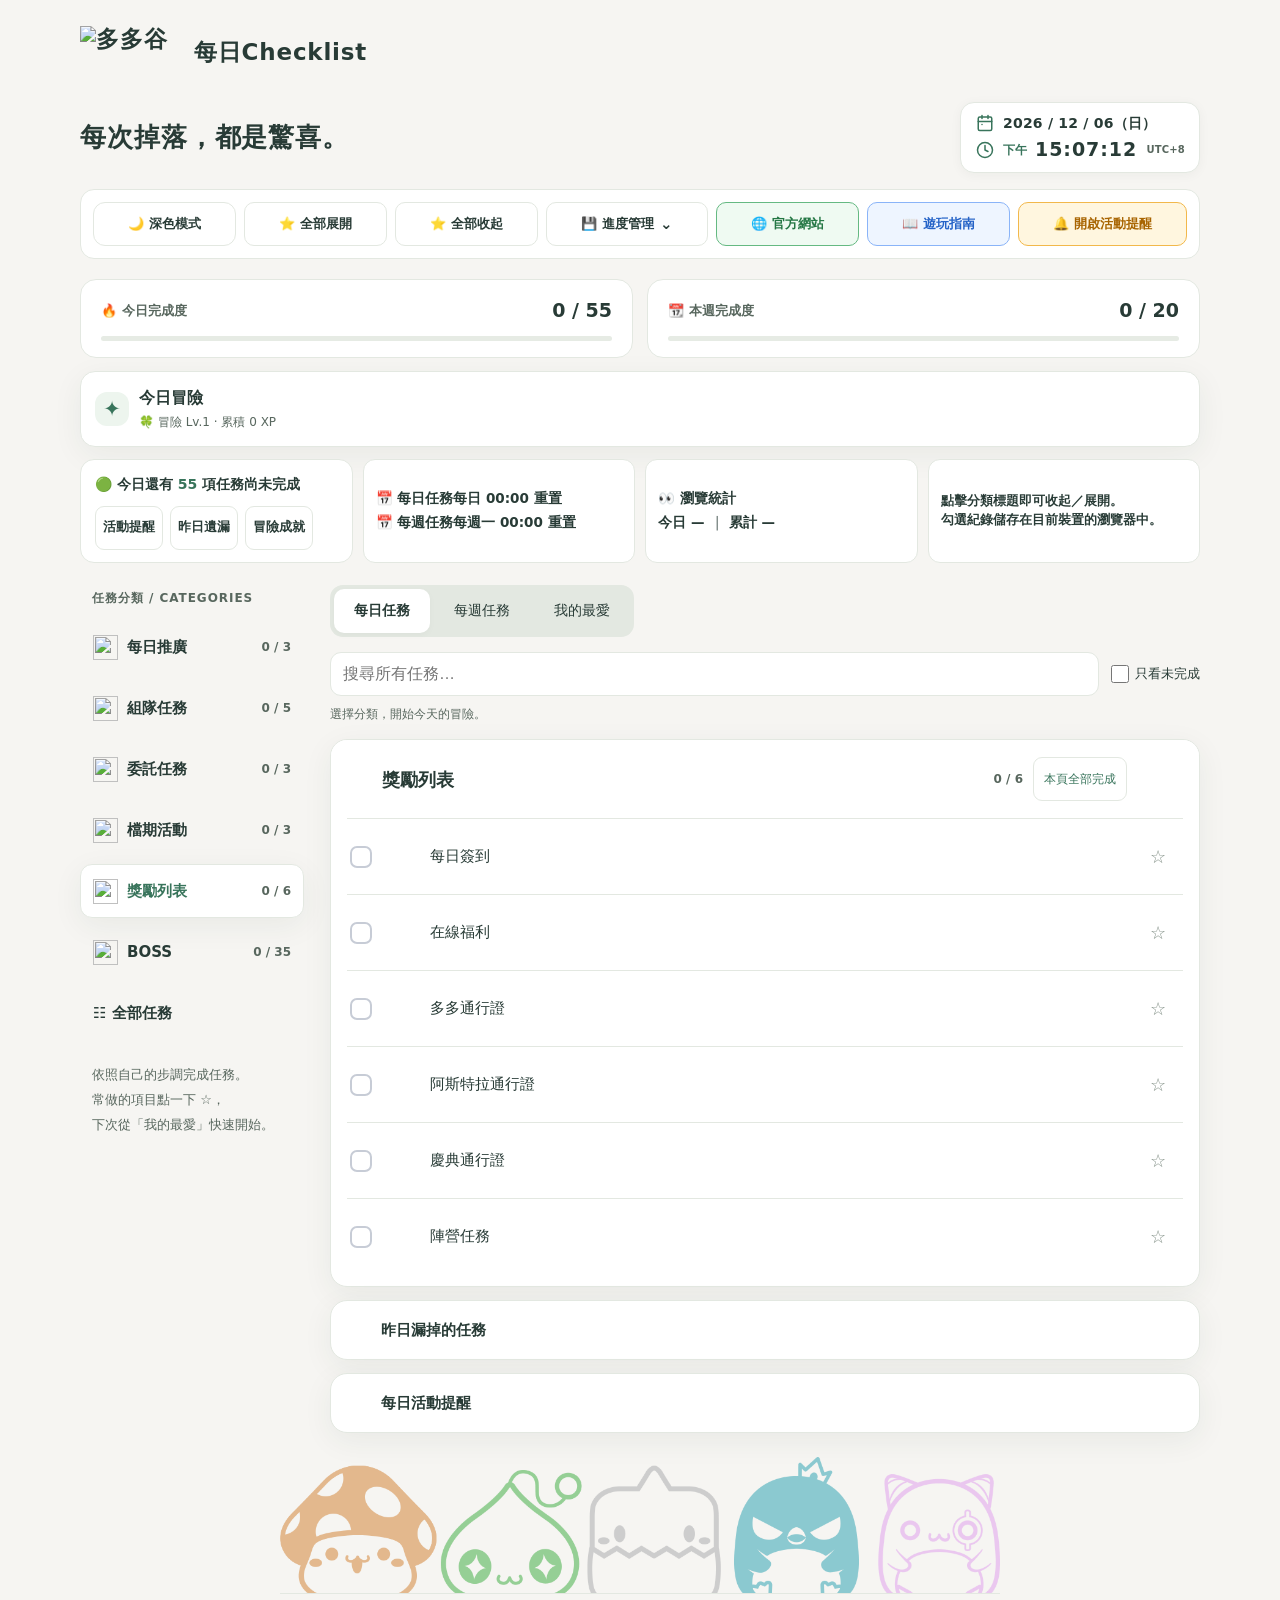
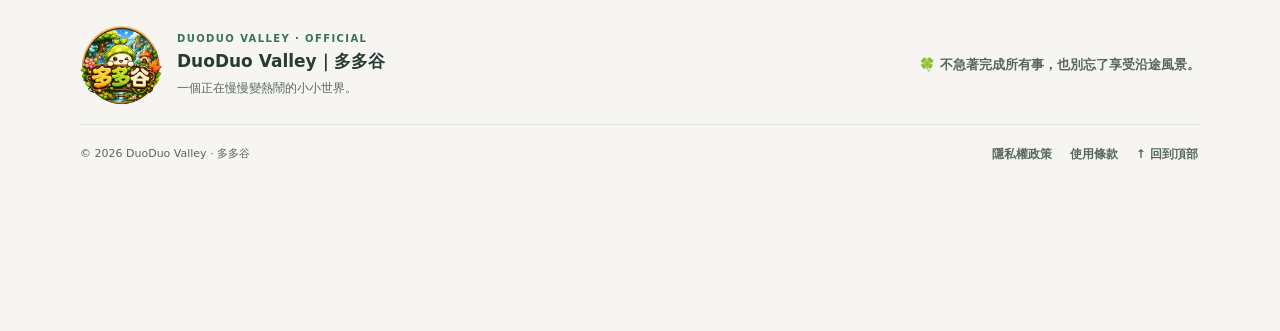
==== commit 05133189: "style(checklist): use starlight gold for five-star review link only" ====
--- a/index.html
+++ b/index.html
@@ -98,7 +98,7 @@
 .copy-btn:hover{opacity:.82}
 .promo-text{white-space:pre-wrap;line-height:1.65;font-size:13px;color:var(--text);max-height:220px;overflow:auto}
 .promo-links{display:flex;flex-wrap:wrap;gap:7px;margin-top:10px;padding-top:10px;border-top:1px solid var(--line)}
-.promo-link{display:inline-flex;align-items:center;gap:5px;border:1px solid var(--line);background:var(--bg);color:var(--text);border-radius:9px;padding:7px 10px;font-size:12px;font-weight:700;text-decoration:none;line-height:1.35;transition:.18s}.promo-link:hover{transform:translateY(-1px)}.promo-link.facebook-link{background:#1877f2;border-color:#1877f2;color:#fff}.promo-link.facebook-link:hover{background:#166fe5;border-color:#166fe5;color:#fff}.promo-link.discord-link{background:#5865f2;border-color:#5865f2;color:#fff}.promo-link.discord-link:hover{background:#4f5be0;border-color:#4f5be0;color:#fff}.dark .promo-link.facebook-link{background:#1877f2;border-color:#1877f2;color:#fff}.dark .promo-link.discord-link{background:#5865f2;border-color:#5865f2;color:#fff}
+.promo-link{display:inline-flex;align-items:center;gap:5px;border:1px solid var(--line);background:var(--bg);color:var(--text);border-radius:9px;padding:7px 10px;font-size:12px;font-weight:700;text-decoration:none;line-height:1.35;transition:.18s}.promo-link:hover{transform:translateY(-1px)}.promo-link.facebook-link{background:#1877f2;border-color:#1877f2;color:#fff}.promo-link.facebook-link:hover{background:#166fe5;border-color:#166fe5;color:#fff}.promo-link.discord-link{background:#5865f2;border-color:#5865f2;color:#fff}.promo-link.discord-link:hover{background:#4f5be0;border-color:#4f5be0;color:#fff}.dark .promo-link.facebook-link{background:#1877f2;border-color:#1877f2;color:#fff}.dark .promo-link.discord-link{background:#5865f2;border-color:#5865f2;color:#fff}.promo-link.review-link{background:#D9A441;border-color:#D9A441;color:#241A08}.promo-link.review-link:hover{background:#C49132;border-color:#C49132;color:#241A08}.dark .promo-link.review-link{background:#D9A441;border-color:#D9A441;color:#241A08}.dark .promo-link.review-link:hover{background:#C49132;border-color:#C49132;color:#241A08}
 .promo-link-note{width:100%;font-size:12px;color:var(--muted);font-weight:700}
 .reminder-wrap{margin:4px 6px 10px;padding:14px;border-radius:14px;background:var(--bg);border:1px solid var(--line)}
 .reminder-title{font-size:14px;font-weight:800;margin-bottom:10px}
@@ -1720,7 +1720,7 @@
 
     if(title==="每日推廣"){
       const promo=document.createElement("div");promo.className="promo-wrap";
-      promo.innerHTML=`<div class="promo-title">📋 每日推廣文案｜今日日期：${getPromoDateCode()}</div><div class="promo-card"><div class="promo-top"><div class="promo-name">Facebook</div><button class="copy-btn" type="button">📋 複製文案</button></div><div class="promo-text"></div><div class="promo-links"><a class="promo-link facebook-link" href="https://www.facebook.com/share/p/18pPTJDS5f/" target="_blank" rel="noopener noreferrer">↗ Facebook ①</a><a class="promo-link facebook-link" href="https://www.facebook.com/groups/LAMAMS/permalink/27367622866227656?locale=zh_TW" target="_blank" rel="noopener noreferrer">↗ Facebook ②</a></div></div><div class="promo-card"><div class="promo-top"><div class="promo-name">Discord</div><button class="copy-btn" type="button">📋 複製文案</button></div><div class="promo-text"></div><div class="promo-links"><div class="promo-link-note">從以下 3 個頻道任選 2 個推廣</div><a class="promo-link discord-link" href="https://discord.com/channels/1034968130230964315/1057752422988128276" target="_blank" rel="noopener noreferrer">↗ Discord ①</a><a class="promo-link discord-link" href="https://discord.com/channels/1027069828294520873/1071953075964760164" target="_blank" rel="noopener noreferrer">↗ Discord ②</a><a class="promo-link discord-link" href="https://discord.com/channels/1342112035843870840/1488509497264574584" target="_blank" rel="noopener noreferrer">↗ Discord ③</a></div></div><div class="promo-card"><div class="promo-top"><div class="promo-name">多多谷五星好評</div><button class="copy-btn" type="button">📋 複製文案</button></div><div class="promo-text"></div><div class="promo-links"><a class="promo-link discord-link" href="https://87ms.net/forum/s/16?review=1" target="_blank" rel="noopener noreferrer">↗ 前往五星好評</a></div></div>`;
+      promo.innerHTML=`<div class="promo-title">📋 每日推廣文案｜今日日期：${getPromoDateCode()}</div><div class="promo-card"><div class="promo-top"><div class="promo-name">Facebook</div><button class="copy-btn" type="button">📋 複製文案</button></div><div class="promo-text"></div><div class="promo-links"><a class="promo-link facebook-link" href="https://www.facebook.com/share/p/18pPTJDS5f/" target="_blank" rel="noopener noreferrer">↗ Facebook ①</a><a class="promo-link facebook-link" href="https://www.facebook.com/groups/LAMAMS/permalink/27367622866227656?locale=zh_TW" target="_blank" rel="noopener noreferrer">↗ Facebook ②</a></div></div><div class="promo-card"><div class="promo-top"><div class="promo-name">Discord</div><button class="copy-btn" type="button">📋 複製文案</button></div><div class="promo-text"></div><div class="promo-links"><div class="promo-link-note">從以下 3 個頻道任選 2 個推廣</div><a class="promo-link discord-link" href="https://discord.com/channels/1034968130230964315/1057752422988128276" target="_blank" rel="noopener noreferrer">↗ Discord ①</a><a class="promo-link discord-link" href="https://discord.com/channels/1027069828294520873/1071953075964760164" target="_blank" rel="noopener noreferrer">↗ Discord ②</a><a class="promo-link discord-link" href="https://discord.com/channels/1342112035843870840/1488509497264574584" target="_blank" rel="noopener noreferrer">↗ Discord ③</a></div></div><div class="promo-card"><div class="promo-top"><div class="promo-name">多多谷五星好評</div><button class="copy-btn" type="button">📋 複製文案</button></div><div class="promo-text"></div><div class="promo-links"><a class="promo-link review-link" href="https://87ms.net/forum/s/16?review=1" target="_blank" rel="noopener noreferrer">↗ 前往五星好評</a></div></div>`;
       const promoIconMap={"Facebook":"facebook.PNG","Discord":"discord、五星好評.PNG","多多谷五星好評":"discord、五星好評.PNG"};
       promo.querySelectorAll(".promo-name").forEach(el=>addNamedUiIcon(el,promoIconMap[el.textContent.trim()]));
       const texts=getPromoTexts();const blocks=promo.querySelectorAll(".promo-text");blocks[0].textContent=texts.facebook;blocks[1].textContent=texts.discord;blocks[2].textContent=texts.review;const btns=promo.querySelectorAll(".copy-btn");btns[0].onclick=e=>{e.stopPropagation();copyPromo("facebook",btns[0]);};btns[1].onclick=e=>{e.stopPropagation();copyPromo("discord",btns[1]);};btns[2].onclick=e=>{e.stopPropagation();copyPromo("review",btns[2]);};body.appendChild(promo);
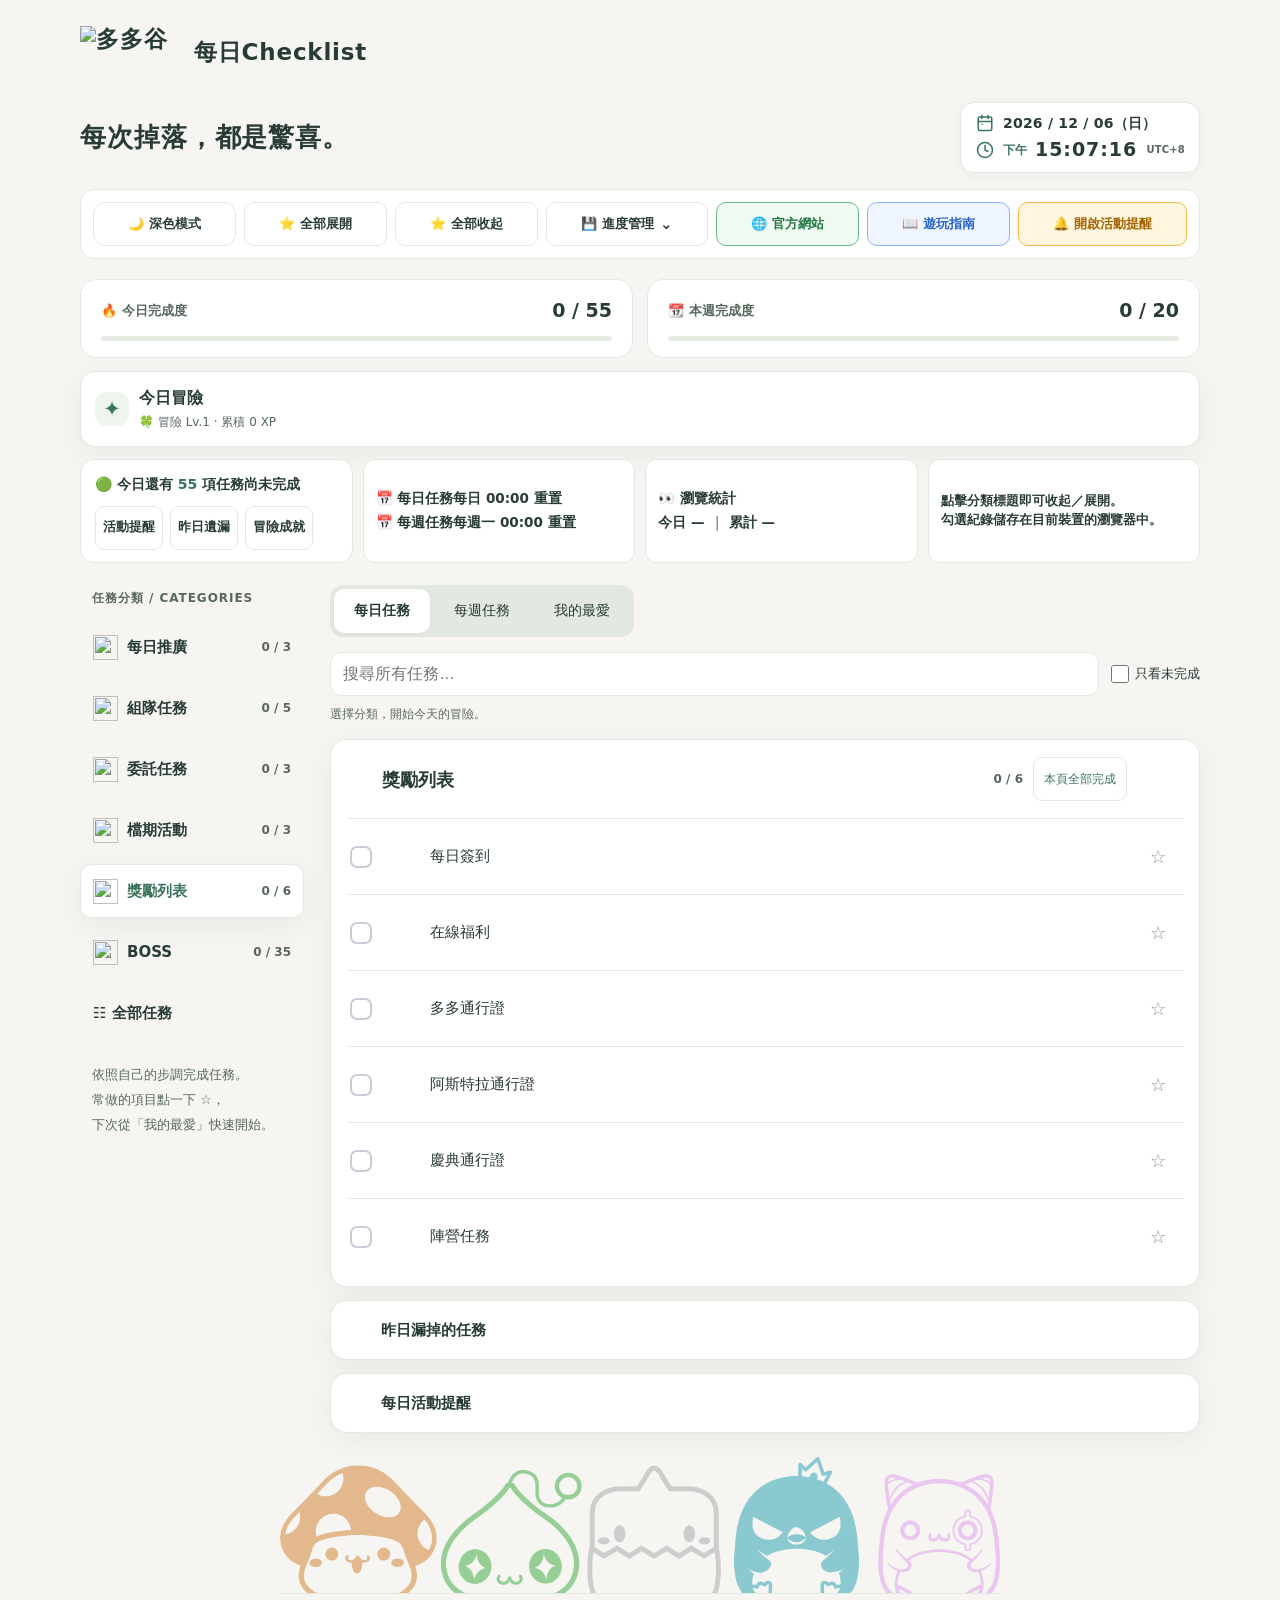
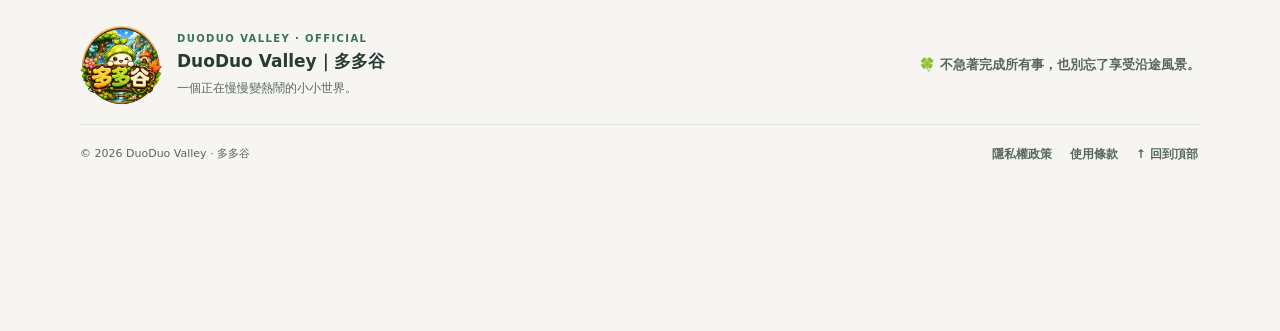
==== commit 2be05003: "style(checklist): brighten five-star review button gold" ====
--- a/index.html
+++ b/index.html
@@ -98,7 +98,7 @@
 .copy-btn:hover{opacity:.82}
 .promo-text{white-space:pre-wrap;line-height:1.65;font-size:13px;color:var(--text);max-height:220px;overflow:auto}
 .promo-links{display:flex;flex-wrap:wrap;gap:7px;margin-top:10px;padding-top:10px;border-top:1px solid var(--line)}
-.promo-link{display:inline-flex;align-items:center;gap:5px;border:1px solid var(--line);background:var(--bg);color:var(--text);border-radius:9px;padding:7px 10px;font-size:12px;font-weight:700;text-decoration:none;line-height:1.35;transition:.18s}.promo-link:hover{transform:translateY(-1px)}.promo-link.facebook-link{background:#1877f2;border-color:#1877f2;color:#fff}.promo-link.facebook-link:hover{background:#166fe5;border-color:#166fe5;color:#fff}.promo-link.discord-link{background:#5865f2;border-color:#5865f2;color:#fff}.promo-link.discord-link:hover{background:#4f5be0;border-color:#4f5be0;color:#fff}.dark .promo-link.facebook-link{background:#1877f2;border-color:#1877f2;color:#fff}.dark .promo-link.discord-link{background:#5865f2;border-color:#5865f2;color:#fff}.promo-link.review-link{background:#D9A441;border-color:#D9A441;color:#241A08}.promo-link.review-link:hover{background:#C49132;border-color:#C49132;color:#241A08}.dark .promo-link.review-link{background:#D9A441;border-color:#D9A441;color:#241A08}.dark .promo-link.review-link:hover{background:#C49132;border-color:#C49132;color:#241A08}
+.promo-link{display:inline-flex;align-items:center;gap:5px;border:1px solid var(--line);background:var(--bg);color:var(--text);border-radius:9px;padding:7px 10px;font-size:12px;font-weight:700;text-decoration:none;line-height:1.35;transition:.18s}.promo-link:hover{transform:translateY(-1px)}.promo-link.facebook-link{background:#1877f2;border-color:#1877f2;color:#fff}.promo-link.facebook-link:hover{background:#166fe5;border-color:#166fe5;color:#fff}.promo-link.discord-link{background:#5865f2;border-color:#5865f2;color:#fff}.promo-link.discord-link:hover{background:#4f5be0;border-color:#4f5be0;color:#fff}.dark .promo-link.facebook-link{background:#1877f2;border-color:#1877f2;color:#fff}.dark .promo-link.discord-link{background:#5865f2;border-color:#5865f2;color:#fff}.promo-link.review-link{background:#F0BF55;border-color:#F0BF55;color:#241A08}.promo-link.review-link:hover{background:#E2AD43;border-color:#E2AD43;color:#241A08}.dark .promo-link.review-link{background:#F0BF55;border-color:#F0BF55;color:#241A08}.dark .promo-link.review-link:hover{background:#E2AD43;border-color:#E2AD43;color:#241A08}
 .promo-link-note{width:100%;font-size:12px;color:var(--muted);font-weight:700}
 .reminder-wrap{margin:4px 6px 10px;padding:14px;border-radius:14px;background:var(--bg);border:1px solid var(--line)}
 .reminder-title{font-size:14px;font-weight:800;margin-bottom:10px}
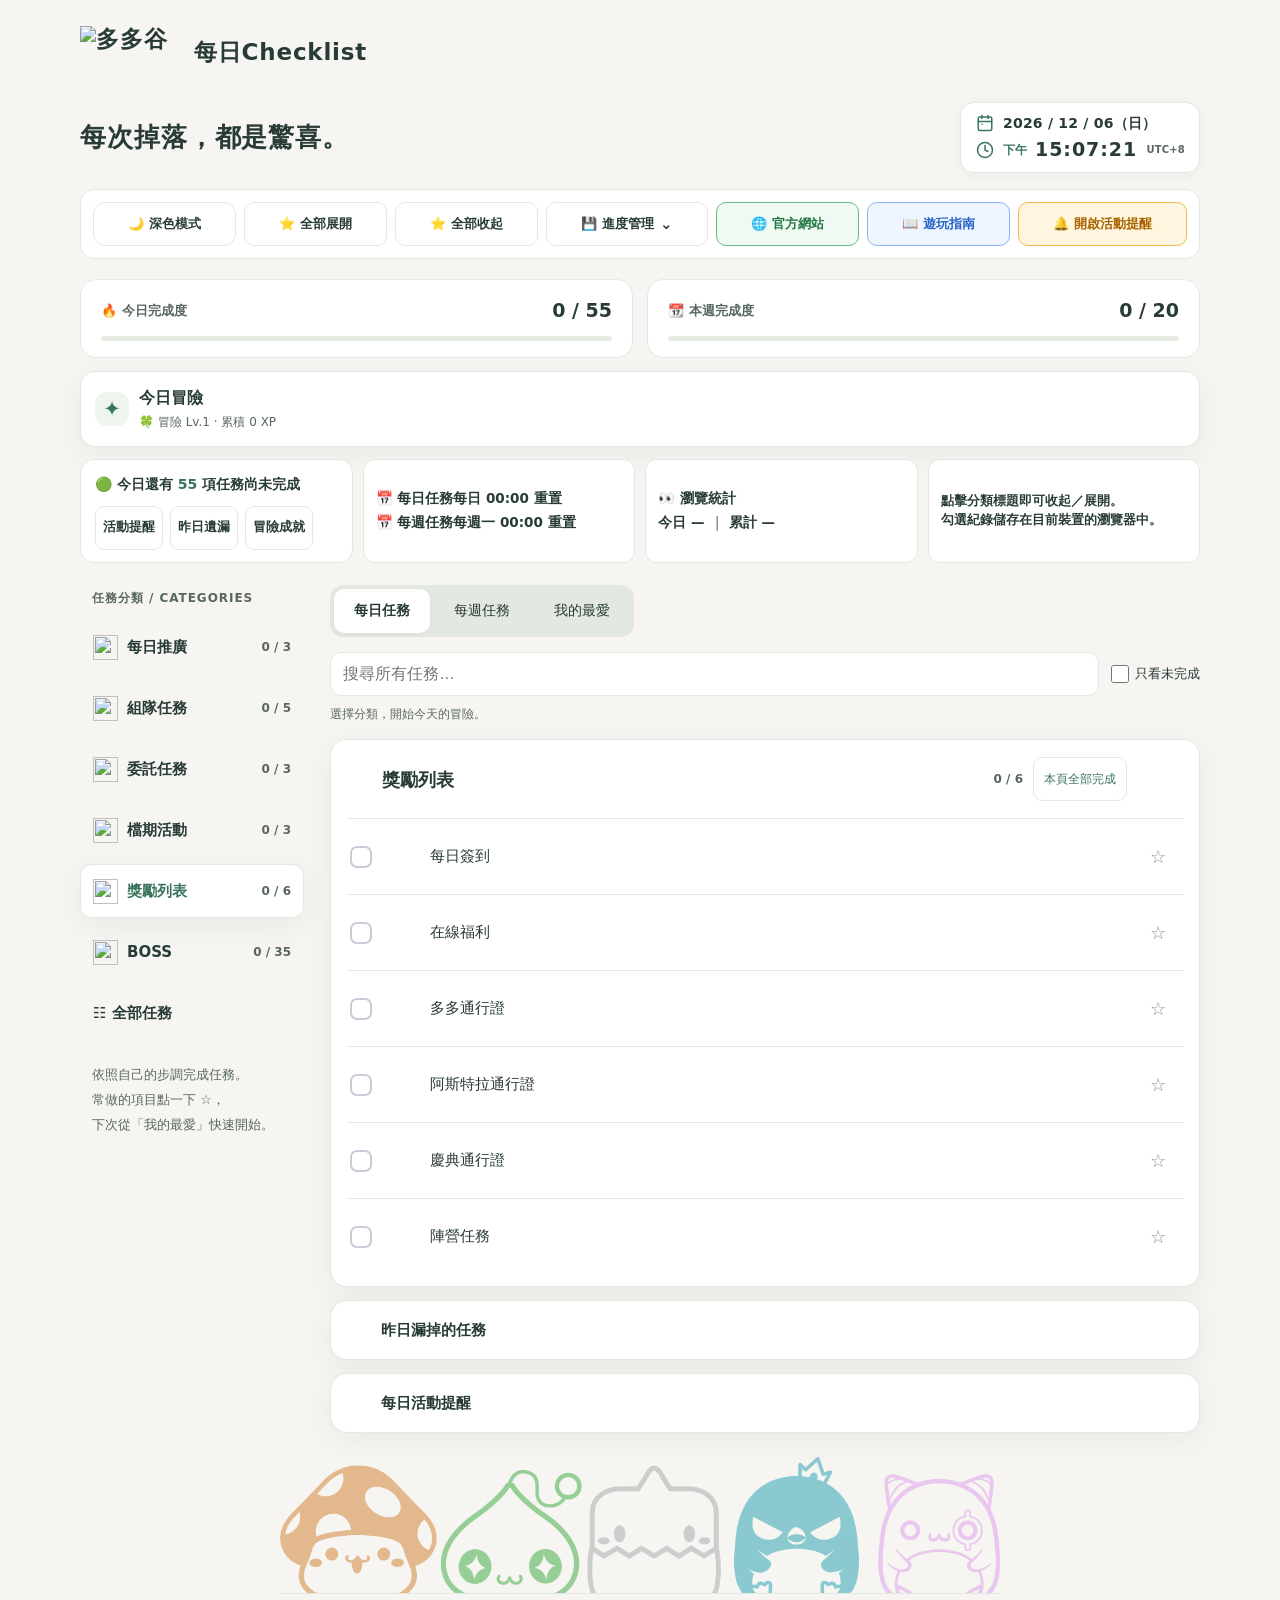
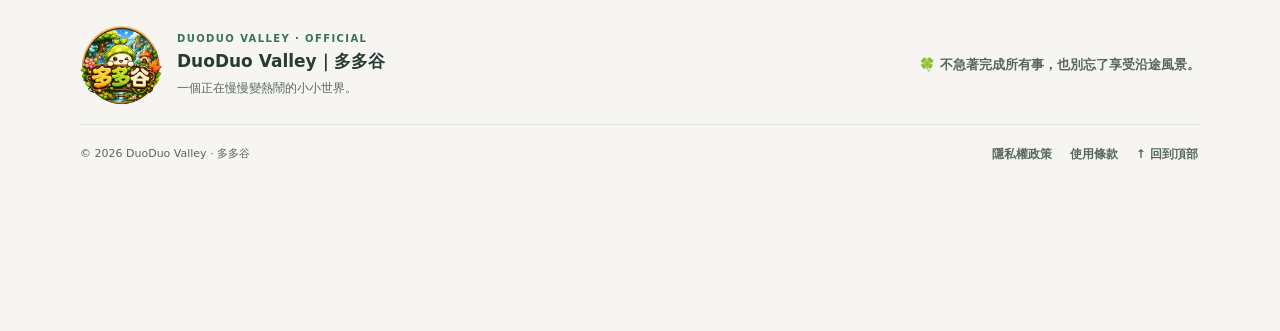
==== commit cbce5729: "fix(checklist): unify embedded BGM glove cursor states" ====
--- a/index.html
+++ b/index.html
@@ -2199,61 +2199,54 @@
       const pressed=cursorFile('cursor-pressed.png');
       const style=doc.createElement('style');
       style.id='dd-checklist-player-cursor-style';
+      // Use the official player's existing cursor.js state; do not start a
+      // second hover timer. Also cover the transparent iframe padding.
       style.textContent=`
         @media (hover:hover) and (pointer:fine){
+          html.dd-bgm-checklist-cursor,
+          html.dd-bgm-checklist-cursor body,
           html.dd-bgm-checklist-cursor #player,
           html.dd-bgm-checklist-cursor #player *,
           html.dd-bgm-checklist-cursor #mini,
           html.dd-bgm-checklist-cursor #mini *{
             cursor:url("${normal}") 2 2,auto!important;
           }
-          html.dd-bgm-checklist-cursor #player :is(button,a,select,summary,label,[role="button"],[role="option"],[tabindex]:not([tabindex="-1"]),input[type="range"]):hover,
-          html.dd-bgm-checklist-cursor #player :is(button,a,select,summary,label,[role="button"],[role="option"],[tabindex]:not([tabindex="-1"]),input[type="range"]):hover *,
-          html.dd-bgm-checklist-cursor #mini:hover,
-          html.dd-bgm-checklist-cursor #mini:hover *{
+          html.dd-bgm-checklist-cursor.duoduo-cursor-hover #player,
+          html.dd-bgm-checklist-cursor.duoduo-cursor-hover #player *,
+          html.dd-bgm-checklist-cursor.duoduo-cursor-hover #mini,
+          html.dd-bgm-checklist-cursor.duoduo-cursor-hover #mini *{
             cursor:url("${hover}") 3 2,pointer!important;
           }
-          html.dd-bgm-checklist-cursor.dd-bgm-cursor-alt #player :is(button,a,select,summary,label,[role="button"],[role="option"],[tabindex]:not([tabindex="-1"]),input[type="range"]):hover,
-          html.dd-bgm-checklist-cursor.dd-bgm-cursor-alt #player :is(button,a,select,summary,label,[role="button"],[role="option"],[tabindex]:not([tabindex="-1"]),input[type="range"]):hover *,
-          html.dd-bgm-checklist-cursor.dd-bgm-cursor-alt #mini:hover,
-          html.dd-bgm-checklist-cursor.dd-bgm-cursor-alt #mini:hover *{
+          html.dd-bgm-checklist-cursor.duoduo-cursor-hover-alt #player,
+          html.dd-bgm-checklist-cursor.duoduo-cursor-hover-alt #player *,
+          html.dd-bgm-checklist-cursor.duoduo-cursor-hover-alt #mini,
+          html.dd-bgm-checklist-cursor.duoduo-cursor-hover-alt #mini *{
             cursor:url("${hoverAlt}") 3 2,pointer!important;
           }
-          html.dd-bgm-checklist-cursor #player :is(button,a,select,summary,label,[role="button"],[role="option"],[tabindex]:not([tabindex="-1"]),input[type="range"]):active,
-          html.dd-bgm-checklist-cursor #player :is(button,a,select,summary,label,[role="button"],[role="option"],[tabindex]:not([tabindex="-1"]),input[type="range"]):active *,
-          html.dd-bgm-checklist-cursor #mini:active,
-          html.dd-bgm-checklist-cursor #mini:active *{
+          html.dd-bgm-checklist-cursor.duoduo-cursor-pressed #player,
+          html.dd-bgm-checklist-cursor.duoduo-cursor-pressed #player *,
+          html.dd-bgm-checklist-cursor.duoduo-cursor-pressed #mini,
+          html.dd-bgm-checklist-cursor.duoduo-cursor-pressed #mini *{
             cursor:url("${pressed}") 3 2,grabbing!important;
           }
-          html.dd-bgm-checklist-cursor #player input[type="range"]::-webkit-slider-thumb{cursor:url("${hover}") 3 2,pointer!important;}
-          html.dd-bgm-checklist-cursor.dd-bgm-cursor-alt #player input[type="range"]::-webkit-slider-thumb{cursor:url("${hoverAlt}") 3 2,pointer!important;}
-          html.dd-bgm-checklist-cursor #player input[type="range"]:active::-webkit-slider-thumb{cursor:url("${pressed}") 3 2,grabbing!important;}
-          html.dd-bgm-checklist-cursor #player input[type="range"]::-moz-range-thumb{cursor:url("${hover}") 3 2,pointer!important;}
-          html.dd-bgm-checklist-cursor.dd-bgm-cursor-alt #player input[type="range"]::-moz-range-thumb{cursor:url("${hoverAlt}") 3 2,pointer!important;}
-          html.dd-bgm-checklist-cursor #player input[type="range"]:active::-moz-range-thumb{cursor:url("${pressed}") 3 2,grabbing!important;}
+          html.dd-bgm-checklist-cursor #player input[type="range"]::-webkit-slider-thumb,
+          html.dd-bgm-checklist-cursor #player input[type="range"]::-moz-range-thumb{
+            cursor:url("${normal}") 2 2,auto!important;
+          }
+          html.dd-bgm-checklist-cursor.duoduo-cursor-hover #player input[type="range"]::-webkit-slider-thumb,
+          html.dd-bgm-checklist-cursor.duoduo-cursor-hover #player input[type="range"]::-moz-range-thumb{
+            cursor:url("${hover}") 3 2,pointer!important;
+          }
+          html.dd-bgm-checklist-cursor.duoduo-cursor-hover-alt #player input[type="range"]::-webkit-slider-thumb,
+          html.dd-bgm-checklist-cursor.duoduo-cursor-hover-alt #player input[type="range"]::-moz-range-thumb{
+            cursor:url("${hoverAlt}") 3 2,pointer!important;
+          }
+          html.dd-bgm-checklist-cursor.duoduo-cursor-pressed #player input[type="range"]::-webkit-slider-thumb,
+          html.dd-bgm-checklist-cursor.duoduo-cursor-pressed #player input[type="range"]::-moz-range-thumb{
+            cursor:url("${pressed}") 3 2,grabbing!important;
+          }
         }`;
       doc.head.appendChild(style);
-      // The frame owns the alternating state, not the Checklist host page.
-      // A setInterval on its Window keeps changing even when the pointer is
-      // motionless on a slider thumb or nested SVG element.
-      const interactives='button,a,select,summary,label,[role="button"],[role="option"],[tabindex]:not([tabindex="-1"]),input[type="range"]';
-      let over=false,down=false,alternate=false;
-      const paint=()=>{
-        root.classList.toggle('dd-bgm-cursor-alt',over&&!down&&alternate);
-      };
-      const updateTarget=target=>{
-        const interactive=target instanceof doc.defaultView.Element && !!target.closest(interactives);
-        if(interactive!==over){over=interactive;alternate=false;paint();}
-      };
-      doc.addEventListener('pointerover',e=>{if(e.pointerType==='mouse')updateTarget(e.target);},true);
-      doc.addEventListener('pointermove',e=>{if(e.pointerType==='mouse')updateTarget(e.target);},{capture:true,passive:true});
-      doc.addEventListener('pointerout',e=>{
-        if(e.pointerType==='mouse'&&!e.relatedTarget){over=false;down=false;paint();}
-      },true);
-      doc.addEventListener('pointerdown',e=>{if(e.pointerType==='mouse'&&e.button===0){down=true;paint();}},true);
-      doc.addEventListener('pointerup',e=>{if(e.pointerType==='mouse'&&e.button===0){down=false;updateTarget(e.target);paint();}},true);
-      doc.defaultView.addEventListener('blur',()=>{over=false;down=false;paint();});
-      doc.defaultView.setInterval(()=>{if(over&&!down){alternate=!alternate;paint();}},500);
     }catch(error){console.warn('Checklist BGM cursor style unavailable:',error);}
   }
 
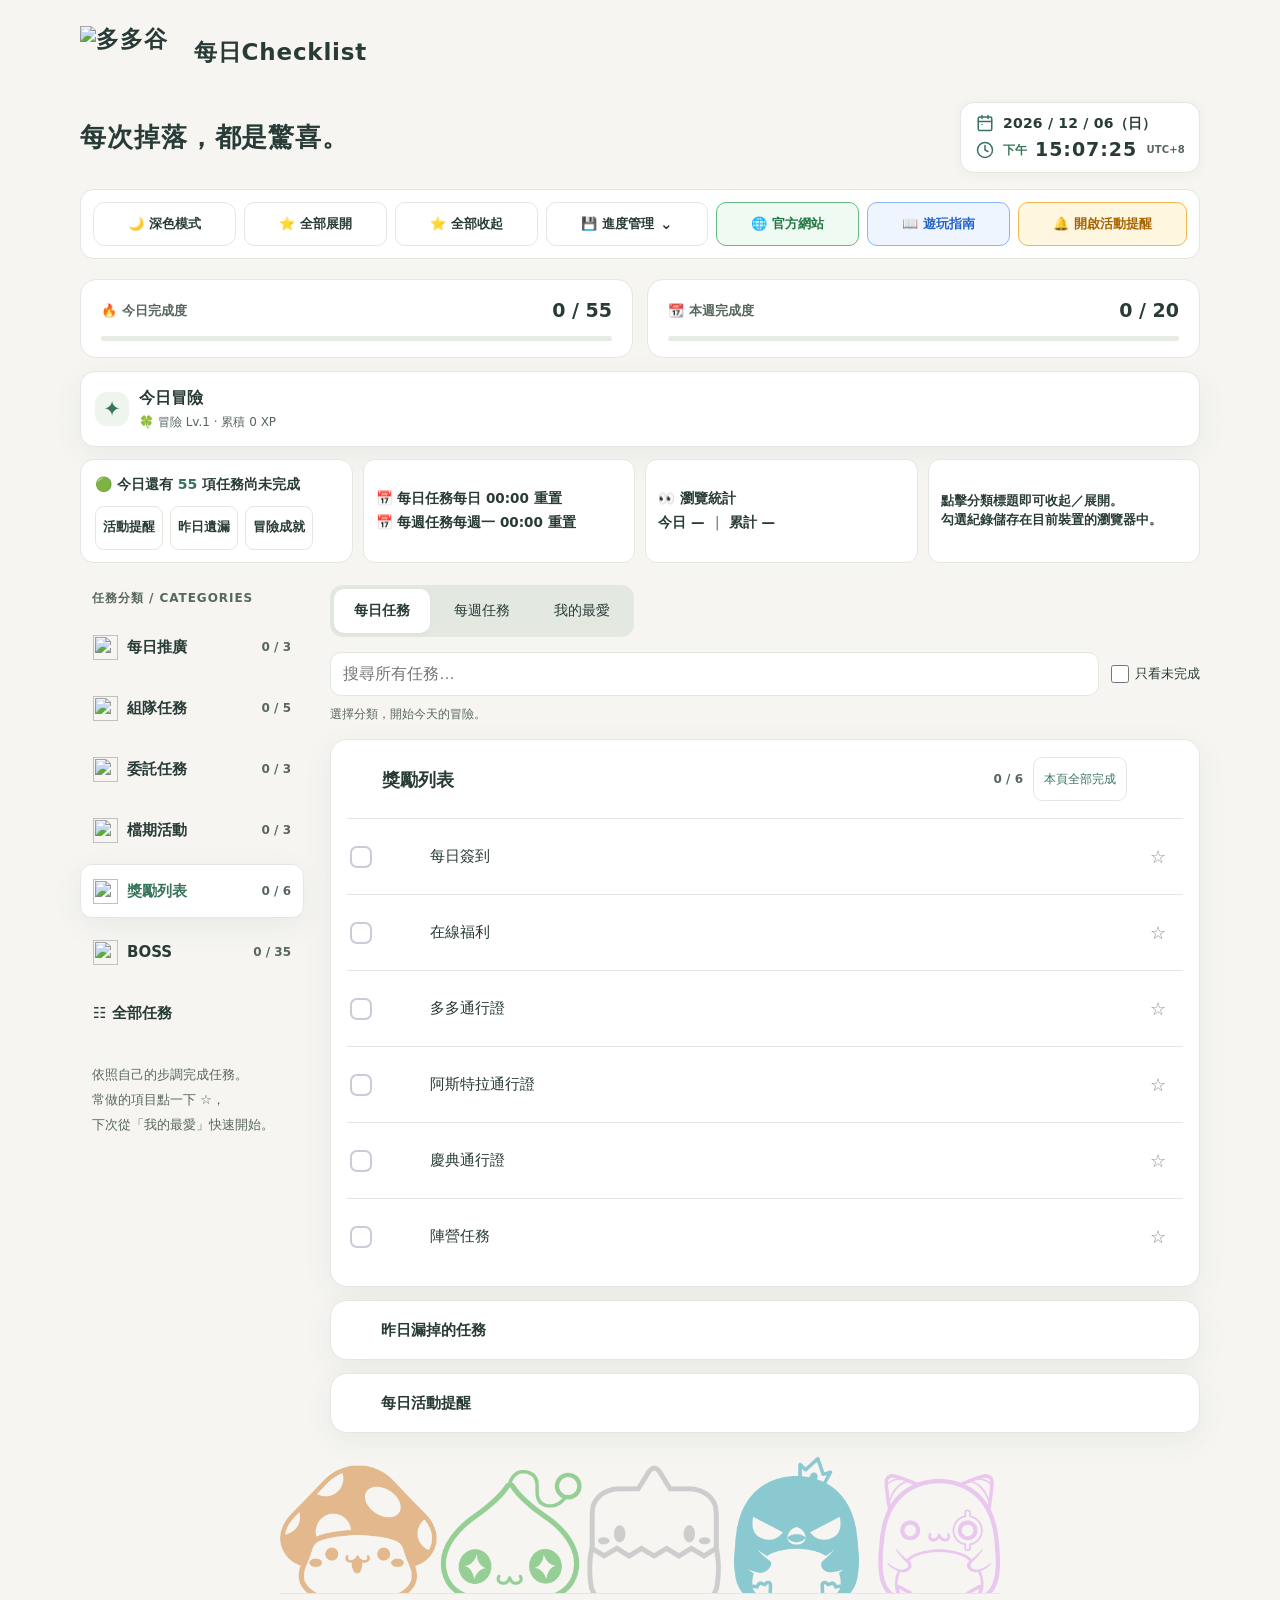
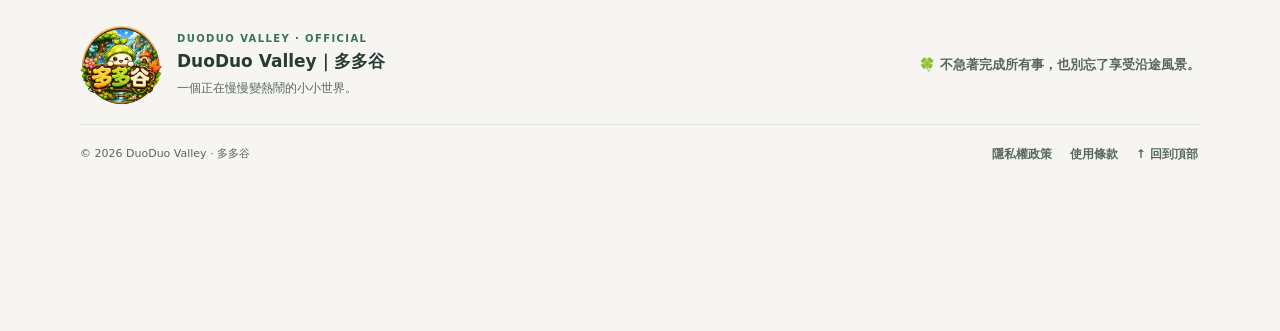
==== commit 969d21ac: "fix(checklist): keep a stable white glove cursor inside embedded BGM" ====
--- a/index.html
+++ b/index.html
@@ -350,6 +350,7 @@
 
 /* Independent floating BGM iframe; no selectors affect Checklist tasks or cards. */
 #ddChecklistBgmFrame{
+  cursor:url('cursor-ui/cursor-default.png') 2 2,auto;
   position:fixed;z-index:10050;bottom:0;right:0;
   width:112px;height:112px;max-width:100vw;max-height:100dvh;
   border:0;background:transparent;overflow:hidden;
@@ -2195,54 +2196,39 @@
       const cursorFile=name=>new URL('cursor-ui/'+name,document.baseURI).href;
       const normal=cursorFile('cursor-default.png');
       const hover=cursorFile('cursor-hover-1.png');
-      const hoverAlt=cursorFile('cursor-hover-2.png');
       const pressed=cursorFile('cursor-pressed.png');
       const style=doc.createElement('style');
       style.id='dd-checklist-player-cursor-style';
-      // Use the official player's existing cursor.js state; do not start a
-      // second hover timer. Also cover the transparent iframe padding.
+      // Chrome can briefly fall back to its system cursor when the embedded
+      // player's two hover images alternate. Keep a stable glove in this
+      // iframe only; leave the official standalone player's animation intact.
       style.textContent=`
         @media (hover:hover) and (pointer:fine){
           html.dd-bgm-checklist-cursor,
           html.dd-bgm-checklist-cursor body,
-          html.dd-bgm-checklist-cursor #player,
-          html.dd-bgm-checklist-cursor #player *,
-          html.dd-bgm-checklist-cursor #mini,
-          html.dd-bgm-checklist-cursor #mini *{
+          html.dd-bgm-checklist-cursor.duoduo-cursor-ready,
+          html.dd-bgm-checklist-cursor.duoduo-cursor-ready body,
+          html.dd-bgm-checklist-cursor.duoduo-cursor-ready body *{
             cursor:url("${normal}") 2 2,auto!important;
           }
-          html.dd-bgm-checklist-cursor.duoduo-cursor-hover #player,
-          html.dd-bgm-checklist-cursor.duoduo-cursor-hover #player *,
-          html.dd-bgm-checklist-cursor.duoduo-cursor-hover #mini,
-          html.dd-bgm-checklist-cursor.duoduo-cursor-hover #mini *{
+          html.dd-bgm-checklist-cursor.duoduo-cursor-ready #player :is(button,a,select,summary,label,[role="button"],[role="option"],[tabindex]:not([tabindex="-1"]),input[type="range"]):hover,
+          html.dd-bgm-checklist-cursor.duoduo-cursor-ready #player :is(button,a,select,summary,label,[role="button"],[role="option"],[tabindex]:not([tabindex="-1"]),input[type="range"]):hover *,
+          html.dd-bgm-checklist-cursor.duoduo-cursor-ready #mini:hover,
+          html.dd-bgm-checklist-cursor.duoduo-cursor-ready #mini:hover *{
             cursor:url("${hover}") 3 2,pointer!important;
           }
-          html.dd-bgm-checklist-cursor.duoduo-cursor-hover-alt #player,
-          html.dd-bgm-checklist-cursor.duoduo-cursor-hover-alt #player *,
-          html.dd-bgm-checklist-cursor.duoduo-cursor-hover-alt #mini,
-          html.dd-bgm-checklist-cursor.duoduo-cursor-hover-alt #mini *{
-            cursor:url("${hoverAlt}") 3 2,pointer!important;
-          }
-          html.dd-bgm-checklist-cursor.duoduo-cursor-pressed #player,
-          html.dd-bgm-checklist-cursor.duoduo-cursor-pressed #player *,
-          html.dd-bgm-checklist-cursor.duoduo-cursor-pressed #mini,
-          html.dd-bgm-checklist-cursor.duoduo-cursor-pressed #mini *{
+          html.dd-bgm-checklist-cursor.duoduo-cursor-ready #player :is(button,a,select,summary,label,[role="button"],[role="option"],[tabindex]:not([tabindex="-1"]),input[type="range"]):active,
+          html.dd-bgm-checklist-cursor.duoduo-cursor-ready #player :is(button,a,select,summary,label,[role="button"],[role="option"],[tabindex]:not([tabindex="-1"]),input[type="range"]):active *,
+          html.dd-bgm-checklist-cursor.duoduo-cursor-ready #mini:active,
+          html.dd-bgm-checklist-cursor.duoduo-cursor-ready #mini:active *{
             cursor:url("${pressed}") 3 2,grabbing!important;
           }
-          html.dd-bgm-checklist-cursor #player input[type="range"]::-webkit-slider-thumb,
-          html.dd-bgm-checklist-cursor #player input[type="range"]::-moz-range-thumb{
-            cursor:url("${normal}") 2 2,auto!important;
-          }
-          html.dd-bgm-checklist-cursor.duoduo-cursor-hover #player input[type="range"]::-webkit-slider-thumb,
-          html.dd-bgm-checklist-cursor.duoduo-cursor-hover #player input[type="range"]::-moz-range-thumb{
+          html.dd-bgm-checklist-cursor.duoduo-cursor-ready #player input[type="range"]::-webkit-slider-thumb,
+          html.dd-bgm-checklist-cursor.duoduo-cursor-ready #player input[type="range"]::-moz-range-thumb{
             cursor:url("${hover}") 3 2,pointer!important;
           }
-          html.dd-bgm-checklist-cursor.duoduo-cursor-hover-alt #player input[type="range"]::-webkit-slider-thumb,
-          html.dd-bgm-checklist-cursor.duoduo-cursor-hover-alt #player input[type="range"]::-moz-range-thumb{
-            cursor:url("${hoverAlt}") 3 2,pointer!important;
-          }
-          html.dd-bgm-checklist-cursor.duoduo-cursor-pressed #player input[type="range"]::-webkit-slider-thumb,
-          html.dd-bgm-checklist-cursor.duoduo-cursor-pressed #player input[type="range"]::-moz-range-thumb{
+          html.dd-bgm-checklist-cursor.duoduo-cursor-ready #player input[type="range"]:active::-webkit-slider-thumb,
+          html.dd-bgm-checklist-cursor.duoduo-cursor-ready #player input[type="range"]:active::-moz-range-thumb{
             cursor:url("${pressed}") 3 2,grabbing!important;
           }
         }`;
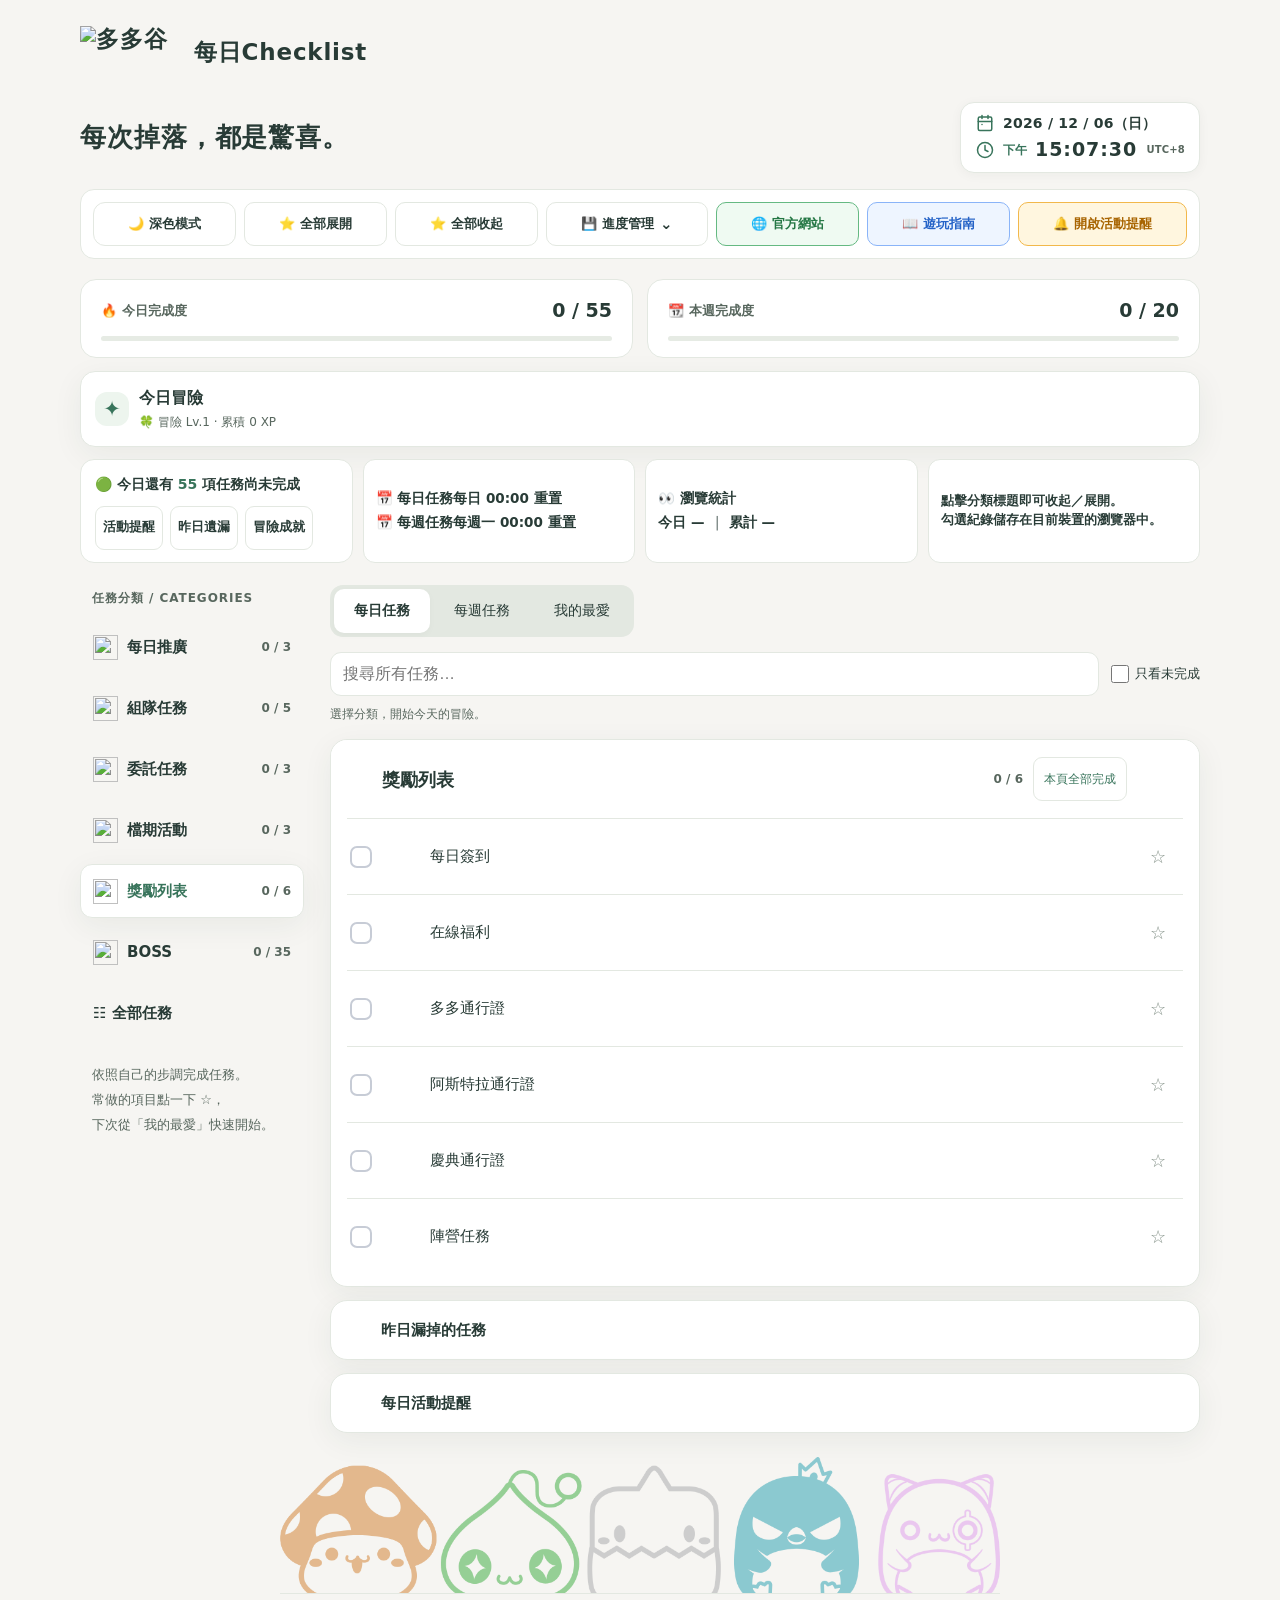
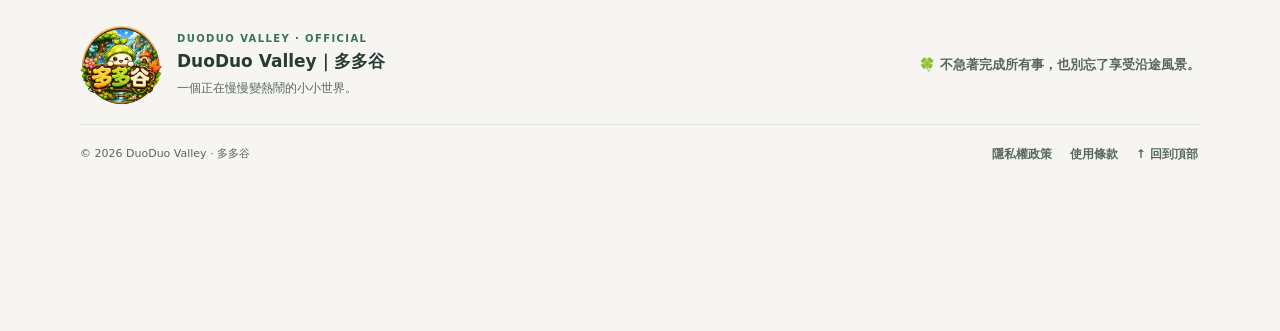
==== commit 4ff26558: "fix(checklist): pin BGM range cursor during official hover alternation" ====
--- a/index.html
+++ b/index.html
@@ -2208,7 +2208,8 @@
           html.dd-bgm-checklist-cursor body,
           html.dd-bgm-checklist-cursor.duoduo-cursor-ready,
           html.dd-bgm-checklist-cursor.duoduo-cursor-ready body,
-          html.dd-bgm-checklist-cursor.duoduo-cursor-ready body *{
+          html.dd-bgm-checklist-cursor.duoduo-cursor-ready body *,
+          html.dd-bgm-checklist-cursor.duoduo-cursor-ready #player input[type="range"]{
             cursor:url("${normal}") 2 2,auto!important;
           }
           html.dd-bgm-checklist-cursor.duoduo-cursor-ready #player :is(button,a,select,summary,label,[role="button"],[role="option"],[tabindex]:not([tabindex="-1"]),input[type="range"]):hover,
